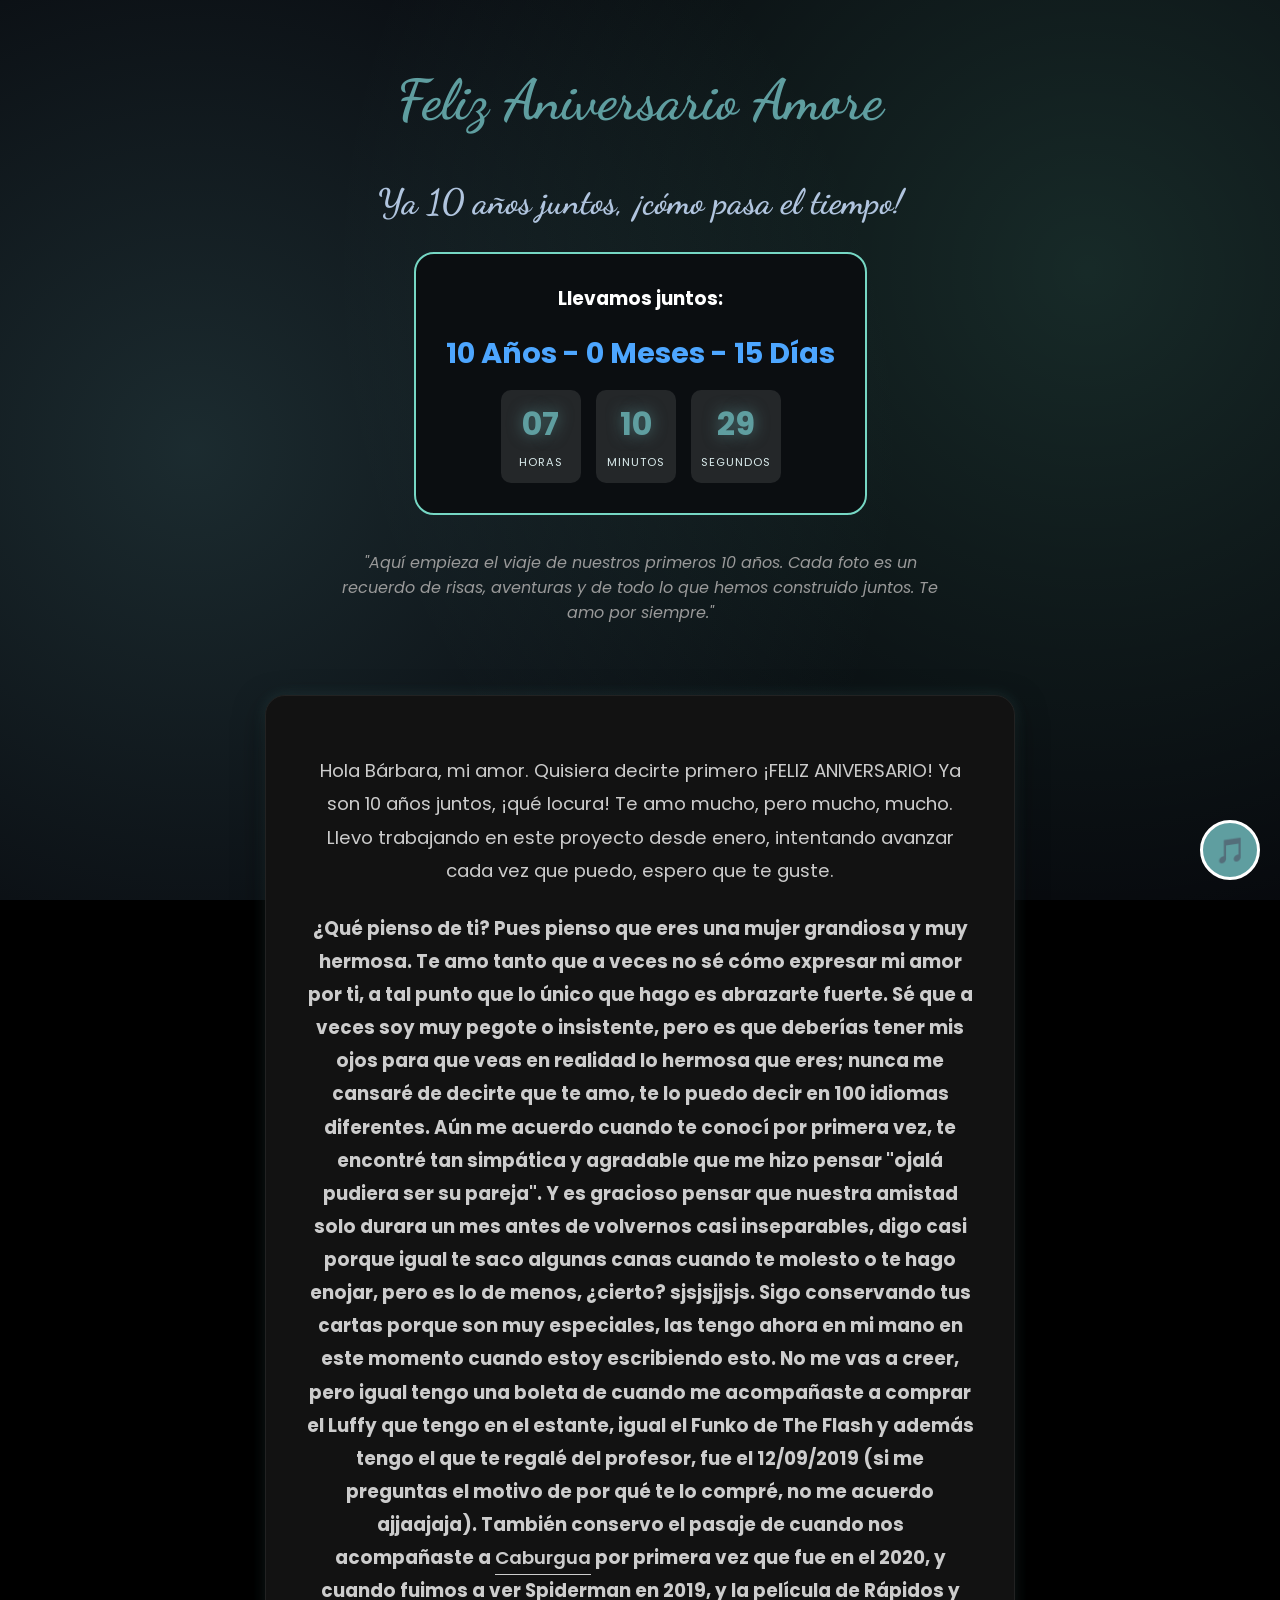
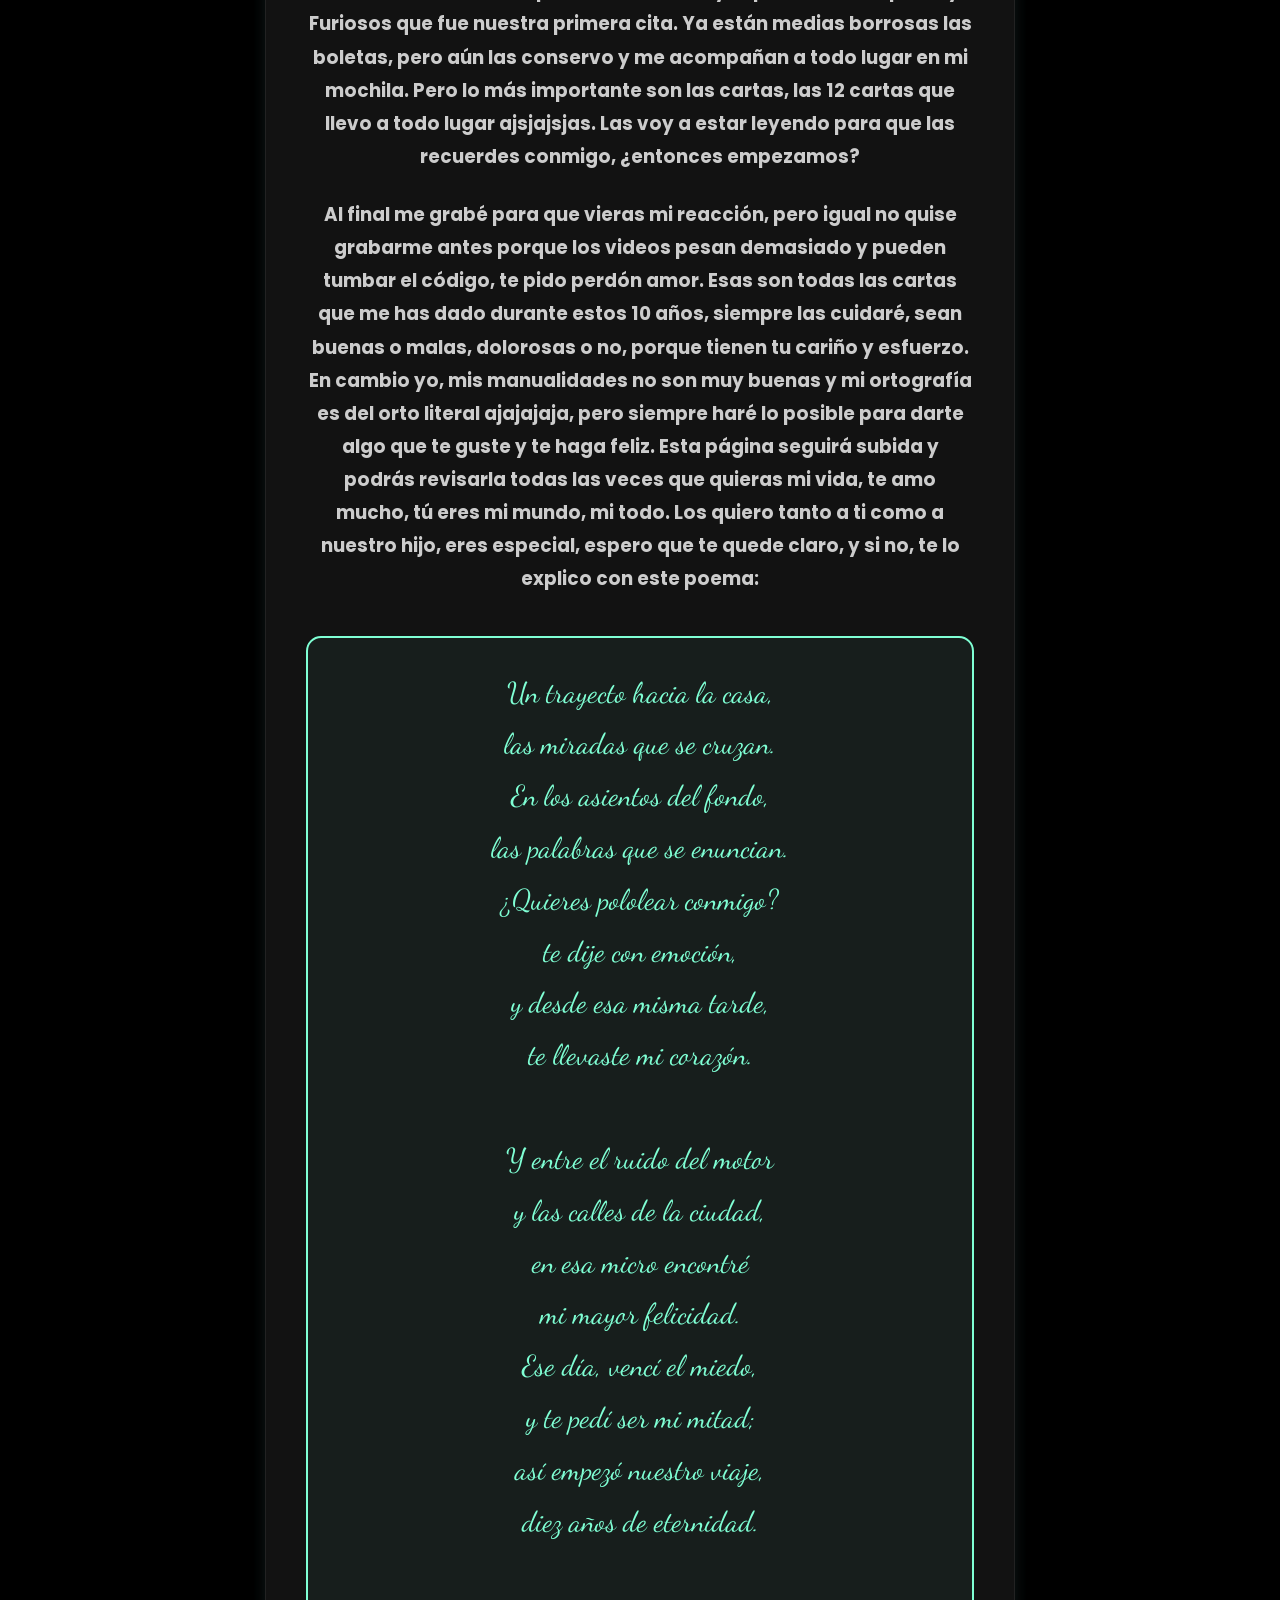
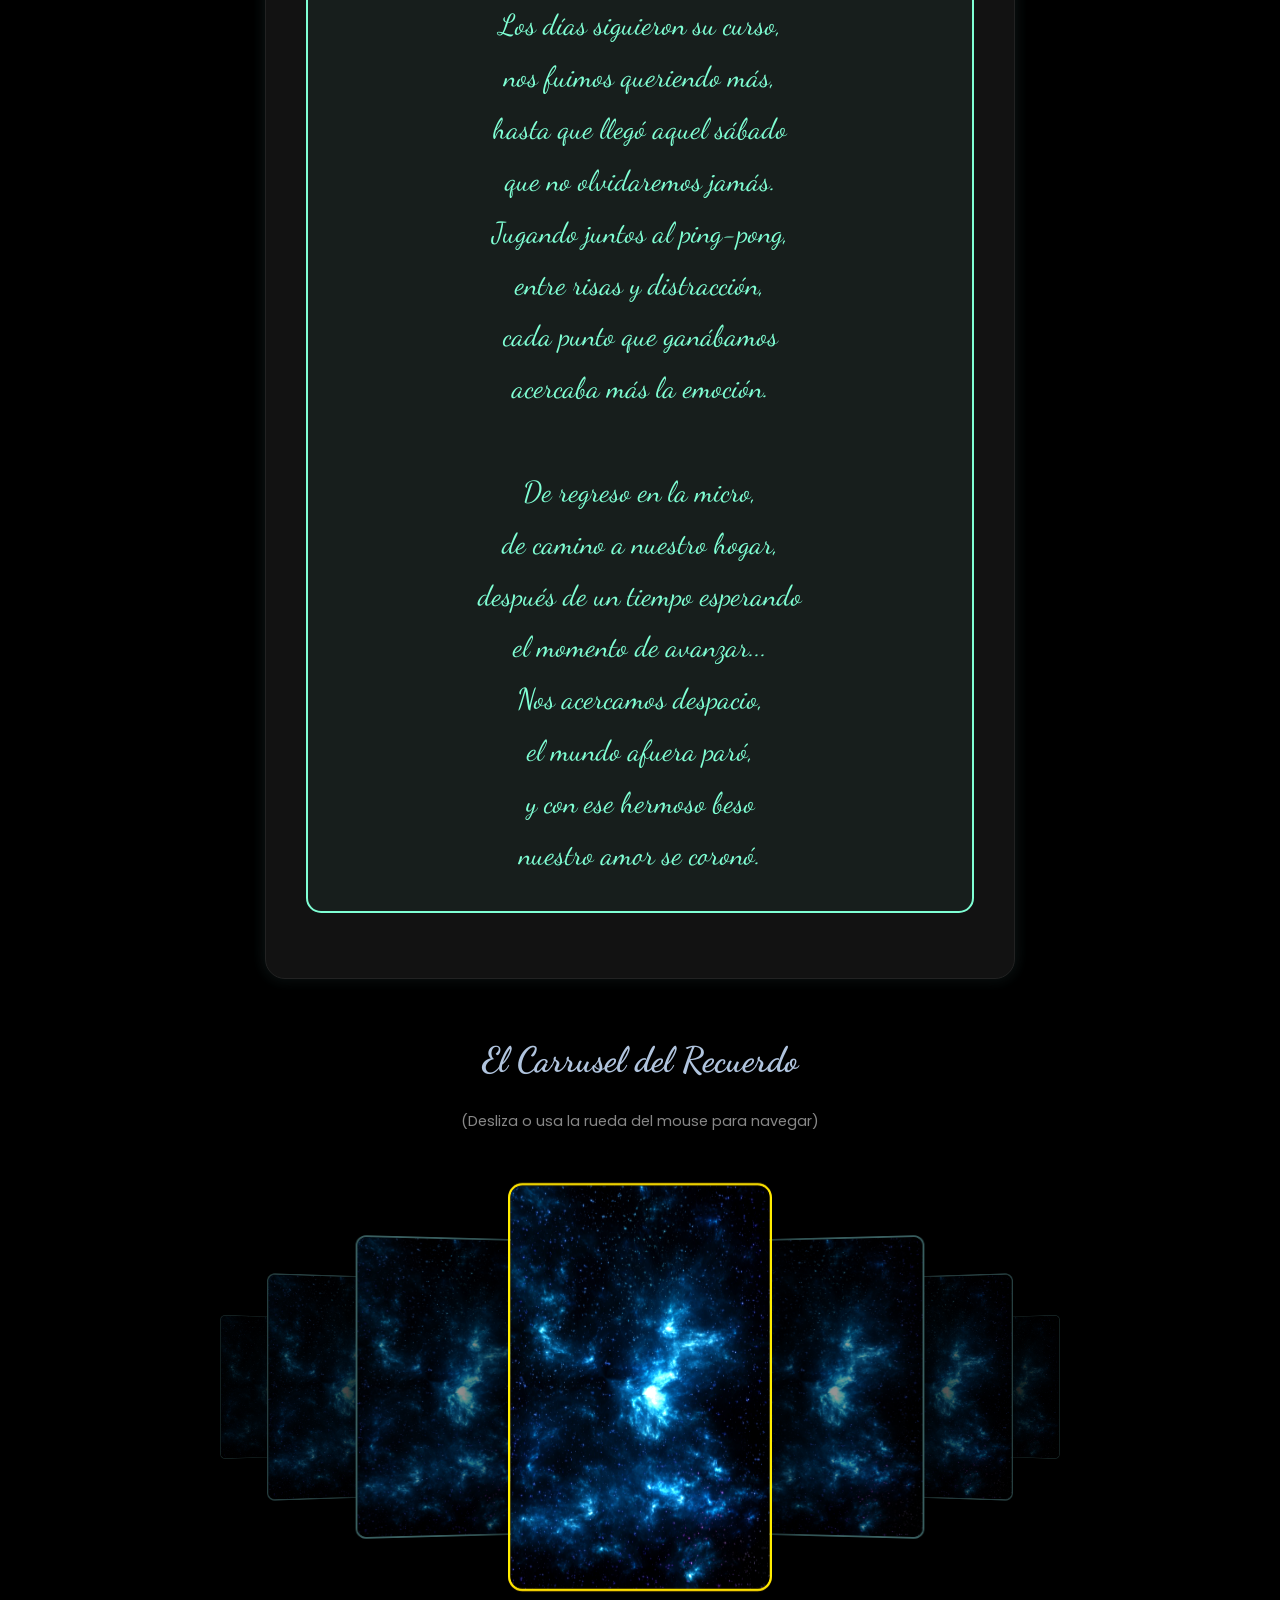
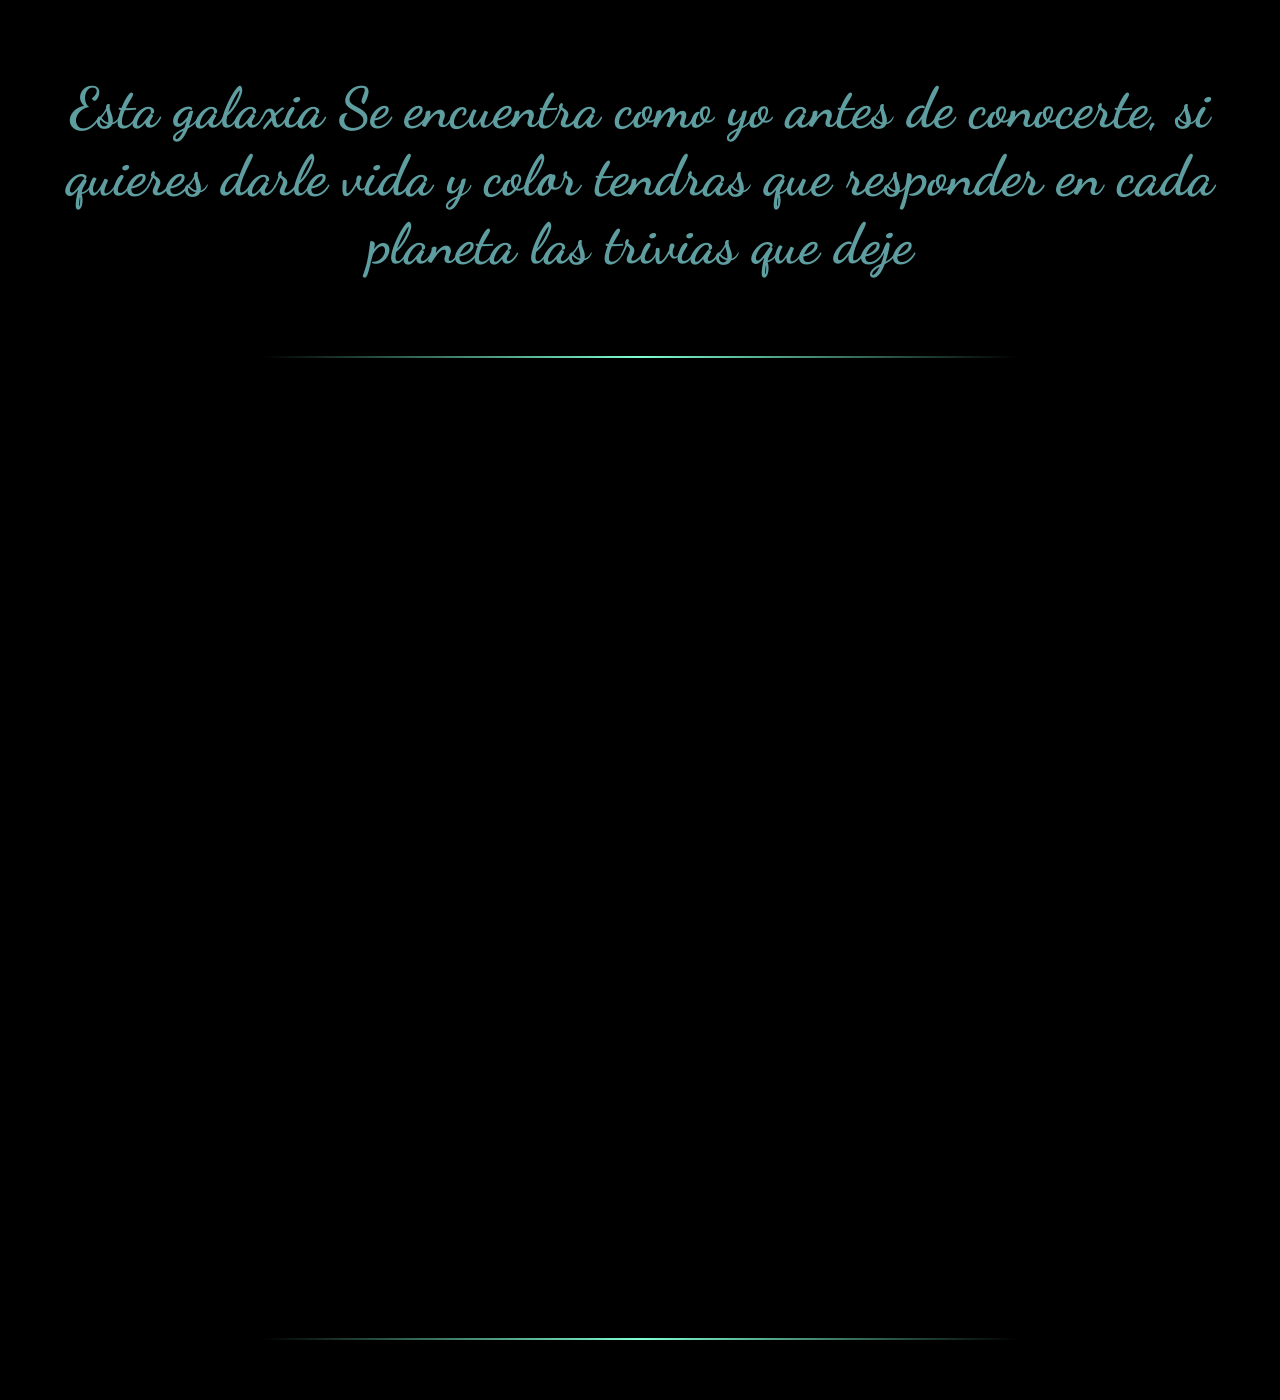
==== index.html @ 6f8c238d "PEQUEÑOS CAMBIOS" ====
<!DOCTYPE html> 
<html lang="es">

<head>
    <meta charset="UTF-8">
    <meta name="viewport" content="width=device-width, initial-scale=1.0, maximum-scale=1.0, user-scalable=no, viewport-fit=cover">
    <title>❤️ 21-11-2016</title>
    
    <link rel="preconnect" href="https://fonts.googleapis.com">
    <link rel="preconnect" href="https://fonts.gstatic.com" crossorigin>
    
    <link href="https://fonts.googleapis.com/css2?family=Dancing+Script:wght@400..700&family=Poppins:wght@300;400;600&display=swap" rel="stylesheet">
    
    <link rel="stylesheet" href="https://cdnjs.cloudflare.com/ajax/libs/font-awesome/6.4.0/css/all.min.css">
    
    <link rel="icon" href="https://i.pinimg.com/originals/38/e7/3a/38e73ab9ccd7da9649c2857f70e848b4.gif" type="image/gif">

    <link rel="stylesheet" href="css/style.css">
    <link rel="stylesheet" href="css/contador.css">
    <link rel="stylesheet" href="css/carrusel.css">
    <link rel="stylesheet" href="css/reproductor.css">
    <link rel="stylesheet" href="css/galaxia.css">

    <script src="https://cdn.jsdelivr.net/npm/sweetalert2@11"></script>
    <script src="https://cdnjs.cloudflare.com/ajax/libs/gsap/3.12.2/gsap.min.js"></script>
    <script src="https://cdn.jsdelivr.net/npm/canvas-confetti@1.6.0/dist/confetti.browser.min.js"></script>
    

    <style>
        body {
            -webkit-font-smoothing: antialiased;
            -moz-osx-font-smoothing: grayscale;
        }
    </style>
</head>

<body>

    <section id="REPRODUCTOR">
        <div id="contenedor-reproductor">
            <div id="reproductor-mini" class="oculto">
                <button id="btn-cerrar-repro" onclick="toggleReproductor()">❌</button>
                <iframe width="560" height="315" src="https://www.youtube.com/embed/videoseries?si=vbr3BCFrNBh3BlDp&amp;list=PLZq8GshHEJGQ" title="YouTube video player" frameborder="0" allow="accelerometer; autoplay; clipboard-write; encrypted-media; gyroscope; picture-in-picture; web-share" referrerpolicy="strict-origin-when-cross-origin" allowfullscreen></iframe>
            </div>
            <button id="boton-musica" onclick="toggleReproductor()">🎵</button>
        </div> 
        <script src="javascript/reproductor.js"></script>
    </section>

    <section id="TITULOS"> 
            <h1>Feliz Aniversario Amore</h1>
            <h2>Ya 10 años juntos, ¡cómo pasa el tiempo!</h2>
    </section>

    <section id="CONTADOR">
            <div class="contador-container" id="main-panel">
                <h3 style="margin-top:0">Llevamos juntos:</h3>
                <div id="reloj">Cargando nuestro tiempo...</div>
            </div> 
            <script src="javascript/contador.js"></script>
    </section>

   <section id="INTRODUCCION">
        <p class="introduccion-amor">
            "Aquí empieza el viaje de nuestros primeros 10 años. Cada foto es un recuerdo de risas, aventuras y de todo lo que hemos construido juntos. Te amo por siempre."
        </p>
    </section>

    <section id="CUERPO">
        <p>
            Hola Bárbara, mi amor. Quisiera decirte primero ¡FELIZ ANIVERSARIO! Ya son 10 años juntos, ¡qué locura! Te amo mucho, pero mucho, mucho. Llevo trabajando en este proyecto desde enero, intentando avanzar cada vez que puedo, espero que te guste.
        </p>
        <h3>
            ¿Qué pienso de ti? Pues pienso que eres una mujer grandiosa y muy hermosa. Te amo tanto que a veces no sé cómo expresar mi amor por ti, a tal punto que lo único que hago es abrazarte fuerte. 
            Sé que a veces soy muy pegote o insistente, pero es que deberías tener mis ojos para que veas en realidad lo hermosa que eres; nunca me cansaré de decirte que te amo, te lo puedo decir en 100 idiomas diferentes. 
            Aún me acuerdo cuando te conocí por primera vez, te encontré tan simpática y agradable que me hizo pensar "ojalá pudiera ser su pareja". Y es gracioso pensar que nuestra amistad solo 
            durara un mes antes de volvernos casi inseparables, digo casi porque igual te saco algunas canas cuando te molesto o te hago enojar, pero es lo de menos, ¿cierto? sjsjsjjsjs. 
            Sigo conservando tus cartas porque son muy especiales, las tengo ahora en mi mano en este momento cuando estoy escribiendo esto. No me vas a creer, pero igual tengo 
            una boleta de cuando me acompañaste a comprar el Luffy que tengo en el estante, igual el Funko de The Flash y además tengo el que te regalé del profesor, fue el 12/09/2019 (si me preguntas el motivo 
            de por qué te lo compré, no me acuerdo ajjaajaja). También conservo el pasaje de cuando nos acompañaste a <span class="palabra-magica" onclick="mostrarMensaje('Caburgua')">Caburgua</span> por primera vez que fue en el 2020, y cuando fuimos a ver Spiderman en 2019, y la película de Rápidos y Furiosos que fue nuestra primera cita. 
            Ya están medias borrosas las boletas, pero aún las conservo y me acompañan a todo lugar en mi mochila. Pero lo más importante son las cartas, las 12 cartas que llevo a todo lugar ajsjajsjas.
            Las voy a estar leyendo para que las recuerdes conmigo, ¿entonces empezamos?
        </h3>
        
        

        <h3>
            Al final me grabé para que vieras mi reacción, pero igual no quise grabarme antes porque los videos pesan demasiado y pueden tumbar el código, te pido perdón amor. Esas son todas las cartas 
            que me has dado durante estos 10 años, siempre las cuidaré, sean buenas o malas, dolorosas o no, porque tienen tu cariño y esfuerzo. En cambio yo, mis manualidades no son muy buenas y mi 
            ortografía es del orto literal ajajajaja, pero siempre haré lo posible para darte algo que te guste y te haga feliz. Esta página seguirá subida y podrás revisarla todas las veces que quieras 
            mi vida, te amo mucho, tú eres mi mundo, mi todo. Los quiero tanto a ti como a nuestro hijo, eres especial, espero que te quede claro, y si no, te lo explico con este poema:
        </h3>

        <p class="poema-aniversario">
            Un trayecto hacia la casa,<br>
            las miradas que se cruzan.<br>
            En los asientos del fondo,<br>
            las palabras que se enuncian.<br>
            ¿Quieres pololear conmigo?<br>
            te dije con emoción,<br>
            y desde esa misma tarde,<br>
            te llevaste mi corazón.<br>
            <br>
            Y entre el ruido del motor<br>
            y las calles de la ciudad,<br>
            en esa micro encontré<br>
            mi mayor felicidad.<br>
            Ese día, vencí el miedo,<br>
            y te pedí ser mi mitad;<br>
            así empezó nuestro viaje,<br>
            diez años de eternidad.<br>
            <br>
            Los días siguieron su curso,<br>
            nos fuimos queriendo más,<br>
            hasta que llegó aquel sábado<br>
            que no olvidaremos jamás.<br>
            Jugando juntos al ping-pong,<br>
            entre risas y distracción,<br>
            cada punto que ganábamos<br>
            acercaba más la emoción.<br>
            <br>
            De regreso en la micro,<br>
            de camino a nuestro hogar,<br>
            después de un tiempo esperando<br>
            el momento de avanzar...<br>
            Nos acercamos despacio,<br>
            el mundo afuera paró,<br>
            y con ese hermoso beso<br>
            nuestro amor se coronó.
        </p>

        <script src="javascript/mensajes.js"></script>

    </section>

    <section id="CARRUSEL">
        <h2 style="margin-top: 20px; text-align: center;">El Carrusel del Recuerdo</h2>
        <p style="font-size: 0.9rem; color: #888; text-align: center; margin: 5px auto;">(Desliza o usa la rueda del mouse para navegar)</p>
        
        <div class="escena-stack" id="contenedor"></div>

        <div id="modal-foto" class="modal-oculto" onclick="closePhotoModal()">
            <div class="modal-contenedor-arte">
                <div id="polvo-estelar"></div>
                <div class="marco-arte-gloria">
                    <img id="img-modal" src="" alt="Recuerdo">
                </div>
                <div id="marco-mensaje-flotante">
                    <p id="texto-mensaje"></p>
                </div>
            </div>
        </div>
        <script src="javascript/carrusel.js"></script>
    </section>


<h1> Esta galaxia Se encuentra como yo antes de conocerte, si quieres darle vida y color tendras que responder en cada planeta las trivias que deje</h1>
    
<div class="separador"></div>

    <section id="GALAXIA">

        <div class="galaxybody">
            <div id="cometa"></div>
            <div id="universo">
                <div id="corazon-central">❤️</div> 
            </div>

            <div id="contenedor-trivia" style="display:none;">

                <!-- ahora sí cierra -->
                <button
                id="btn-cerrar-trivia"
                onclick="cerrarTrivia()">
                ×
                </button>

                <h2 id="trivia-titulo">
                    Cargando...
                </h2>

                <div id="trivia-pregunta">
                    Preparando preguntas...
                </div>

                <div id="trivia-opciones"></div>

            </div>


            <div id="modal-cometa">

                <h3 style="color:var(--color-primario);">
                    ✨ Susurro del Espacio ✨
                </h3>

                <p id="texto-cometa"></p>

                <button
                class="boton-opcion"
                onclick="closeCometModal()">
                Cerrar
                </button>

            </div>

        </div>

        <!-- trivia primero -->
        <script src="javascript/trivias.js"></script>

        <!-- luego galaxia -->
        <script src="javascript/galaxia.js"></script>

    </section>

<div class="separador"></div>

</body>

</html>
<!-- 
PUNTOS A TOMAR
1.- TRANSICIONES CON MENSAJES OCULTOS AL HACER CLICKS
2.- En algunas imagenes que al hace click o pasar el mouse tenga mensajitos
3.- corregir los cometas - Precarga de imágenes - 
4.- cuestionario donde deba respondera 10 preguntas de cada año y que cada respuesta correcta rellene una barra y al final de esa barra de un premio o algo - la fallar sale un capoo triste en cada pregunta
5.- que cada año haga una funcion diferente no se que el 2016 tenga un custionario - 2017 un karaoke - 2018...... y asi sucesibamente
6.- Linea de tiempo con cada año


1. Palabras "Mágicas" en la Carta (Toque Revelador)
2. Fotos Interactivas en el Carrusel (La Cara B) que al abrir salte una animacion girandola y que alafrente se fea la foto y al voltear un mensaje
3. "Polvo de Estrellas" o Corazones Escondidos en la Galaxia con mensajito a parte del cometa




-->
---- css/style.css ----
/* Variables de Color */
:root {
    --color-fondo: #000000;
    --color-primario: cadetblue;
    --color-acento: #7FFFD4; /* Electric Mint */
    --color-tarjeta: #121212; /* Un gris muy oscuro para la tarjeta */
    --color-texto: #E0E0E0;
    --color-titulo: #B0C4DE;
}

*, *::before, *::after {
    box-sizing: border-box;
}

html, body {
    width: 100%;
    margin: 0;
    padding: 0;
    overflow-x: hidden;
    -webkit-overflow-scrolling: touch;
    touch-action: manipulation; 
    overscroll-behavior-y: none; 
    position: relative;
}

body {
    background-color: #000000; /* Color base negro */
    margin: 0;
    padding: 20px;
    font-family: 'Poppins', sans-serif;
    display: flex;
    flex-direction: column;
    align-items: center;
    min-height: 100vh;
    padding: 20px 10px;
    position: relative; /* Necesario para que el pseudo-elemento se posicione bien */
    overflow-x: hidden;
}

/* Esta capa es el fondo real que cubre todo */
body::before {
    content: "";
    position: fixed; 
    top: 0;
    left: 0;
    width: 100%;
    height: 100vh;
    height: 100svh;
    z-index: -1;
    background-color: #05050a;
    background-image: 
        radial-gradient(circle at 15% 50%, rgba(95, 158, 160, 0.25), transparent 60%),
        radial-gradient(circle at 85% 30%, rgba(127, 255, 212, 0.15), transparent 60%);
    background-size: cover;
    background-repeat: no-repeat;
}

#CUERPO {
    max-width: 750px;
    background-color: var(--color-tarjeta);
    padding: 40px;
    border-radius: 20px;
    box-shadow: 0 10px 30px rgba(0,0,0,0.5), 0 0 15px rgba(95, 158, 160, 0.2);
    margin: 40px auto;
    text-align: center;
    border: 1px solid #222;
}

#CUERPO p, #CUERPO h3 {
    font-size: 1.15rem;
    line-height: 1.8;
    margin-bottom: 25px;
    color: #cccccc;
}

/* Poema con estilo destacado */
.poema-aniversario {
    font-family: 'Dancing Script', cursive;
    font-size: 1.8rem !important;
    color: var(--color-acento) !important;
    margin-top: 40px !important;
    padding: 30px;
    border: 2px solid var(--color-acento);
    border-radius: 15px;
    background: rgba(127, 255, 212, 0.05);
}

h1 { color: var(--color-primario); font-family: "Dancing Script", cursive; font-size: 3.5rem; text-align: center; }
h2 { color: var(--color-titulo); font-family: 'Dancing Script', cursive; font-size: 2.2rem; text-align: center; }

.separador {
    width: 60%;
    height: 2px;
    background: linear-gradient(to right, transparent, var(--color-acento), transparent);
    margin: 40px auto;
}


.introduccion-amor { 
    max-width: 600px; 
    text-align: center; 
    font-style: italic; 
    color: #999999; 
    margin: 35px auto 30px auto; 
    font-family: 'Poppins', sans-serif;
}

.palabra-magica {
color: #cccccc;
    cursor: pointer;
    font-weight: 600;
    transition: 0.3s;
    position: relative;
    display: inline-block; 
    -webkit-tap-highlight-color: transparent; 
    animation: resaltar-texto 60s ease-in-out infinite;
}

.palabra-magica::after {
    content: "";
    position: absolute;
    left: 0;
    bottom: -1px;
    width: 100%;
    height: 1px;
    background-color: #cccccc;
    opacity: 0;
    transition: opacity 0.3s;
    /* La clave está aquí: 'forwards' hace que el subrayado se quede visible al terminar la primera vuelta */
    animation: mostrar-subrayado 60s ease-in-out forwards;
}

.palabra-magica:active {
    transform: scale(0.95); /* El texto se encoge un poquito al tocarlo */
}

/* Animación del texto: Parpadea cada minuto */
@keyframes resaltar-texto {
    0%, 95%, 100% { color: #cccccc; text-shadow: none; transform: scale(1); }
    96%, 99% { color: var(--color-acento); transform: scale(1.1); text-shadow: 0 0 10px var(--color-acento); }
}

/* Animación del subrayado: Aparece en el primer destello y se queda */
@keyframes mostrar-subrayado {
    0%, 95% { opacity: 0; }
    96%, 100% { opacity: 1; }
}
---- css/contador.css ----
/* Main Panel with Heartbeat Effect */
.contador-container {
    background-color: #0b0e11;
    border: 2px solid #76d7c4;
    border-radius: 20px;
    padding: 30px;
    text-align: center;
    color: white;
    
    /* Rhythm: 1.8s feels more like a real heartbeat than 2s or 2.5s */

    animation: edgeHeartbeat 3s ease-in-out infinite;
    will-change: box-shadow, transform;
}

/* Anniversary Date Block */
.bloque-fecha { 
    font-size: 1.8rem; 
    color: #4da6ff; 
    font-weight: bold; 
    margin-bottom: 15px;
}

/* Time Grid Layout */
.contador-grid {
    display: flex;
    justify-content: center;
    gap: 15px;
}

/* Individual Boxes */
.tiempo-box {
    background: rgba(255, 255, 255, 0.1);
    padding: 10px;
    border-radius: 10px;
    min-width: 80px;
}

.tiempo-box span {
    display: block;
    font-size: 2rem;
    font-weight: bold;
    color: #5F9EA0;
    text-shadow: 0 0 15px rgba(95, 158, 160, 0.6);
}

.tiempo-box label {
    font-size: 0.7rem;
    color: #d9eaeb; 
    text-transform: uppercase;
    letter-spacing: 1px;
}

/* Responsive Design */
@media (max-width: 768px) {
    .contador-container {
        width: 95% !important; /* A bit wider for mobile */
        padding: 20px 10px !important;
    }

    .bloque-fecha {
        font-size: 1.4rem !important;
    }

    .contador-grid {
        gap: 8px;
    }

    .tiempo-box {
        min-width: 65px;
        padding: 8px;
    }

    .tiempo-box span {
        font-size: 1.6rem !important;
    }
}

/* Double-Pulse Heartbeat Animation */
@keyframes edgeHeartbeat {
    0% {
        /* Brillo base elegante */
        box-shadow: 0 0 15px rgba(118, 215, 196, 0.5);
        transform: scale(1);
    }
    50% {
        /* Expansión suave y luminosa (el punto máximo del latido) */
        box-shadow: 0 0 40px rgba(118, 215, 196, 0.8), 
                    0 0 15px rgba(118, 215, 196, 0.6);
        transform: scale(1.015); /* Un crecimiento muy sutil */
    }
    100% {
        /* Retorno suave al inicio */
        box-shadow: 0 0 15px rgba(118, 215, 196, 0.5);
        transform: scale(1);
    }
}
---- css/carrusel.css ----
/* --- ESCENA PRINCIPAL --- */
.escena-stack {
    position: relative;
    width: 100%; 
    height: 500px;
    display: flex; 
    align-items: center; 
    justify-content: center;
    perspective: 1500px; 
    cursor: grab;
    touch-action: none; 
}

/* Cartas de las Fotos */
.foto-card {
    position: absolute; 
    width: 220px; 
    height: 340px;
    border-radius: 12px; 
    border: 2px solid cadetblue;
    background-color: #1a1a1a; 
    object-fit: cover;
    /* Cambio: Transición más rápida que el intervalo para evitar bugs */
    transition: all 0.8s cubic-bezier(0.25, 0.46, 0.45, 0.94);
    box-shadow: 0 20px 60px rgba(0,0,0,0.9); 
    cursor: pointer;
}

.oculta { 
    opacity: 0; 
    transform: scale(0) translateZ(-500px);
    pointer-events: none; 
}

.pos-centro { 
    transform: translateZ(250px) translateX(0) scale(1); 
    filter: brightness(1.1); 
    opacity: 1; 
    border-color: gold;
    z-index: 50;
}

/* Posiciones laterales */
.pos-d1 { transform: translateX(180px) translateZ(50px) rotateY(-15deg) scale(0.85); filter: brightness(0.6); z-index: 40; }
.pos-d2 { transform: translateX(320px) translateZ(-100px) rotateY(-25deg) scale(0.7); filter: brightness(0.4); z-index: 30; }
.pos-d3 { transform: translateX(450px) translateZ(-300px) rotateY(-35deg) scale(0.5); filter: brightness(0.2); z-index: 20; }
.pos-i1 { transform: translateX(-180px) translateZ(50px) rotateY(15deg) scale(0.85); filter: brightness(0.6); z-index: 40; }
.pos-i2 { transform: translateX(-320px) translateZ(-100px) rotateY(25deg) scale(0.7); filter: brightness(0.4); z-index: 30; }
.pos-i3 { transform: translateX(-450px) translateZ(-300px) rotateY(35deg) scale(0.5); filter: brightness(0.2); z-index: 20; }

/* --- RESPONSIVE (Móviles e iPad) --- */
@media (max-width: 768px) {
    .escena-stack { height: 400px; }
    .foto-card { width: 160px; height: 240px; }
    
    /* Ajuste de posiciones para pantallas pequeñas */
    .pos-d1 { transform: translateX(120px) translateZ(20px) rotateY(-10deg) scale(0.8); }
    .pos-d2 { transform: translateX(200px) translateZ(-50px) rotateY(-20deg) scale(0.6); }
    .pos-i1 { transform: translateX(-120px) translateZ(20px) rotateY(10deg) scale(0.8); }
    .pos-i2 { transform: translateX(-200px) translateZ(-50px) rotateY(20deg) scale(0.6); }
    .pos-d3, .pos-i3 { opacity: 0; } /* Ocultamos las lejanas en móvil */
}

#modal-foto { 
    position: fixed; 
    top: 0; 
    left: 0; 
    width: 100%;
    height: 100%;
    background: rgba(0,0,0,0.85); 
    display: flex; 
    justify-content: center; 
    align-items: center; 
    z-index: 9999; 
    transition: opacity 0.3s; 
}

.modal-oculto { 
    opacity: 0; 
    pointer-events: none; 
}

/* --- El "Cuadro" (Marco Dorado y Resplandor) --- */
.marco-arte-gloria {
    position: relative;
    padding: 12px; 
    border-radius: 15px;
    display: inline-block;
    overflow: hidden; /* Corta el brillo para que no salga del borde */
    background: #1a1a1a; /* Fondo de seguridad tras la foto */
    box-shadow: 0 0 40px rgba(184, 134, 11, 0.5);
}

.marco-arte-gloria::before {
    content: "";
    position: absolute;
    top: -50%; left: -50%;
    width: 200%; height: 200%;
    /* Creamos un "abanico" de colores dorados */
    background: conic-gradient(
        from 0deg,
        transparent 0deg,
        #b8860b 90deg, 
        #ffd700 180deg, 
        #e6c35c 270deg,
        transparent 360deg
    );
    animation: rotarOro 4s linear infinite; /* Animación de giro */
    z-index: 1;
}

/* La imagen dentro del cuadro */
.marco-arte-gloria img { 
    position: relative;
    display: block;
    max-width: 80vw;
    max-height: 65vh;
    border-radius: 8px;
    z-index: 2; /* Importante para estar sobre el brillo */
    border: 2px solid rgba(255, 215, 0, 0.3); /* Un fino borde interno */
}

@keyframes rotarOro {
    from { transform: rotate(0deg); }
    to { transform: rotate(360deg); }
}

/* --- El Mensaje Flotante --- */
#marco-mensaje-flotante { 
    margin-top: 30px; /* Separación del cuadro */
    padding: 10px 20px;
    background: transparent; /* Ya no es un bloque blanco */
    color: #f0e6d2; /* Blanco crema suave */
    font-family: 'Dancing Script', cursive; 
    font-size: 2.2rem; /* Más grande y legible */
    text-align: center;
    text-shadow: 0 0 15px rgba(240, 230, 210, 0.6); /* Resplandor en el texto */
    
    /* Efecto de entrada por letras (requiere JS) */
    opacity: 0;
    transform: translateY(20px);
    transition: opacity 1s ease 0.4s, transform 0.8s ease 0.4s;
}

/* Mostrar el texto cuando el modal esté activo */
#modal-foto:not(.modal-oculto) #marco-mensaje-flotante {
    opacity: 1;
    transform: translateY(0);
}

/* --- Partículas de Polvo Estelar --- */
#polvo-estelar {
    position: absolute;
    top: 0; left: 0;
    width: 100%; height: 100%;
    pointer-events: none; /* No interfiere con los clics */
    z-index: -1; /* Detrás del cuadro */
}

.modal-contenido img { 
    max-width: 90%; 
    max-height: 60vh; 
    border: 5px solid white; 
    border-radius: 10px; 
}

#marco-mensaje { 
    background: white; 
    color: black; 
    padding: 15px; 
    border-radius: 0 0 10px 10px; 
    font-family: 'Dancing Script', cursive; 
    font-size: 1.5rem; 
    margin-top: -5px; 
    text-align: center; 
}

#btn-cerrar-foto { 
    position: absolute; 
    top: -15px; 
    right: -15px; 
    background: cadetblue; 
    border: 3px solid white; 
    width: 35px; 
    height: 35px; 
    border-radius: 50%; 
    color: white; 
    cursor: pointer; 
}

/* --- ADAPTACIÓN PARA TELÉFONOS (CARRUSEL) --- */
@media (max-width: 768px) {
    .carrusel-container {
        width: 95% !important; 
        max-width: none !important;
        margin: 30px auto !important;
        border-radius: 15px !important;
    }
    .carrusel-item {
        height: 300px !important;
    }
    .carrusel-btn {
        padding: 15px 10px !important; 
        background: rgba(0, 0, 0, 0.3) !important; 
        font-size: 18px !important;
    }

    .carrusel-caption {
        font-size: 14px !important;
        padding: 10px !important;
    }

    .marco-arte-gloria {
        border-width: 6px;
        padding: 8px;
    }
    #marco-mensaje-flotante {
        font-size: 1.6rem;
        margin-top: 15px;
    }
}
---- css/reproductor.css ----
#contenedor-reproductor {
    position: fixed;
    bottom: max(20px, env(safe-area-inset-bottom)); 
    right: max(20px, env(safe-area-inset-right));
    z-index: 9999; 
    display: flex;
    flex-direction: column;
    align-items: flex-end;
}

#boton-musica { 
    width: 60px; 
    height: 60px; 
    border-radius: 50%; 
    background-color: cadetblue; 
    border: 3px solid white; 
    font-size: 25px; 
    cursor: pointer; 
    display: flex; 
    align-items: center; 
    justify-content: center;
    touch-action: manipulation; /* Elimina el retraso táctil de 300ms */
    -webkit-tap-highlight-color: transparent; /* Quita el destello azul en Android */
    transition: all 0.3s ease; 
}

#reproductor-mini {
    background: rgba(15, 15, 25, 0.9);
    backdrop-filter: blur(10px);
    border: 1px solid var(--color-primario);
    padding: 15px;
    border-radius: 15px;
    box-shadow: 0 0 20px rgba(0, 210, 255, 0.3);
    width: 350px;
    height: 200px;
    position: relative; 
    transition: all 0.4s cubic-bezier(0.175, 0.885, 0.32, 1.275); /* Efecto de rebote */
    transform-origin: bottom right; /* Hace que se anime saliendo desde el botón */
}

#reproductor-mini iframe { 
    width: 100%; 
    height: 100%; 
    border-radius: 15px; 
}

#btn-cerrar-repro { 
    position: absolute; 
    top: -15px; 
    right: -15px; 
    background: cadetblue; 
    border: 3px solid white; 
    width: 35px; 
    height: 35px; 
    border-radius: 50%; 
    color: white; 
    cursor: pointer; 
    touch-action: manipulation;
}

/* CLASES DE ESTADO (Reescritas para evitar lag) */
.oculto { 
    opacity: 0; 
    visibility: hidden; /* Reemplaza a height: 0 para no congelar el iframe */
    transform: scale(0.5) translateY(50px); 
    pointer-events: none; 
}

.boton-oculto { 
    opacity: 0; 
    visibility: hidden;
    transform: scale(0.5);
    pointer-events: none; 
}

.boton-opcion {
    display: block;
    width: 100%;
    padding: 10px;
    margin: 5px 0;
    background: #1a1a1a;
    border: 1px solid cadetblue;
    color: white;
    border-radius: 8px;
    cursor: pointer;
    transition: 0.3s;
}

.boton-opcion:hover {
    background: cadetblue;
}

/* Responsividad para móviles */
@media (max-width: 600px) {
    h1 { font-size: 2.2rem; } 
    h2 { font-size: 1.6rem; }
    .foto-card { width: 180px; height: 280px; }
    .escena-stack { height: 400px; }
    #reproductor-mini { width: 250px; height: 150px; }
}
---- css/galaxia.css ----
/* --- CONTENEDOR ESPECÍFICO --- */
.galaxybody {
    position: relative;
    width: 100%;
    min-height: 100vh;
    min-height: 100svh;
    background: transparent; /* 👈 Cambio clave: ahora es transparente */
    overflow: hidden;
    display: flex;
    justify-content: center;
    align-items: center;
    /* 👈 Eliminamos el box-shadow para quitar el efecto de "caja" */
    touch-action: pan-x pan-y;
}

@keyframes parpadeo-estelar {
    0% { 
        opacity: 0.1; 
        transform: scale(0.5); 
    }
    50% {
        opacity: 0.8; 
    }
    100% { 
        opacity: 1; 
        transform: scale(1.3); 
        /* Agregamos una sola sombrita ligera solo en el punto máximo de brillo para que destelle */
        box-shadow: 0 0 4px rgba(255, 255, 255, 0.8);
    }
}

#universo {
    position: relative;
    width: 100%;
    height: 100vh;
    display: flex;
    justify-content: center;
    align-items: center;
    transition: transform 1.2s cubic-bezier(0.45, 0.05, 0.55, 0.95), opacity 0.8s;
    z-index: 1;
}

/* Cambiamos el punto por el # */
#corazon-central {
    position: absolute;
    top: 50%;
    left: 50%;
    transform: translate(-50%, -50%);
    font-size: 70px;
    z-index: 100;
    transition: transform 0.3s;
    animation: latido 1.5s infinite ease-in-out;
    user-select: none;
    -webkit-user-select: none;
    -moz-user-select: none;
    -webkit-touch-callout: none;
}

#corazon-central:hover {
    transform: translate(-50%, -50%) scale(1.2);
    cursor: pointer;
}

@keyframes latido {
    0%, 100% { transform: translate(-50%, -50%) scale(1); }
    50% { transform: translate(-50%, -50%) scale(1.18); }
}

.orbita-elipse {
    position: absolute;
    border: 1px solid rgba(255, 255, 255, 0.05);
    border-radius: 50%;
    pointer-events: none;
}

/* --- OBJETOS ORBITANTES --- */
.planeta {
    position: absolute;
    width: 22px;
    height: 22px;
    border-radius: 50%;
    cursor: pointer;
    z-index: 20;
    background: radial-gradient(circle at 30% 30%, #fff, var(--p-color) 60%, #000);
    box-shadow: 0 0 15px var(--p-color);
    display: flex;
    justify-content: center;
    align-items: center;
}

/* Clase para cuando el año está completado */
.planeta.completado {
    background: none !important;
    box-shadow: none !important;
    cursor: default;
}

.planeta.completado::before {
    content: '❤️';
    font-size: 18px;
    filter: drop-shadow(0 0 5px var(--p-color));
}

.planeta span {
    position: absolute;
    top: -24px;
    font-size: 11px;
    font-weight: bold;
    color: white;
    text-shadow: 0 0 5px #000;
    pointer-events: none;
}

/* --- EL COMETA --- */
#cometa {
    position: absolute; 
    width: 40px;  /* Mantenemos el área grande para facilitar el click */
    height: 40px;
    z-index: 50; 
    cursor: pointer;
    display: none;
    pointer-events: auto; 
}

#cometa::before {
    content: "";
    position: absolute;
    top: 50%;
    left: 50%;
    transform: translate(-50%, -50%);
    width: 8px;
    height: 8px;
    background: #ffffff;
    border-radius: 50%;
    box-shadow: 0 0 15px #e0f7fa;
}

#cometa::after {
    content: "";
    position: absolute;
    top: 50%; 
    transform: translateY(-50%);
    right: 50%; /* Nace desde el centro de la cabeza */
    width: 120px; /* Largo de la estela */
    height: 3px; /* Grosor de la estela */
    background: linear-gradient(to left, rgba(255,255,255,0.9), transparent);
}

/* --- TRIVIA Y MODALES --- */
#contenedor-trivia {
    position: fixed !important;
    top: 50% !important;
    left: 50% !important;
    transform: translate(-50%, -50%) !important;
    z-index: 99999 !important; /* Capa máxima */
    background: rgba(10, 10, 20, 0.9) !important;
    backdrop-filter: blur(15px) !important;
    padding: 30px;
    border-radius: 20px;
    border: 2px solid cadetblue;
    color: white;
    width: 85%;
    max-width: 400px;
    text-align: center;
    max-height: 85vh; 
    overflow-y: auto;
}



#modal-cometa {
    display: none;
    position: fixed;
    top: 50%; left: 50%;
    transform: translate(-50%, -50%);
    width: 90%; max-width: 400px;
    background: rgba(8, 8, 20, 0.98);
    border: 2px solid var(--color-primario);
    padding: 30px;
    border-radius: 20px;
    text-align: center;
    z-index: 1000;
    backdrop-filter: blur(15px);
}

.boton-opcion {
    background: rgba(95, 158, 160, 0.15);
    border: 1px solid rgba(95, 158, 160, 0.5);
    color: white;
    margin: 10px 0;
    padding: 15px;
    width: 100%;
    border-radius: 12px;
    cursor: pointer;
    transition: all 0.3s ease;
    font-size: 1rem;
    -webkit-tap-highlight-color: transparent;
    outline: none;
}

@media (hover: hover) {
    .boton-opcion:hover {
        background: cadetblue;
        transform: translateY(-2px);
    }
}
.pixel {
    position: absolute;
    width: 6px; height: 6px;
    background: var(--p-color);
    border-radius: 1px;
    z-index: 2000;
    box-shadow: 0 0 8px var(--p-color);
}

body.modal-abierto {
    overflow: hidden;
    position: fixed; /* Esto asegura el bloqueo total en iOS */
    width: 100%;
}

#btn-cerrar-trivia {
    position: absolute;
    top: 10px;
    right: 15px;
    background: transparent;
    border: none;
    color: cadetblue;
    font-size: 30px;
    font-weight: bold;
    cursor: pointer;
    line-height: 1;
    transition: 0.3s;
    z-index: 10001; /* Por encima del contenido interno */
}

#btn-cerrar-trivia:hover {
    color: white;
    transform: scale(1.2);
}

/* Ajuste para que el título no choque con la X */
#trivia-titulo {
    padding-top: 10px;
    margin-right: 20px;
}

/* --- ADAPTACIÓN PARA TELÉFONOS Y TABLETS --- */

/* Para iPads y Tablets (Regla Nueva) */
@media (max-width: 1024px) {
    #universo {
        transform: scale(0.85); 
    }
}

/* Para Teléfonos (Modificación de tu regla existente) */
@media (max-width: 768px) {
    .galaxybody {
        min-height: 100vh !important; 
        min-height: 100svh !important;
    }

    .corazon-central {
        font-size: 40px !important; 
    }

    .planeta {
        width: 18px !important;  
        height: 18px !important;
    }

    .planeta span {
        font-size: 10px !important; 
        top: -20px !important;
    }

    #universo {
       transform: scale(0.6); 
    }

    #contenedor-trivia, #modal-cometa {
        width: 95% !important;
        padding: 20px !important;
    }

    .boton-opcion {
        padding: 15px !important; 
        font-size: 16px !important;
    }
}


/* Borde personalizado para los mensajes de SweetAlert */
.modal-espacial-borde {
    border: 2px solid cadetblue !important;
    border-radius: 20px !important;
    backdrop-filter: blur(10px);
}
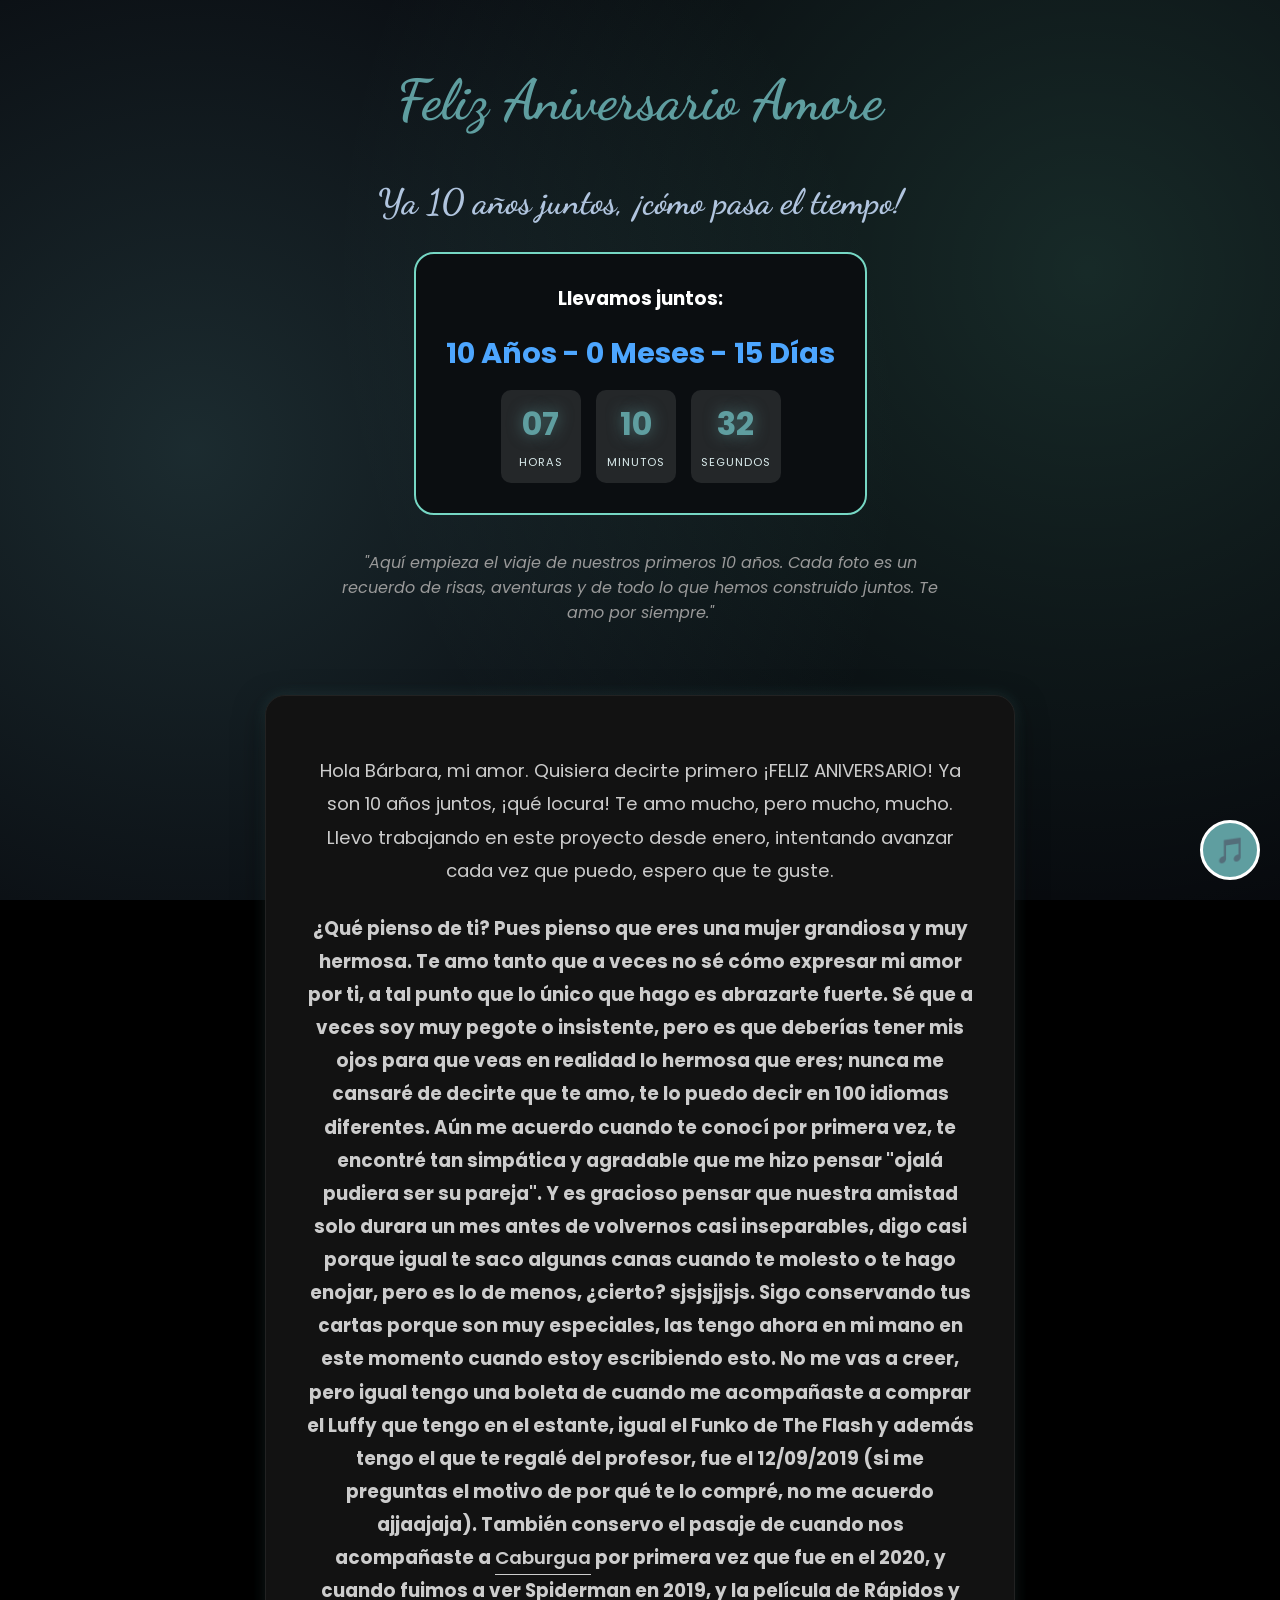
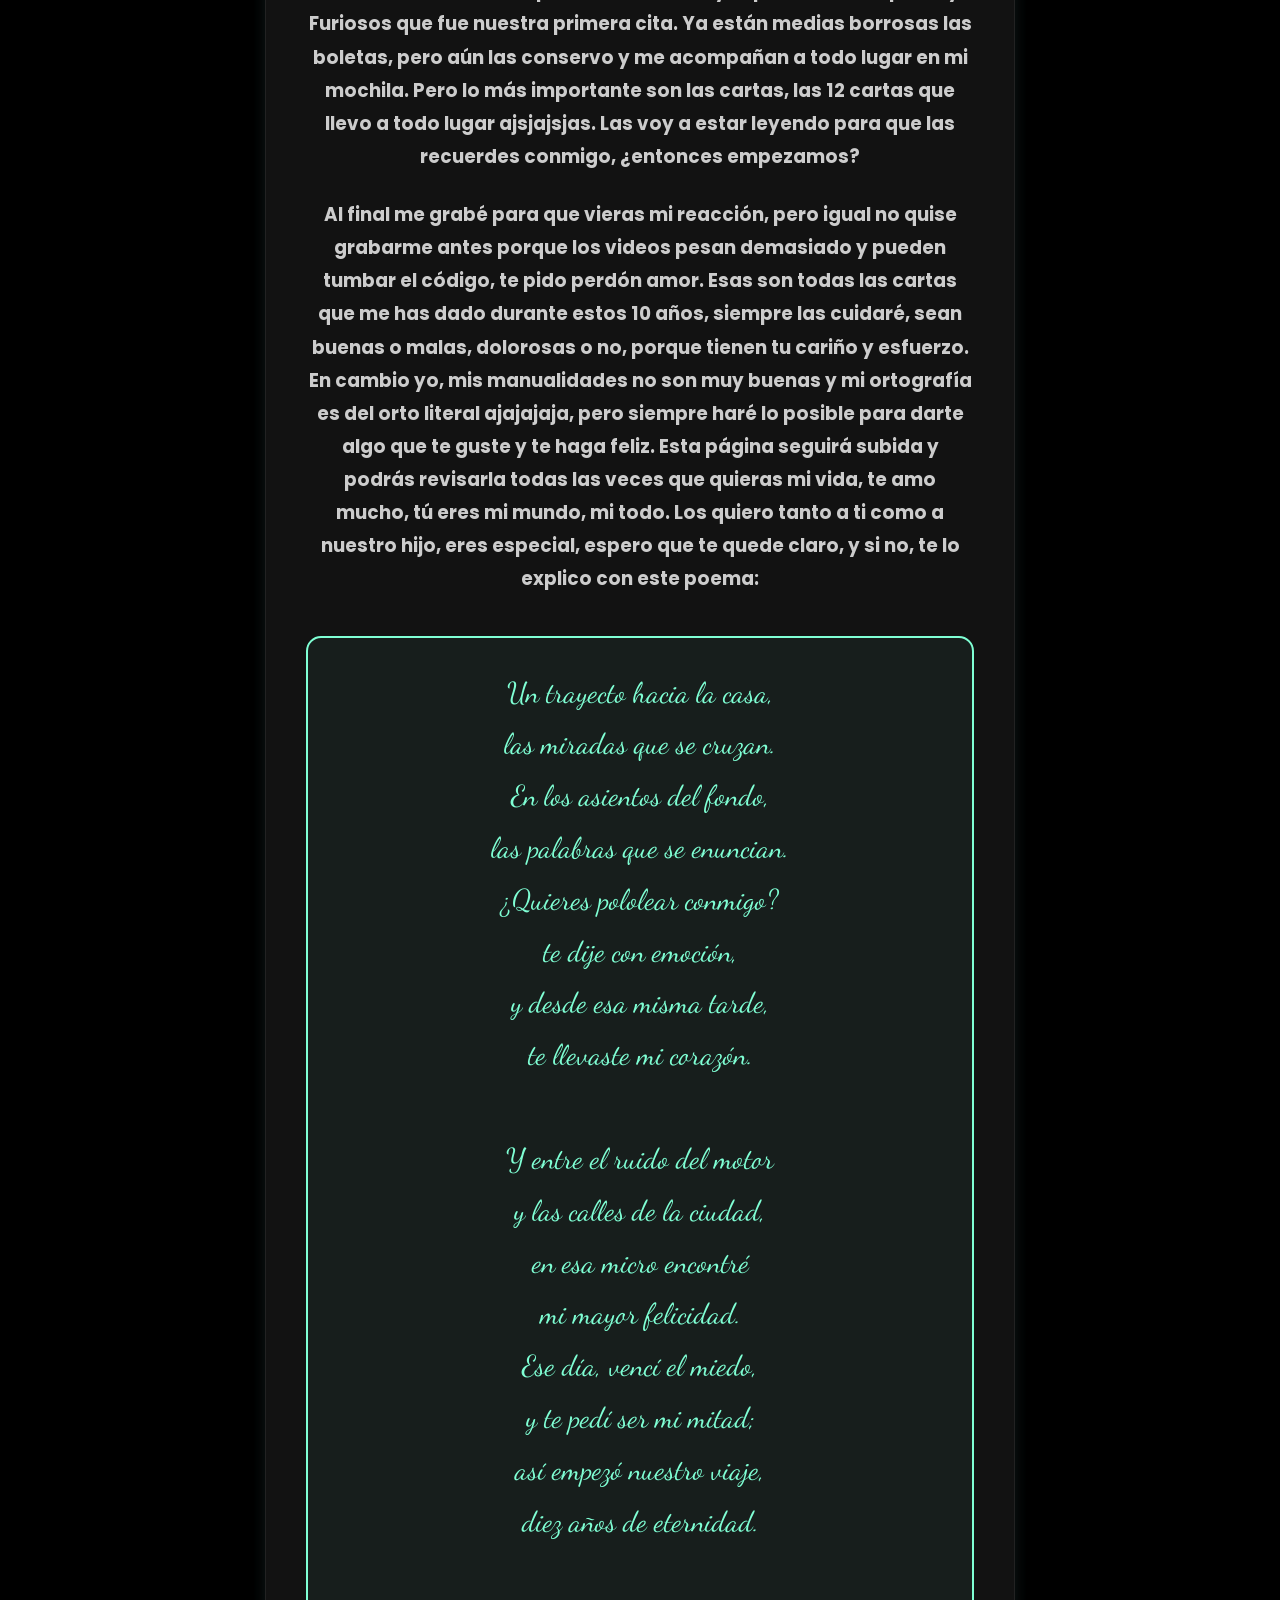
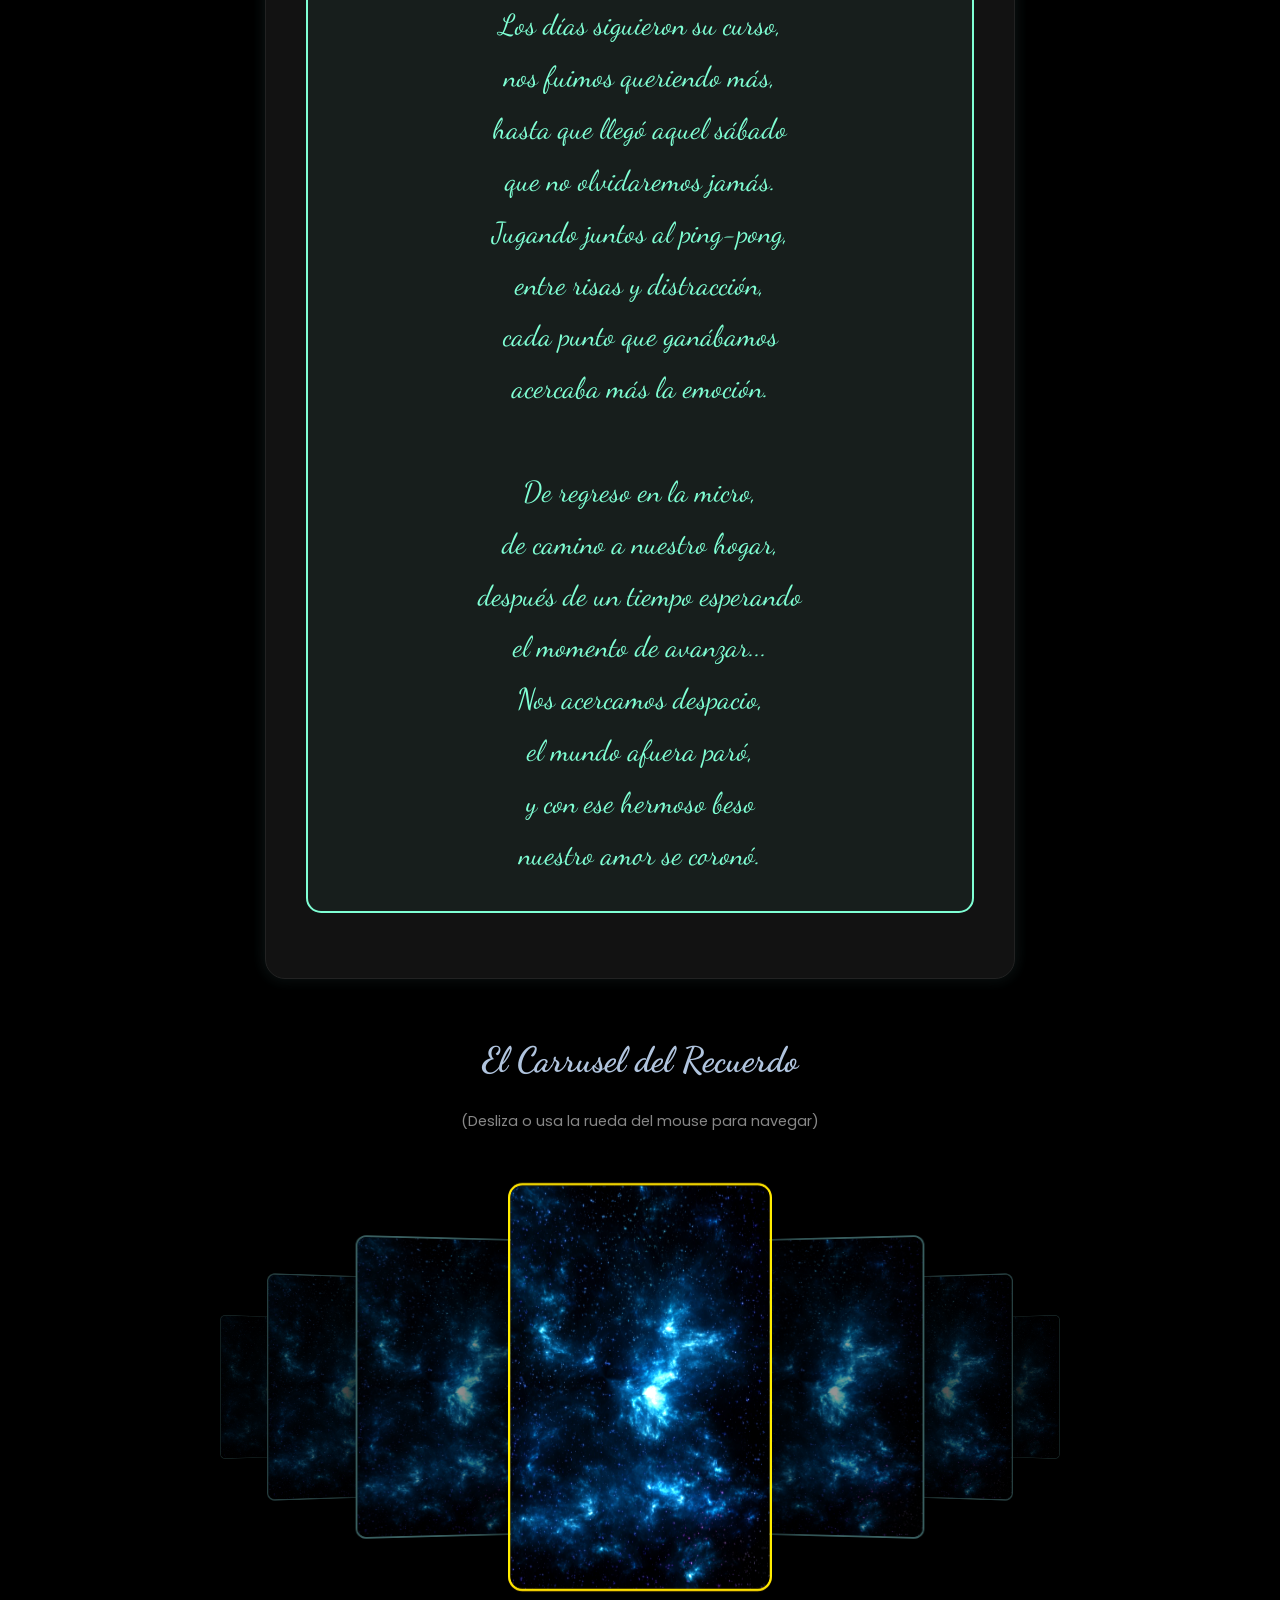
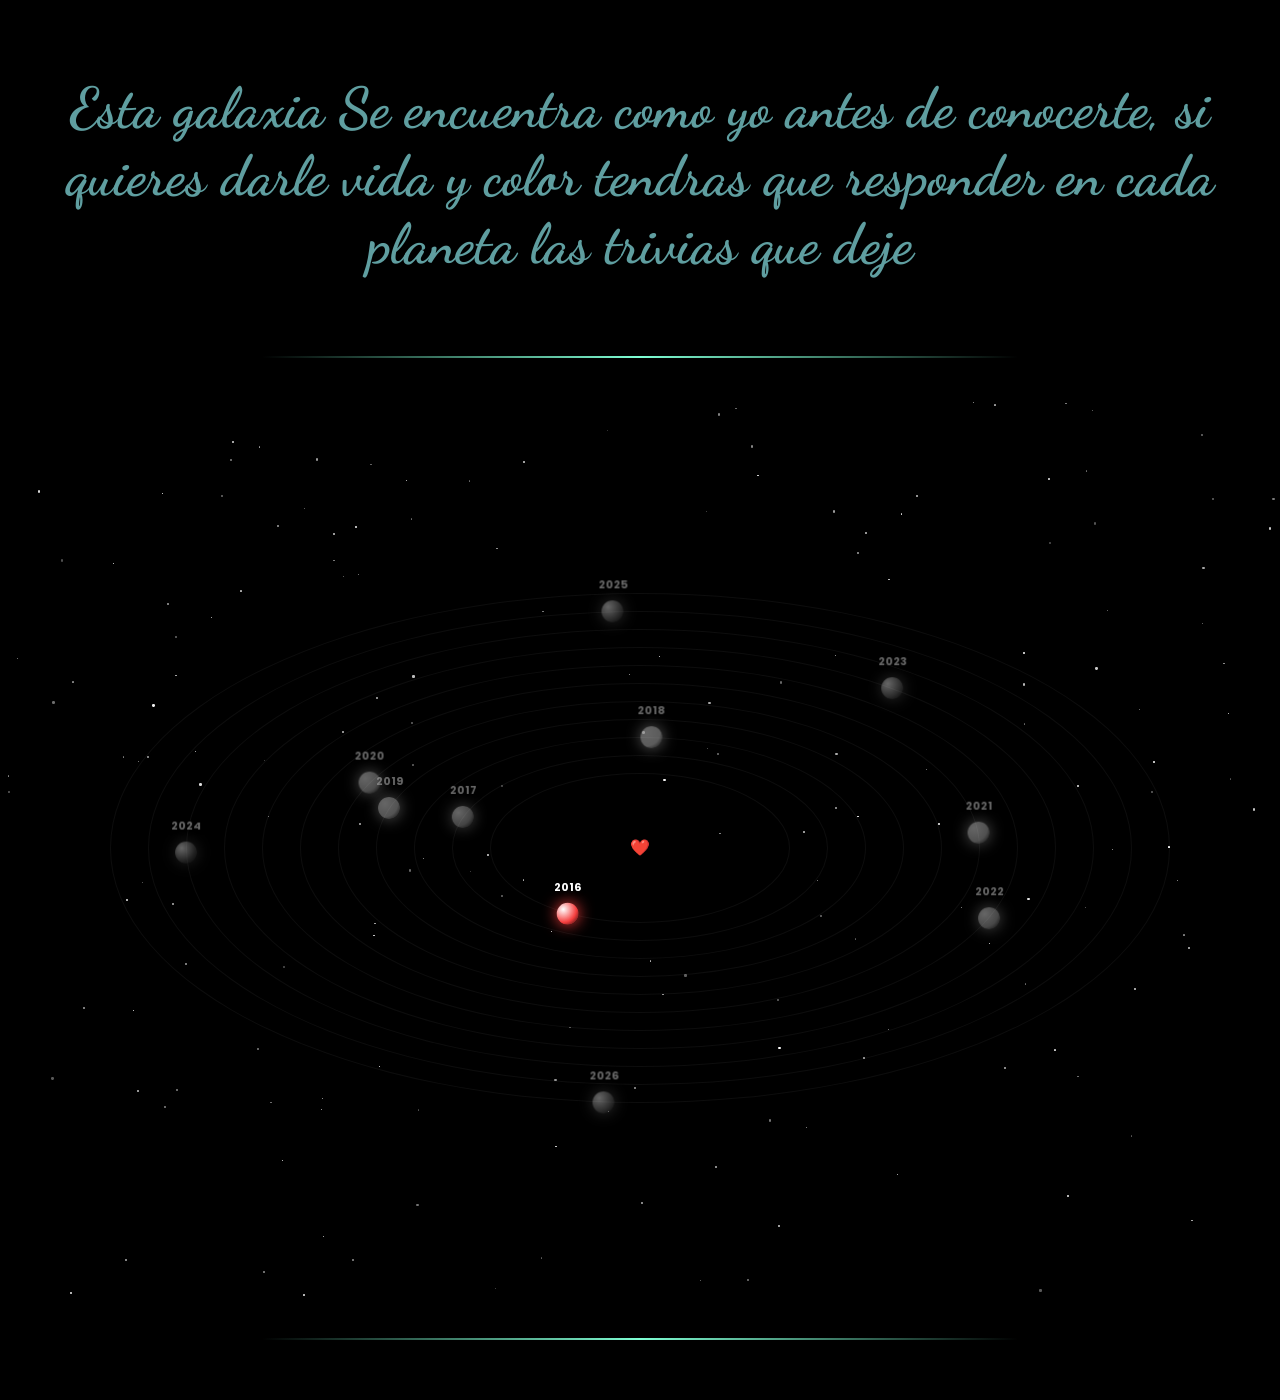
==== commit 866bdf75: "ordenanza" ====
--- a/index.html
+++ b/index.html
@@ -17,9 +17,11 @@
 
     <link rel="stylesheet" href="css/style.css">
     <link rel="stylesheet" href="css/contador.css">
-    <link rel="stylesheet" href="css/carrusel.css">
     <link rel="stylesheet" href="css/reproductor.css">
-    <link rel="stylesheet" href="css/galaxia.css">
+    <link rel="stylesheet" href="css/CARD SLIDER/carrusel.css">
+    <link rel="stylesheet" href="css//GALAXY/galaxia.css">
+    <link rel="stylesheet" href="css//GALAXY/trivia.css">
+    <link rel="stylesheet" href="css//GALAXY/cometa.css">
 
     <script src="https://cdn.jsdelivr.net/npm/sweetalert2@11"></script>
     <script src="https://cdnjs.cloudflare.com/ajax/libs/gsap/3.12.2/gsap.min.js"></script>
@@ -150,7 +152,7 @@
                 </div>
             </div>
         </div>
-        <script src="javascript/carrusel.js"></script>
+        <script src="javascript/CARD SLIDER/carrusel.js"></script>
     </section>
 
 
@@ -206,11 +208,9 @@
 
         </div>
 
-        <!-- trivia primero -->
-        <script src="javascript/trivias.js"></script>
-
-        <!-- luego galaxia -->
-        <script src="javascript/galaxia.js"></script>
+        <script src="javascript/GALAXY/trivias.js"></script>
+        <script src="javascript/GALAXY/galaxia.js"></script>
+        <script src="javascript/GALAXY/cometa.js"></script>
 
     </section>
 
--- a/css/style.css
+++ b/css/style.css
@@ -18,8 +18,8 @@
     padding: 0;
     overflow-x: hidden;
     -webkit-overflow-scrolling: touch;
-    touch-action: manipulation; 
-    overscroll-behavior-y: none; 
+    touch-action: auto; /* Cambiado de manipulation a auto */
+    overscroll-behavior-y: auto; /* Cambiado de none a auto */
     position: relative;
 }
 
--- a/css/CARD SLIDER/carrusel.css
+++ b/css/CARD SLIDER/carrusel.css
@@ -0,0 +1,114 @@
+/* --- ESCENA PRINCIPAL --- */
+.escena-stack {
+    position: relative;
+    width: 100%; 
+    height: 500px;
+    display: flex; 
+    align-items: center; 
+    justify-content: center;
+    perspective: 1500px; 
+    cursor: grab;
+    touch-action: none; 
+}
+
+/* Cartas de las Fotos */
+.foto-card {
+    position: absolute; 
+    width: 220px; 
+    height: 340px;
+    border-radius: 12px; 
+    border: 2px solid cadetblue;
+    background-color: #1a1a1a; 
+    object-fit: cover;
+    /* Cambio: Transición más rápida que el intervalo para evitar bugs */
+    transition: all 0.8s cubic-bezier(0.25, 0.46, 0.45, 0.94);
+    box-shadow: 0 20px 60px rgba(0,0,0,0.9); 
+    cursor: pointer;
+}
+
+.oculta { 
+    opacity: 0; 
+    transform: scale(0) translateZ(-500px);
+    pointer-events: none; 
+}
+
+.pos-centro { 
+    transform: translateZ(250px) translateX(0) scale(1); 
+    filter: brightness(1.1); 
+    opacity: 1; 
+    border-color: gold;
+    z-index: 50;
+}
+
+/* Posiciones laterales */
+.pos-d1 { transform: translateX(180px) translateZ(50px) rotateY(-15deg) scale(0.85); filter: brightness(0.6); z-index: 40; }
+.pos-d2 { transform: translateX(320px) translateZ(-100px) rotateY(-25deg) scale(0.7); filter: brightness(0.4); z-index: 30; }
+.pos-d3 { transform: translateX(450px) translateZ(-300px) rotateY(-35deg) scale(0.5); filter: brightness(0.2); z-index: 20; }
+.pos-i1 { transform: translateX(-180px) translateZ(50px) rotateY(15deg) scale(0.85); filter: brightness(0.6); z-index: 40; }
+.pos-i2 { transform: translateX(-320px) translateZ(-100px) rotateY(25deg) scale(0.7); filter: brightness(0.4); z-index: 30; }
+.pos-i3 { transform: translateX(-450px) translateZ(-300px) rotateY(35deg) scale(0.5); filter: brightness(0.2); z-index: 20; }
+
+/* --- RESPONSIVE (Móviles e iPad) --- */
+@media (max-width: 768px) {
+    .escena-stack { height: 400px; }
+    .foto-card { width: 160px; height: 240px; }
+    
+    /* Ajuste de posiciones para pantallas pequeñas */
+    .pos-d1 { transform: translateX(120px) translateZ(20px) rotateY(-10deg) scale(0.8); }
+    .pos-d2 { transform: translateX(200px) translateZ(-50px) rotateY(-20deg) scale(0.6); }
+    .pos-i1 { transform: translateX(-120px) translateZ(20px) rotateY(10deg) scale(0.8); }
+    .pos-i2 { transform: translateX(-200px) translateZ(-50px) rotateY(20deg) scale(0.6); }
+    .pos-d3, .pos-i3 { opacity: 0; } /* Ocultamos las lejanas en móvil */
+}
+
+#modal-foto { 
+    position: fixed; 
+    top: 0; 
+    left: 0; 
+    width: 100%;
+    height: 100%;
+    background: rgba(0,0,0,0.85); 
+    display: flex; 
+    justify-content: center; 
+    align-items: center; 
+    z-index: 9999; 
+    transition: opacity 0.3s; 
+}
+
+.modal-oculto { 
+    opacity: 0; 
+    pointer-events: none; 
+}
+
+
+/* --- ADAPTACIÓN PARA TELÉFONOS (CARRUSEL) --- */
+@media (max-width: 768px) {
+    .carrusel-container {
+        width: 95% !important; 
+        max-width: none !important;
+        margin: 30px auto !important;
+        border-radius: 15px !important;
+    }
+    .carrusel-item {
+        height: 300px !important;
+    }
+    .carrusel-btn {
+        padding: 15px 10px !important; 
+        background: rgba(0, 0, 0, 0.3) !important; 
+        font-size: 18px !important;
+    }
+
+    .carrusel-caption {
+        font-size: 14px !important;
+        padding: 10px !important;
+    }
+
+    .marco-arte-gloria {
+        border-width: 6px;
+        padding: 8px;
+    }
+    #marco-mensaje-flotante {
+        font-size: 1.6rem;
+        margin-top: 15px;
+    }
+}
--- a/css/GALAXY/galaxia.css
+++ b/css/GALAXY/galaxia.css
@@ -0,0 +1,124 @@
+.galaxybody {
+    position: relative;
+    width: 100%;
+    min-height: 100vh;
+    min-height: 100svh;
+    background: transparent; /* 👈 Cambio clave: ahora es transparente */
+    overflow: hidden;
+    display: flex;
+    justify-content: center;
+    align-items: center;
+    /* 👈 Eliminamos el box-shadow para quitar el efecto de "caja" */
+    touch-action: pan-x pan-y;
+}
+
+@keyframes parpadeo-estelar {
+    0% { 
+        opacity: 0.1; 
+        transform: scale(0.5); 
+    }
+    50% {
+        opacity: 0.8; 
+    }
+    100% { 
+        opacity: 1; 
+        transform: scale(1.3); 
+        /* Agregamos una sola sombrita ligera solo en el punto máximo de brillo para que destelle */
+        box-shadow: 0 0 4px rgba(255, 255, 255, 0.8);
+    }
+}
+
+#universo {
+    position: relative;
+    width: 100vw;
+    height: 100vh;
+    display: flex;
+    justify-content: center;
+    align-items: center;
+    transition: transform 1.2s cubic-bezier(0.45, 0.05, 0.55, 0.95), opacity 0.8s;
+    z-index: 1;
+}
+
+.corazon-central {
+    position: absolute;
+    font-size: 50px;
+    filter: drop-shadow(0 0 20px var(--color-amor));
+    animation: latido 2.2s infinite ease-in-out;
+    z-index: 10;
+}
+
+@keyframes latido {
+    0%, 100% { transform: scale(1); }
+    50% { transform: scale(1.18); }
+}
+
+.orbita-elipse {
+    position: absolute;
+    border: 1px solid rgba(255, 255, 255, 0.05);
+    border-radius: 50%;
+    pointer-events: none;
+}
+
+/* --- OBJETOS ORBITANTES --- */
+.planeta {
+    position: absolute;
+    width: 22px;
+    height: 22px;
+    border-radius: 50%;
+    cursor: pointer;
+    z-index: 20;
+    background: radial-gradient(circle at 30% 30%, #fff, var(--p-color) 60%, #000);
+    box-shadow: 0 0 15px var(--p-color);
+    display: flex;
+    justify-content: center;
+    align-items: center;
+}
+
+/* Clase para cuando el año está completado */
+.planeta.completado {
+    background: none !important;
+    box-shadow: none !important;
+    cursor: default;
+}
+
+.planeta.completado::before {
+    content: '❤️';
+    font-size: 18px;
+    filter: drop-shadow(0 0 5px var(--p-color));
+}
+
+.planeta span {
+    position: absolute;
+    top: -24px;
+    font-size: 11px;
+    font-weight: bold;
+    color: white;
+    text-shadow: 0 0 5px #000;
+    pointer-events: none;
+}
+
+/* --- ADAPTACIÓN PARA TELÉFONOS --- */
+@media (max-width: 768px) {
+    .galaxybody {
+        height: 500px !important; 
+    }
+
+    .corazon-central {
+        font-size: 40px !important; 
+    }
+
+    .planeta {
+        width: 18px !important;  
+        height: 18px !important;
+    }
+
+    .planeta span {
+        font-size: 10px !important; 
+        top: -20px !important;
+    }
+
+    #universo {
+        transform: scale(0.7); 
+    }
+}
+
--- a/css/GALAXY/trivia.css
+++ b/css/GALAXY/trivia.css
@@ -0,0 +1,82 @@
+#contenedor-trivia {
+    position: fixed !important;
+    top: 50% !important;
+    left: 50% !important;
+    transform: translate(-50%, -50%) !important;
+    z-index: 99999 !important; /* Capa máxima */
+    background: rgba(10, 10, 20, 0.9) !important;
+    backdrop-filter: blur(15px) !important;
+    padding: 30px;
+    border-radius: 20px;
+    border: 2px solid cadetblue;
+    color: white;
+    width: 85%;
+    max-width: 400px;
+    text-align: center;
+}
+
+.boton-opcion {
+    background: rgba(95, 158, 160, 0.15);
+    border: 1px solid rgba(95, 158, 160, 0.5);
+    color: white;
+    margin: 10px 0;
+    padding: 15px;
+    width: 100%;
+    border-radius: 12px;
+    cursor: pointer;
+    transition: all 0.3s ease;
+    font-size: 1rem;
+}
+
+.boton-opcion:hover {
+    background: cadetblue;
+    transform: translateY(-2px);
+}
+
+.pixel {
+    position: absolute;
+    width: 6px; height: 6px;
+    background: var(--p-color);
+    border-radius: 1px;
+    z-index: 2000;
+    box-shadow: 0 0 8px var(--p-color);
+}
+
+body.modal-abierto {
+    overflow: hidden;
+    position: fixed; /* Esto asegura el bloqueo total en iOS */
+    width: 100%;
+}
+
+#btn-cerrar-trivia {
+    position: absolute;
+    top: 10px;
+    right: 15px;
+    background: transparent;
+    border: none;
+    color: cadetblue;
+    font-size: 30px;
+    font-weight: bold;
+    cursor: pointer;
+    line-height: 1;
+    transition: 0.3s;
+    z-index: 10001; /* Por encima del contenido interno */
+}
+
+#btn-cerrar-trivia:hover {
+    color: white;
+    transform: scale(1.2);
+}
+
+/* Ajuste para que el título no choque con la X */
+#trivia-titulo {
+    padding-top: 10px;
+    margin-right: 20px;
+}
+
+@media (max-width: 768px) {
+    .boton-opcion {
+        padding: 15px !important; 
+        font-size: 16px !important;
+    }
+}  
--- a/css/GALAXY/cometa.css
+++ b/css/GALAXY/cometa.css
@@ -0,0 +1,42 @@
+#cometa {
+    position: absolute; /* Ahora relativo a #universo */
+    width: 40px;  /* Área grande para facilitar el click */
+    height: 40px;
+    z-index: 50; /* Siempre por encima de todo */
+    cursor: pointer;
+    display: none;
+    pointer-events: auto; /* Asegura que capture el click */
+    transition: none;
+}
+
+#cometa::after {
+    content: '';
+    position: absolute;
+    width: 80px;
+    height: 2px;
+    background: linear-gradient(to left, white, transparent);
+    right: 2px;
+    top: 1px;
+    transform-origin: right;
+}
+
+#modal-cometa {
+    display: none;
+    position: fixed;
+    top: 50%; left: 50%;
+    transform: translate(-50%, -50%);
+    width: 90%; max-width: 400px;
+    background: rgba(8, 8, 20, 0.98);
+    border: 2px solid var(--color-primario);
+    padding: 30px;
+    border-radius: 20px;
+    text-align: center;
+    z-index: 1000;
+    backdrop-filter: blur(15px);
+}
+
+.modal-espacial-borde {
+    border: 2px solid cadetblue !important;
+    border-radius: 20px !important;
+    backdrop-filter: blur(10px);
+}
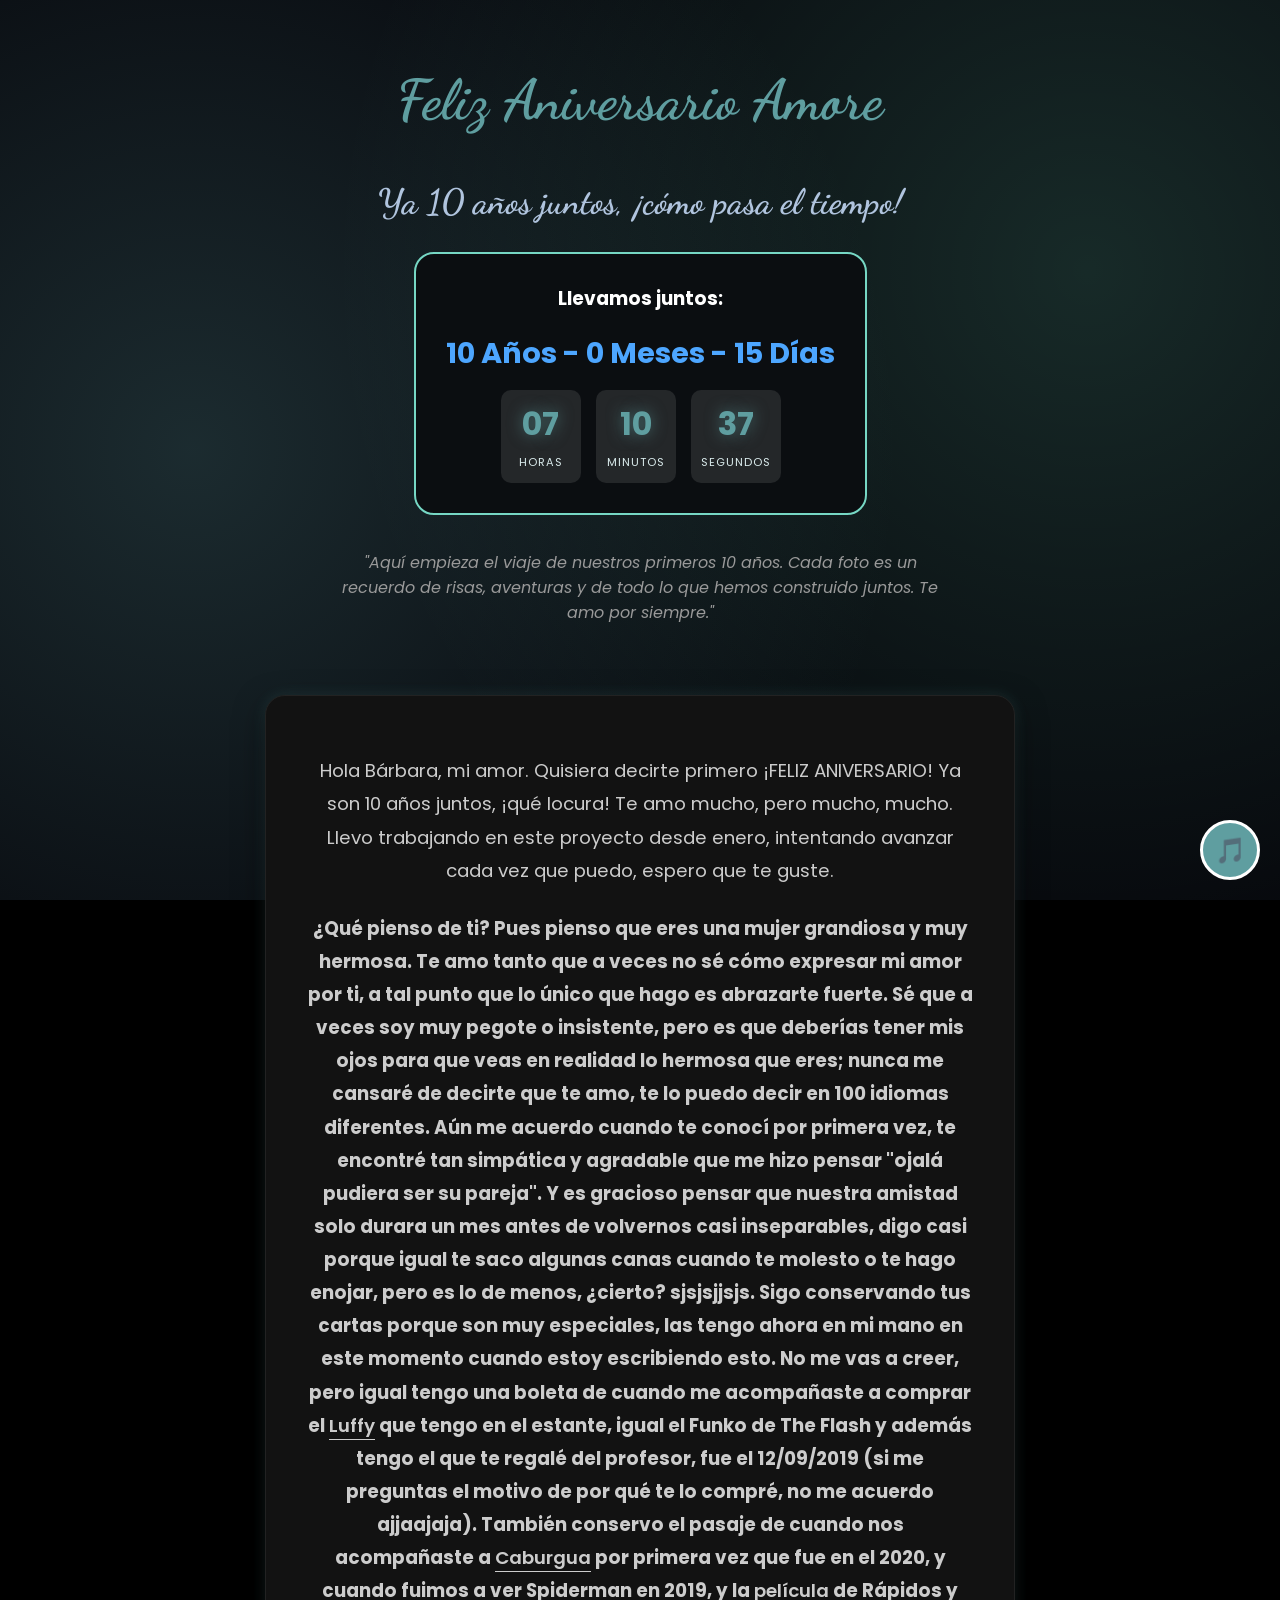
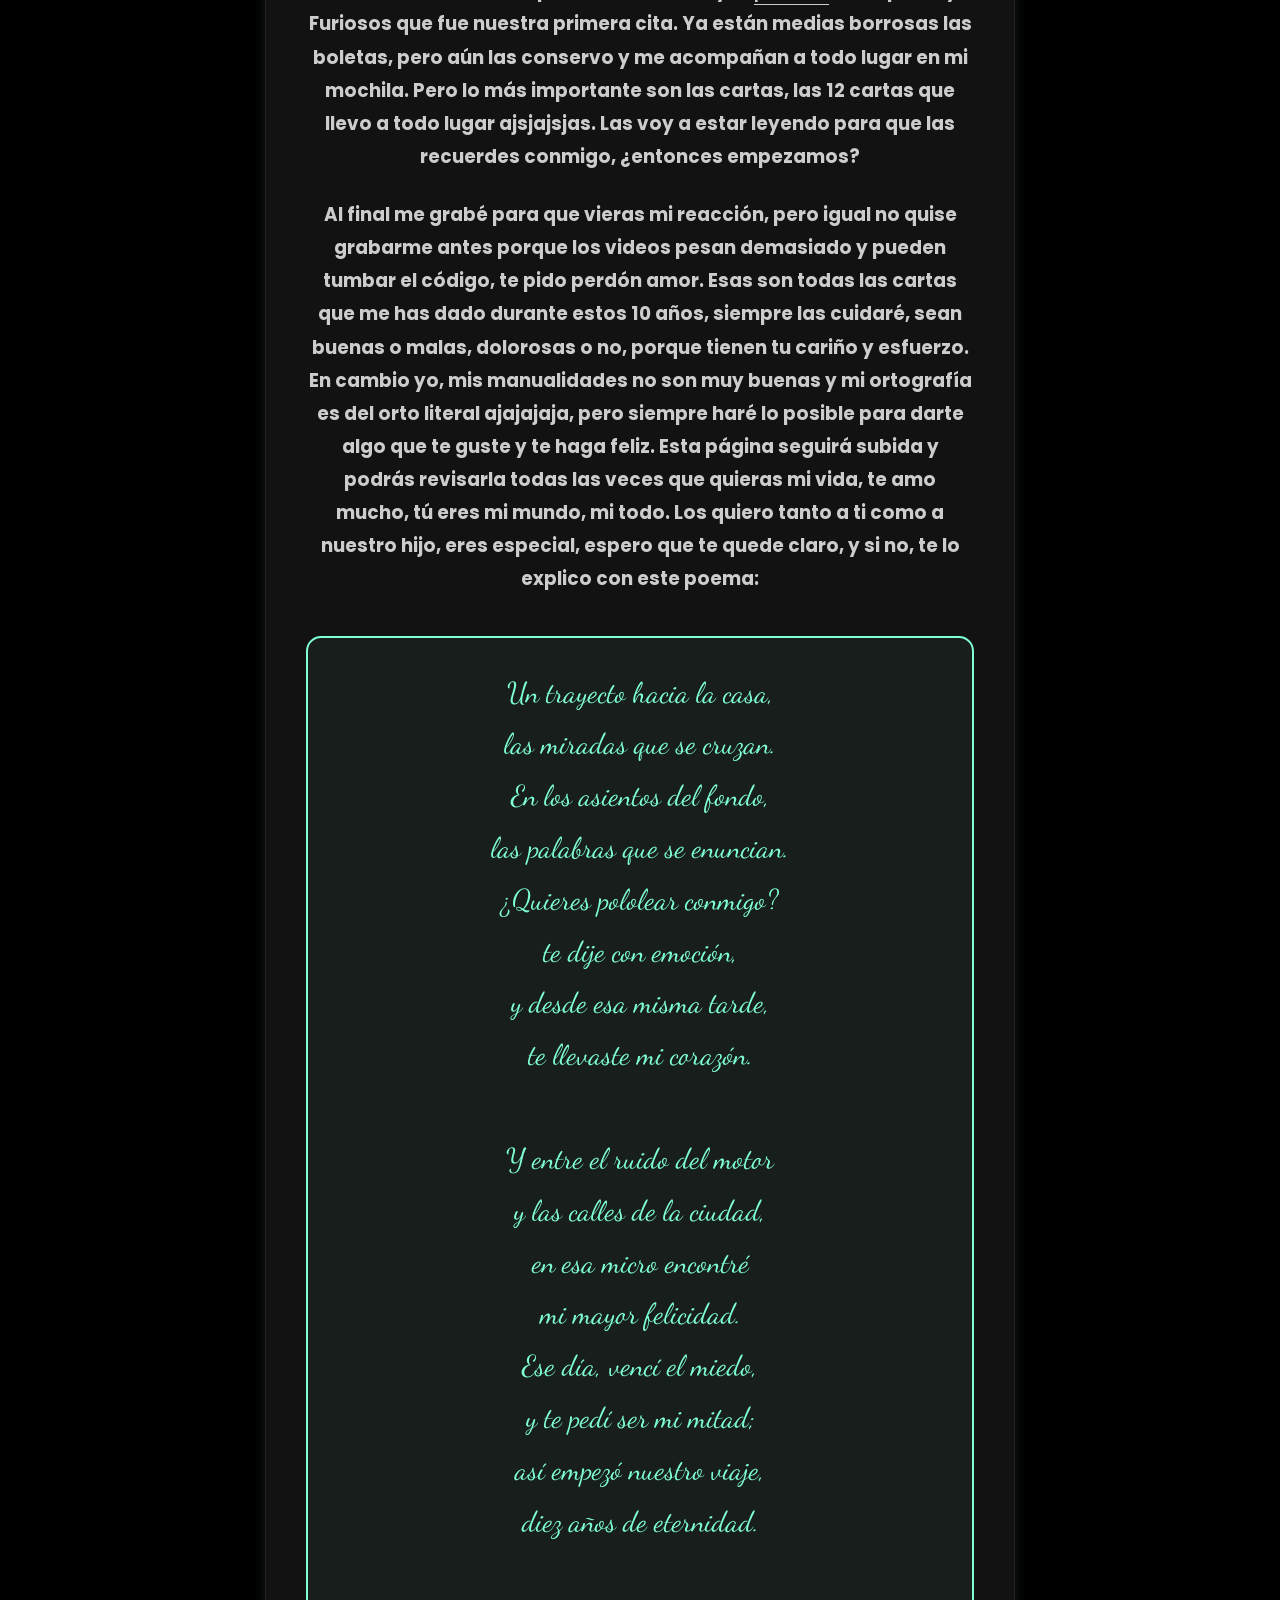
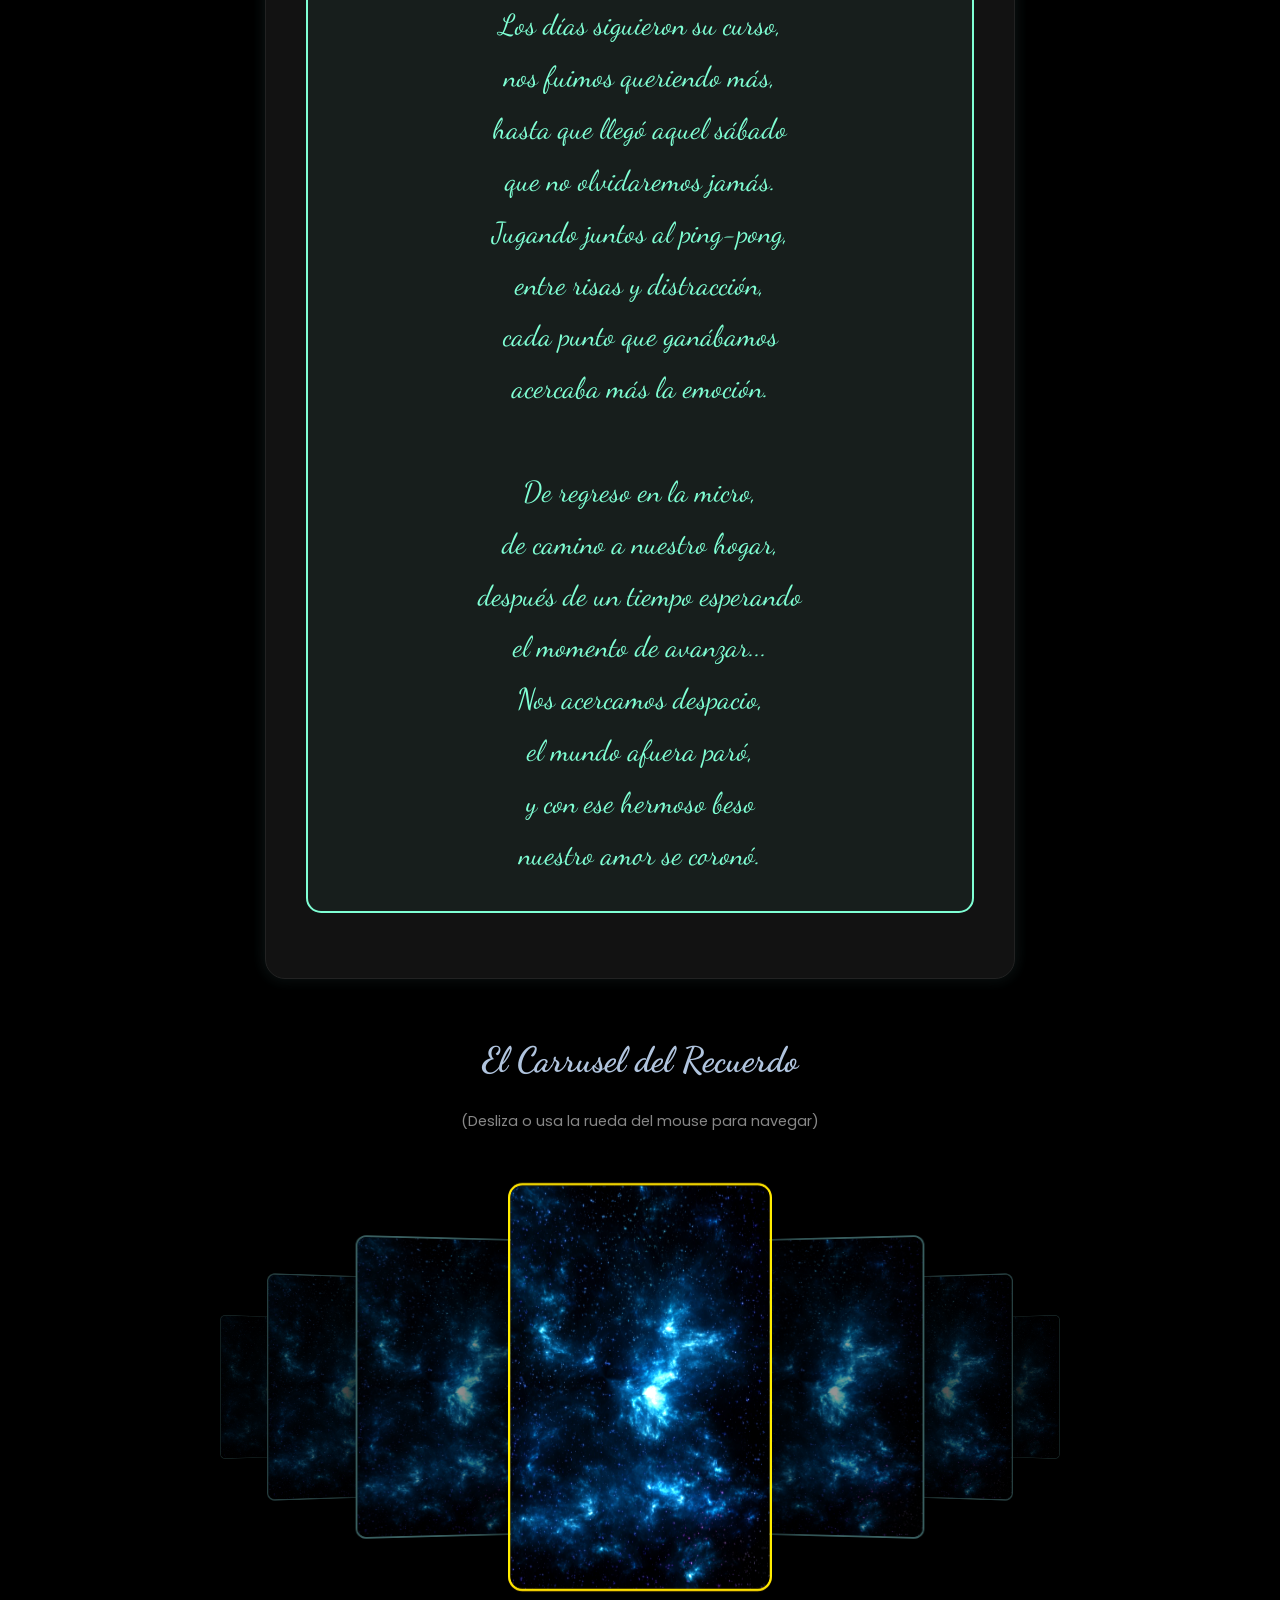
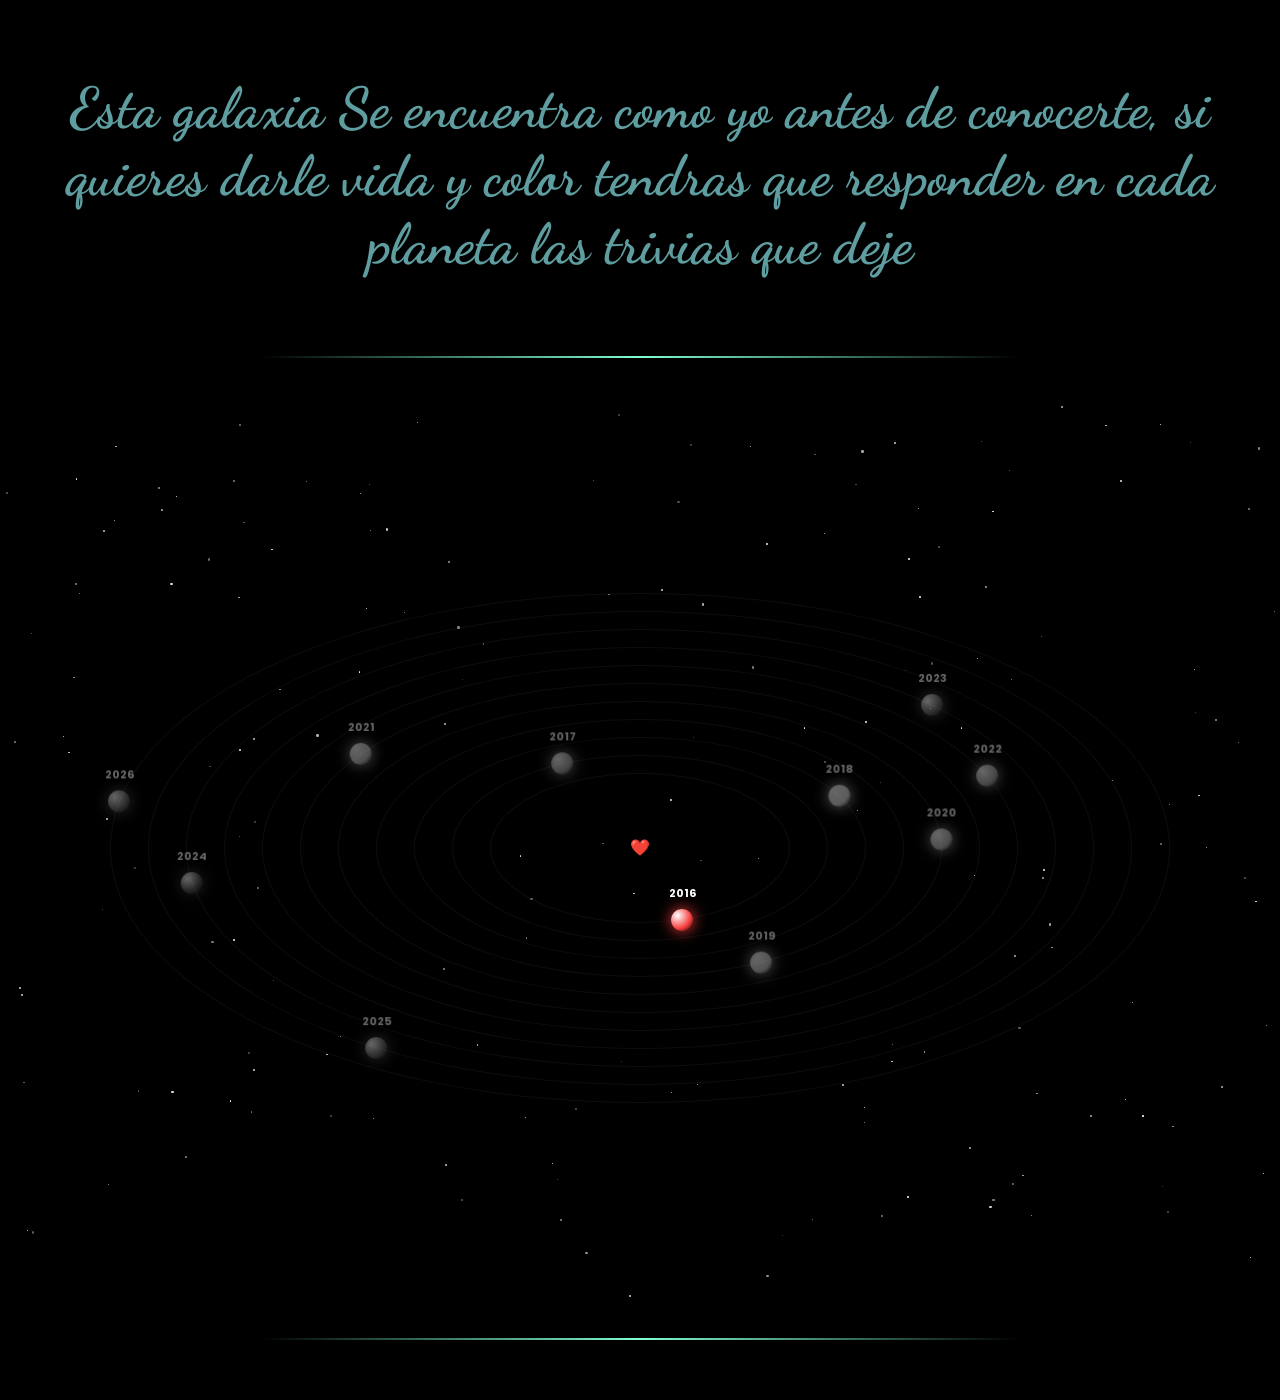
==== commit ba5b1f1c: "avance" ====
--- a/index.html
+++ b/index.html
@@ -10,12 +10,13 @@
     <link rel="preconnect" href="https://fonts.gstatic.com" crossorigin>
     
     <link href="https://fonts.googleapis.com/css2?family=Dancing+Script:wght@400..700&family=Poppins:wght@300;400;600&display=swap" rel="stylesheet">
-    
+
     <link rel="stylesheet" href="https://cdnjs.cloudflare.com/ajax/libs/font-awesome/6.4.0/css/all.min.css">
-    
+
     <link rel="icon" href="https://i.pinimg.com/originals/38/e7/3a/38e73ab9ccd7da9649c2857f70e848b4.gif" type="image/gif">
 
     <link rel="stylesheet" href="css/style.css">
+    <link rel="stylesheet" href="css/palabras-magicas.css">
     <link rel="stylesheet" href="css/contador.css">
     <link rel="stylesheet" href="css/reproductor.css">
     <link rel="stylesheet" href="css/CARD SLIDER/carrusel.css">
@@ -78,8 +79,8 @@
             Aún me acuerdo cuando te conocí por primera vez, te encontré tan simpática y agradable que me hizo pensar "ojalá pudiera ser su pareja". Y es gracioso pensar que nuestra amistad solo 
             durara un mes antes de volvernos casi inseparables, digo casi porque igual te saco algunas canas cuando te molesto o te hago enojar, pero es lo de menos, ¿cierto? sjsjsjjsjs. 
             Sigo conservando tus cartas porque son muy especiales, las tengo ahora en mi mano en este momento cuando estoy escribiendo esto. No me vas a creer, pero igual tengo 
-            una boleta de cuando me acompañaste a comprar el Luffy que tengo en el estante, igual el Funko de The Flash y además tengo el que te regalé del profesor, fue el 12/09/2019 (si me preguntas el motivo 
-            de por qué te lo compré, no me acuerdo ajjaajaja). También conservo el pasaje de cuando nos acompañaste a <span class="palabra-magica" onclick="mostrarMensaje('Caburgua')">Caburgua</span> por primera vez que fue en el 2020, y cuando fuimos a ver Spiderman en 2019, y la película de Rápidos y Furiosos que fue nuestra primera cita. 
+            una boleta de cuando me acompañaste a comprar el <span class="palabra-magica" onclick="mostrarMensaje('Luffy')">Luffy</span> que tengo en el estante, igual el Funko de The Flash y además tengo el que te regalé del profesor, fue el 12/09/2019 (si me preguntas el motivo 
+            de por qué te lo compré, no me acuerdo ajjaajaja). También conservo el pasaje de cuando nos acompañaste a <span class="palabra-magica" onclick="mostrarMensaje('Caburgua')">Caburgua</span> por primera vez que fue en el 2020, y cuando fuimos a ver Spiderman en 2019, y la <span class="palabra-magica" onclick="mostrarMensaje('película')">película</span> de Rápidos y Furiosos que fue nuestra primera cita. 
             Ya están medias borrosas las boletas, pero aún las conservo y me acompañan a todo lugar en mi mochila. Pero lo más importante son las cartas, las 12 cartas que llevo a todo lugar ajsjajsjas.
             Las voy a estar leyendo para que las recuerdes conmigo, ¿entonces empezamos?
         </h3>
@@ -221,8 +222,6 @@
 </html>
 <!-- 
 PUNTOS A TOMAR
-1.- TRANSICIONES CON MENSAJES OCULTOS AL HACER CLICKS
-2.- En algunas imagenes que al hace click o pasar el mouse tenga mensajitos
 3.- corregir los cometas - Precarga de imágenes - 
 4.- cuestionario donde deba respondera 10 preguntas de cada año y que cada respuesta correcta rellene una barra y al final de esa barra de un premio o algo - la fallar sale un capoo triste en cada pregunta
 5.- que cada año haga una funcion diferente no se que el 2016 tenga un custionario - 2017 un karaoke - 2018...... y asi sucesibamente
--- a/css/style.css
+++ b/css/style.css
@@ -18,13 +18,13 @@
     padding: 0;
     overflow-x: hidden;
     -webkit-overflow-scrolling: touch;
-    touch-action: auto; /* Cambiado de manipulation a auto */
-    overscroll-behavior-y: auto; /* Cambiado de none a auto */
+    touch-action: auto; 
+    overscroll-behavior-y: auto;
     position: relative;
 }
 
 body {
-    background-color: #000000; /* Color base negro */
+    background-color: #000000;
     margin: 0;
     padding: 20px;
     font-family: 'Poppins', sans-serif;
@@ -33,11 +33,10 @@
     align-items: center;
     min-height: 100vh;
     padding: 20px 10px;
-    position: relative; /* Necesario para que el pseudo-elemento se posicione bien */
+    position: relative;
     overflow-x: hidden;
 }
 
-/* Esta capa es el fondo real que cubre todo */
 body::before {
     content: "";
     position: fixed; 
@@ -105,43 +104,3 @@
     font-family: 'Poppins', sans-serif;
 }
 
-.palabra-magica {
-color: #cccccc;
-    cursor: pointer;
-    font-weight: 600;
-    transition: 0.3s;
-    position: relative;
-    display: inline-block; 
-    -webkit-tap-highlight-color: transparent; 
-    animation: resaltar-texto 60s ease-in-out infinite;
-}
-
-.palabra-magica::after {
-    content: "";
-    position: absolute;
-    left: 0;
-    bottom: -1px;
-    width: 100%;
-    height: 1px;
-    background-color: #cccccc;
-    opacity: 0;
-    transition: opacity 0.3s;
-    /* La clave está aquí: 'forwards' hace que el subrayado se quede visible al terminar la primera vuelta */
-    animation: mostrar-subrayado 60s ease-in-out forwards;
-}
-
-.palabra-magica:active {
-    transform: scale(0.95); /* El texto se encoge un poquito al tocarlo */
-}
-
-/* Animación del texto: Parpadea cada minuto */
-@keyframes resaltar-texto {
-    0%, 95%, 100% { color: #cccccc; text-shadow: none; transform: scale(1); }
-    96%, 99% { color: var(--color-acento); transform: scale(1.1); text-shadow: 0 0 10px var(--color-acento); }
-}
-
-/* Animación del subrayado: Aparece en el primer destello y se queda */
-@keyframes mostrar-subrayado {
-    0%, 95% { opacity: 0; }
-    96%, 100% { opacity: 1; }
-}
--- a/css/palabras-magicas.css
+++ b/css/palabras-magicas.css
@@ -0,0 +1,40 @@
+.palabra-magica {
+color: #cccccc;
+    cursor: pointer;
+    font-weight: 600;
+    transition: 0.3s;
+    position: relative;
+    display: inline-block; 
+    -webkit-tap-highlight-color: transparent; 
+    animation: resaltar-texto 60s ease-in-out infinite;
+}
+
+.palabra-magica::after {
+    content: "";
+    position: absolute;
+    left: 0;
+    bottom: 2px; /*separacion del subrayado*/
+    width: 100%;
+    height: 1px;
+    background-color: #cccccc;
+    opacity: 0;
+    transition: opacity 0.3s;
+    animation: mostrar-subrayado 60s ease-in-out forwards;   /* La clave está aquí: 'forwards' hace que el subrayado se quede visible al terminar la primera vuelta */
+
+}
+
+.palabra-magica:active {
+    transform: scale(0.95); /* El texto se encoge un poquito al tocarlo */
+}
+
+/* Animación del texto: Parpadea cada minuto */
+@keyframes resaltar-texto {
+    0%, 95%, 100% { color: #cccccc; text-shadow: none; transform: scale(1); }
+    96%, 99% { color: var(--color-acento); transform: scale(1.1); text-shadow: 0 0 10px var(--color-acento); }
+}
+
+/* Animación del subrayado: Aparece en el primer destello y se queda */
+@keyframes mostrar-subrayado {
+    0%, 95% { opacity: 0; }
+    96%, 100% { opacity: 1; }
+}
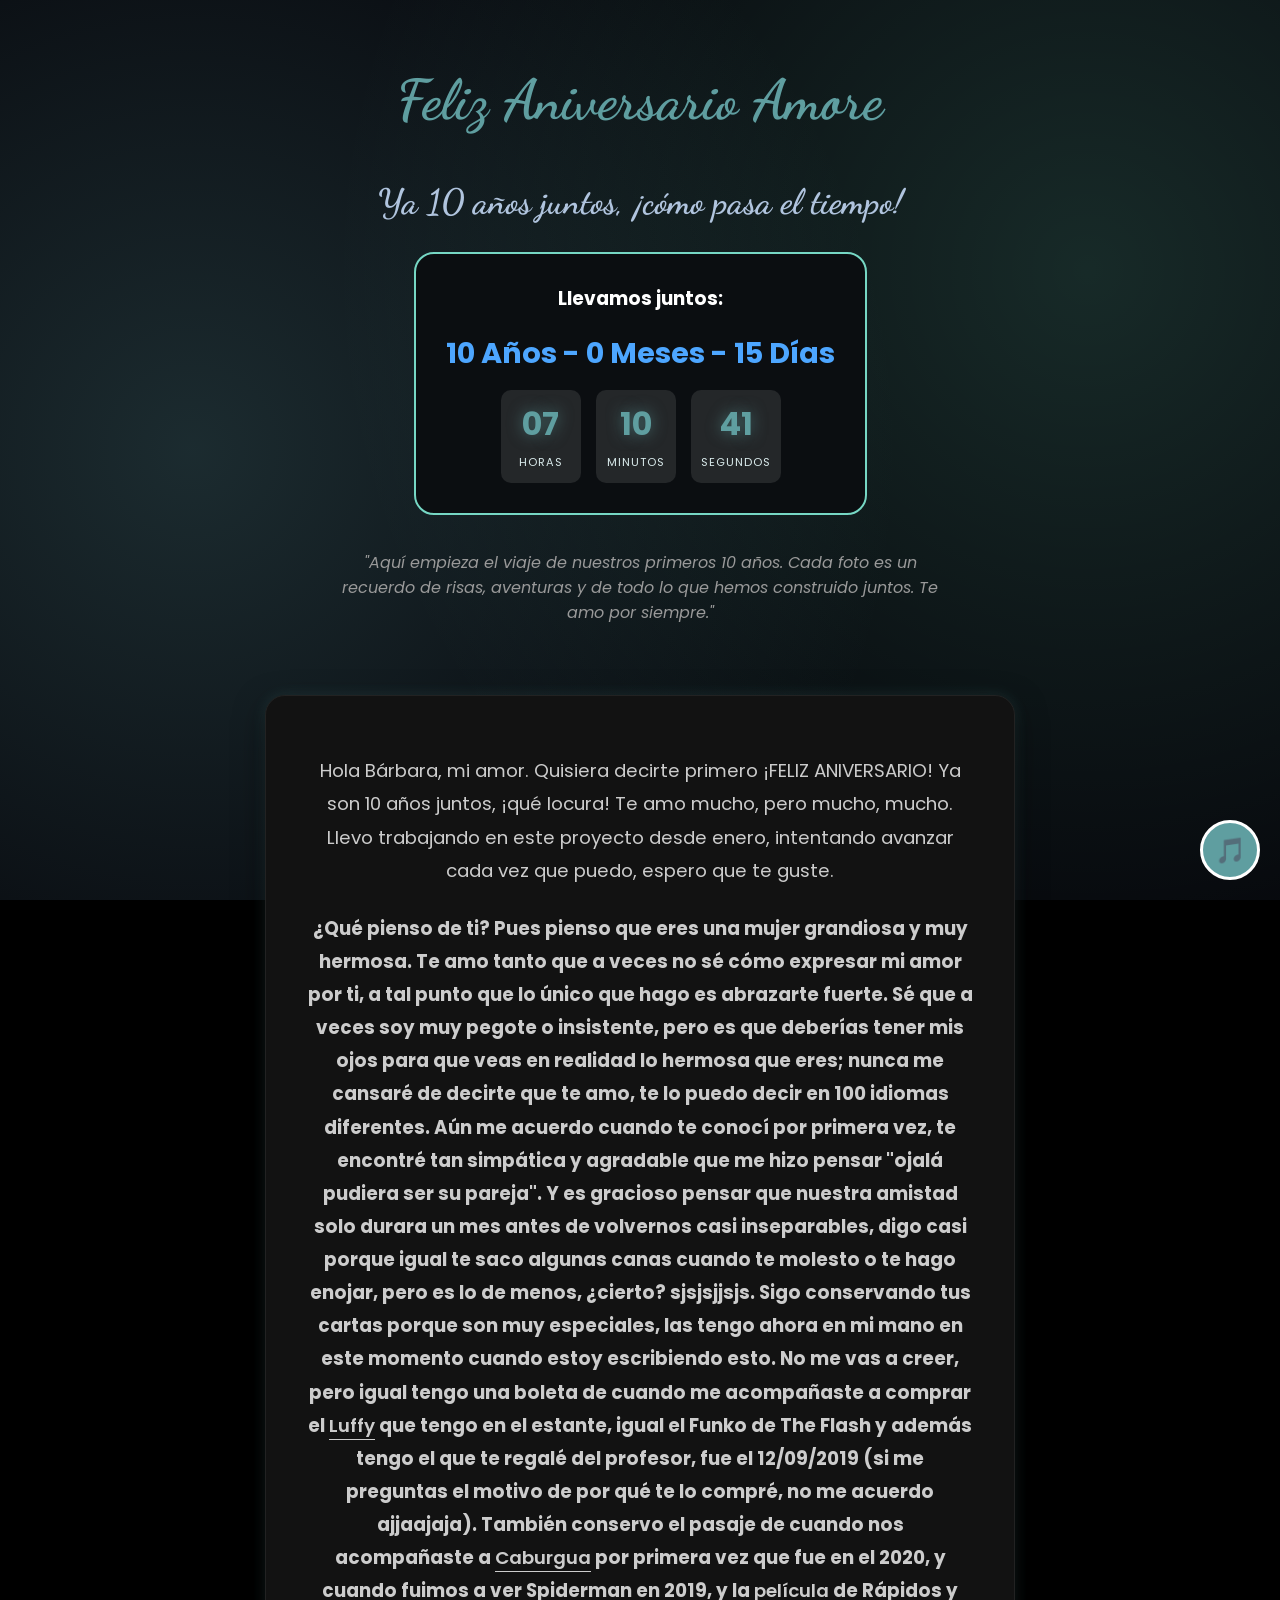
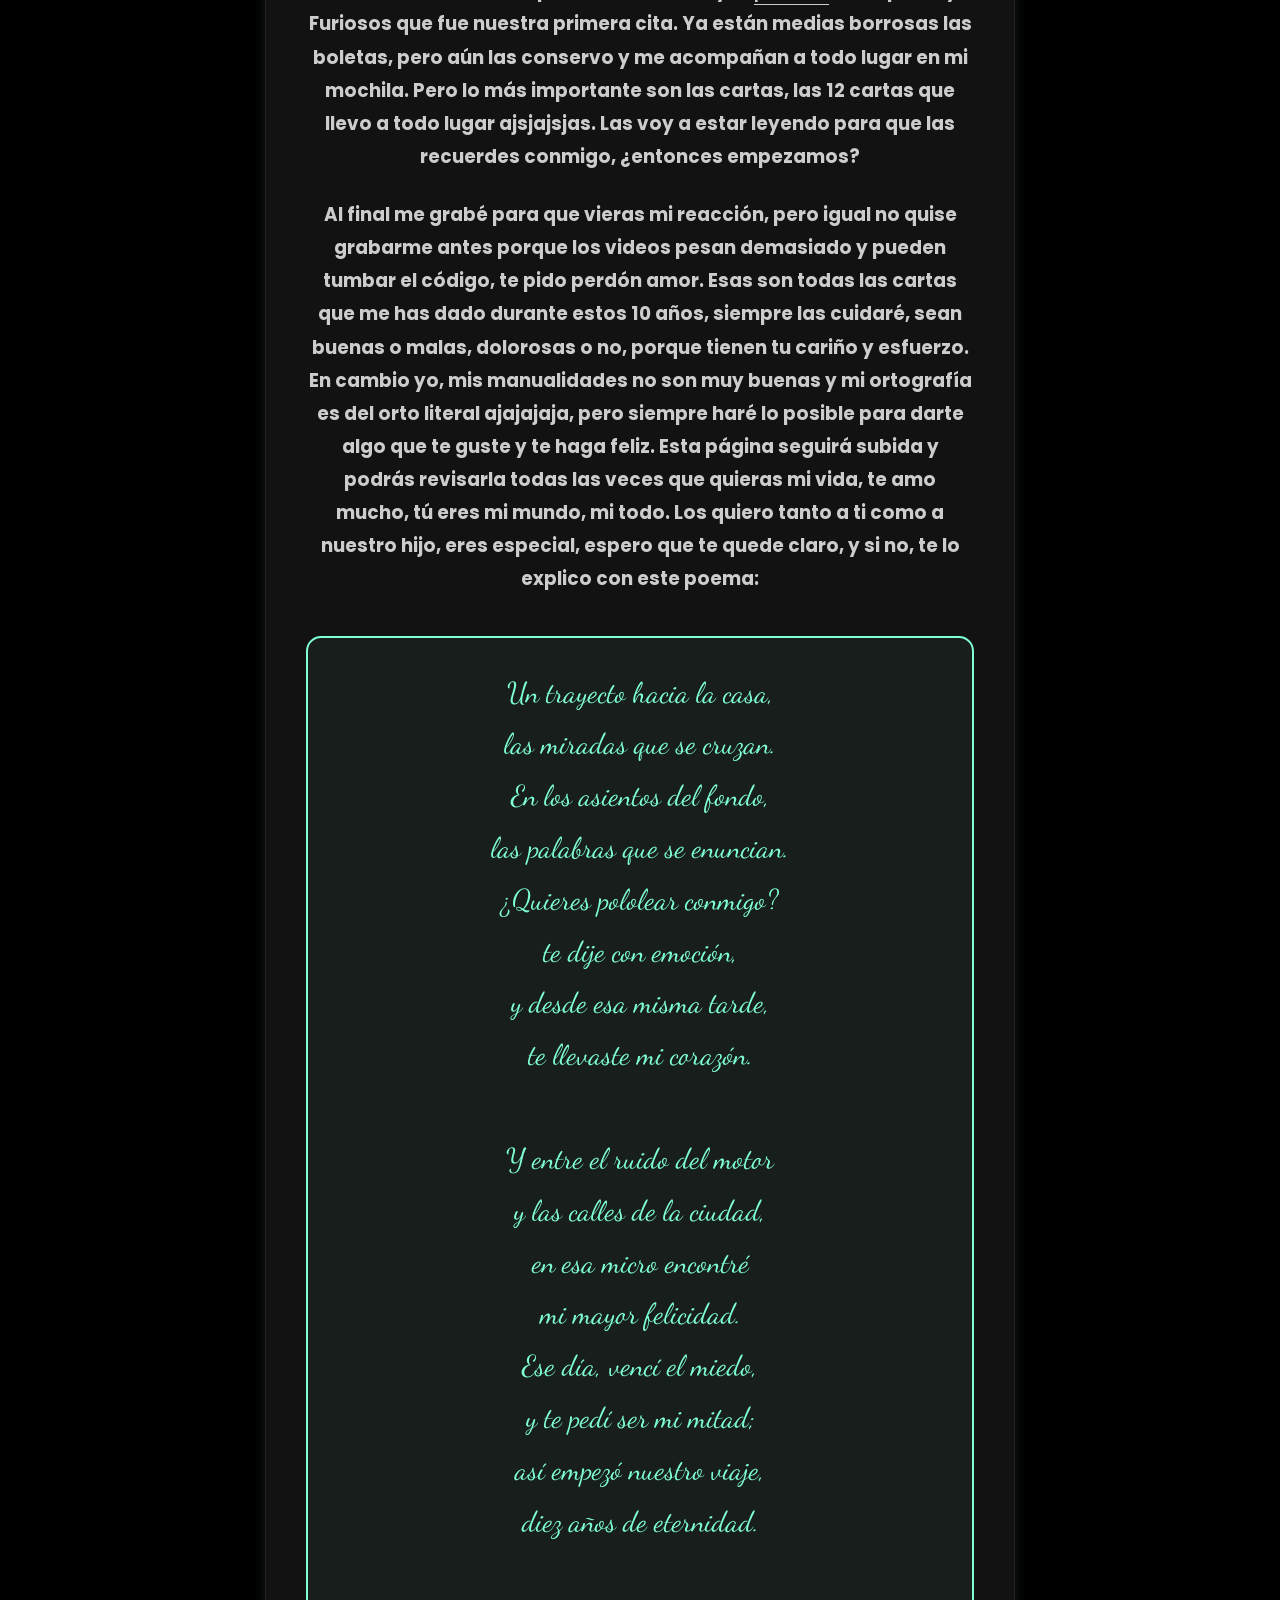
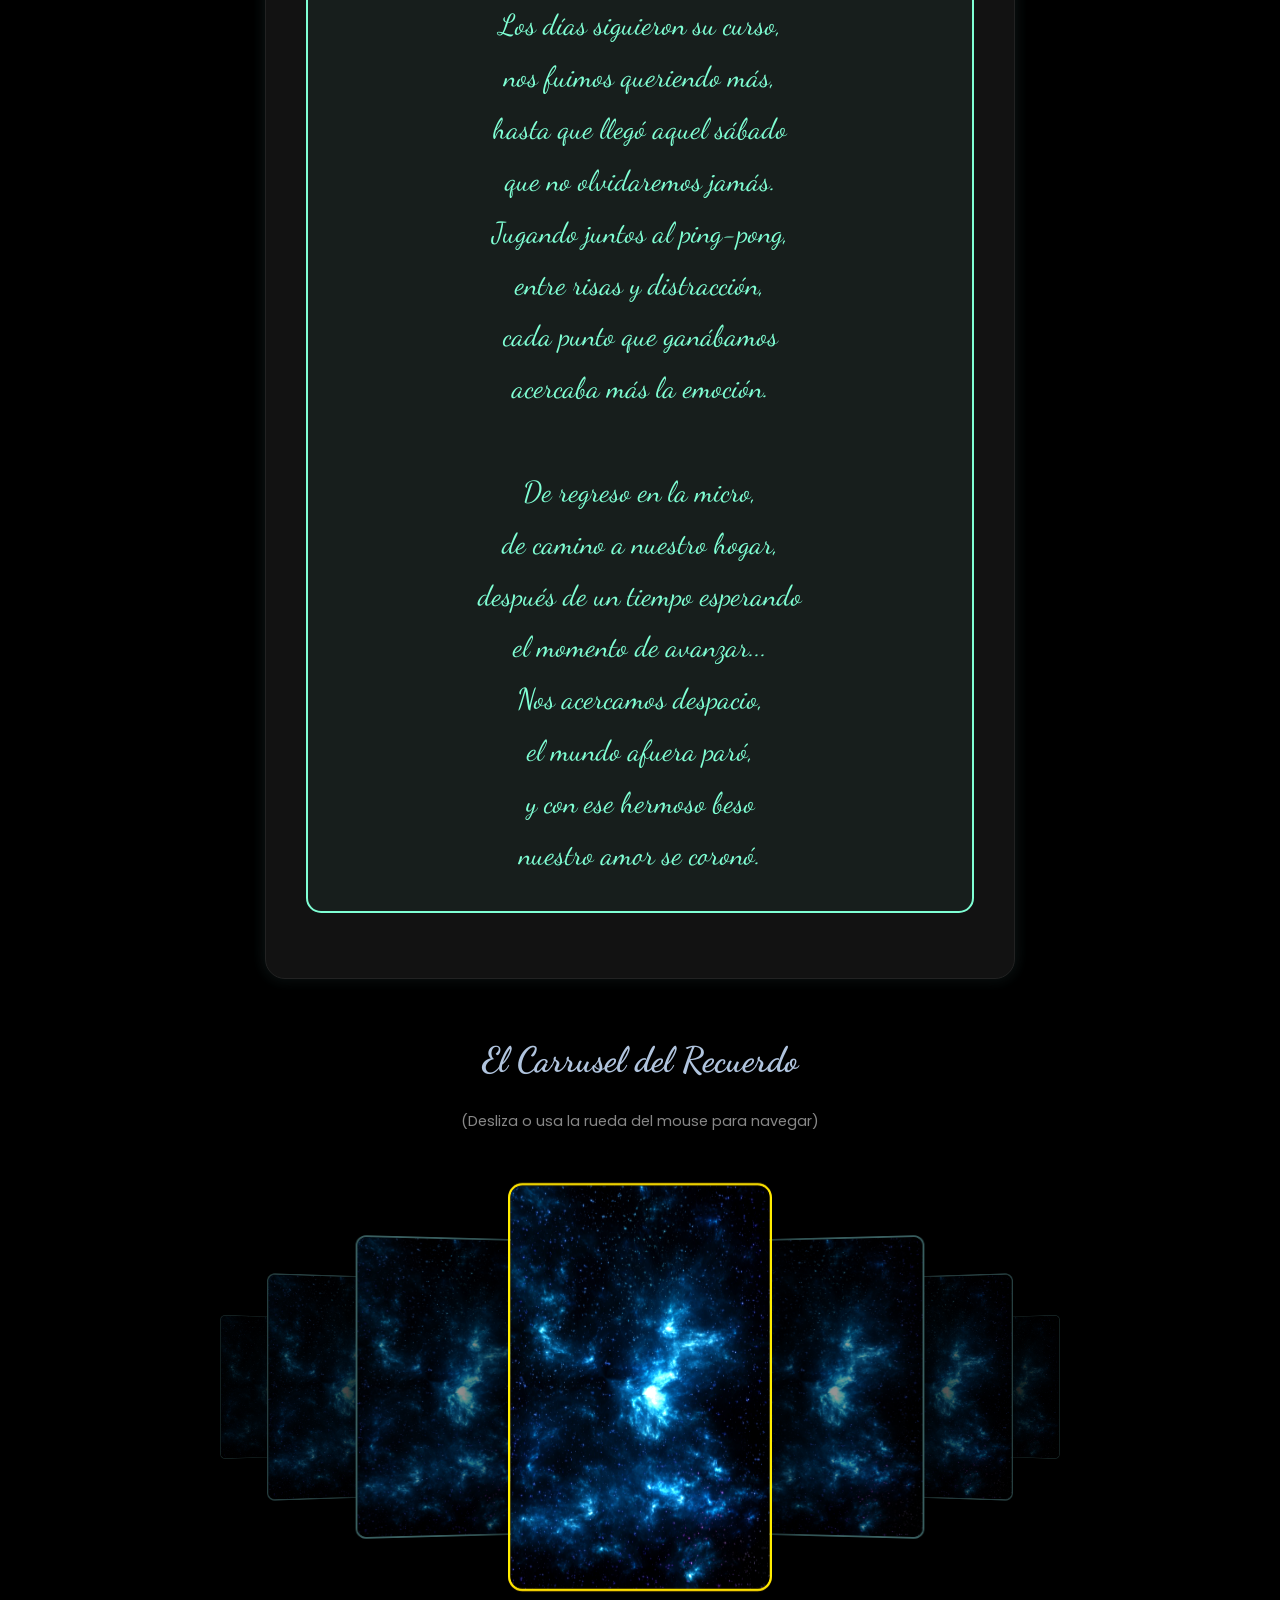
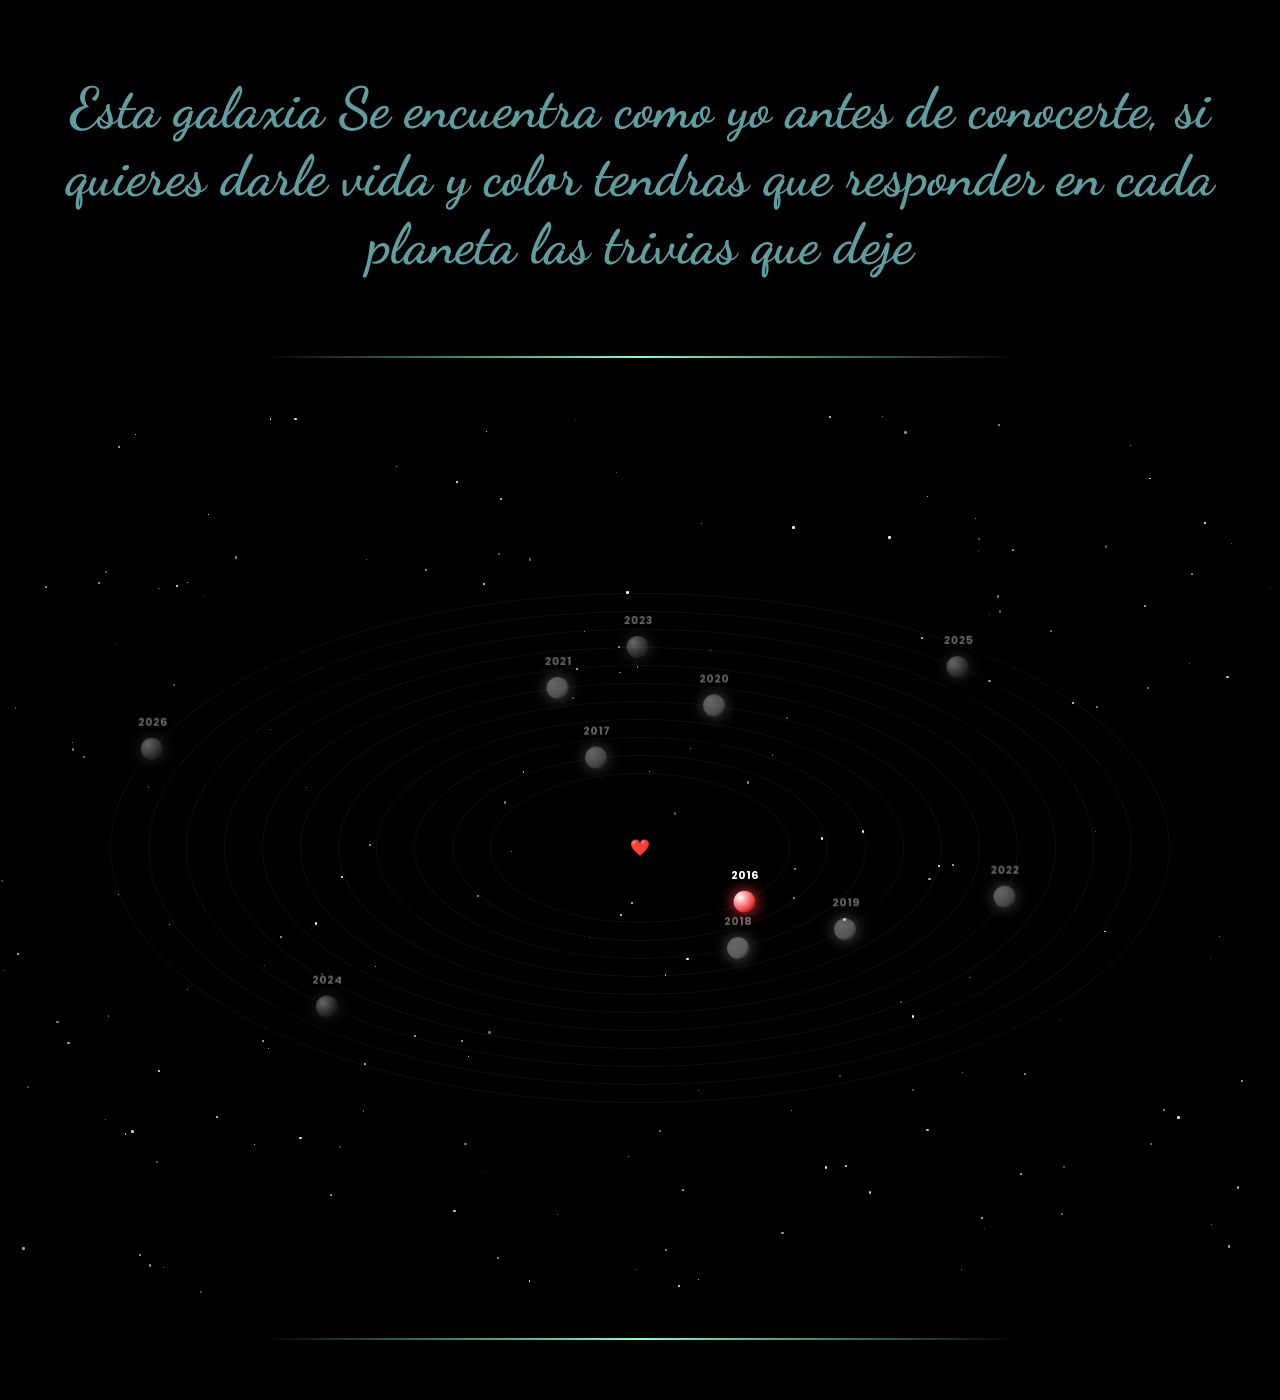
==== commit 9a5bd0b7: "?" ====
--- a/index.html
+++ b/index.html
@@ -166,7 +166,7 @@
         <div class="galaxybody">
             <div id="cometa"></div>
             <div id="universo">
-                <div id="corazon-central">❤️</div> 
+                <div id="corazon-central">❤️</div>
             </div>
 
             <div id="contenedor-trivia" style="display:none;">
--- a/css/GALAXY/galaxia.css
+++ b/css/GALAXY/galaxia.css
@@ -40,16 +40,22 @@
 }
 
 .corazon-central {
-    position: absolute;
-    font-size: 50px;
-    filter: drop-shadow(0 0 20px var(--color-amor));
-    animation: latido 2.2s infinite ease-in-out;
-    z-index: 10;
+    font-size: 80px !important; 
+    animation: latido-parpadeo 2s infinite ease-in-out !important;
+    opacity: 1 !important;
+    display: block !important;
+    z-index: 9999 !important;
 }
 
-@keyframes latido {
-    0%, 100% { transform: scale(1); }
-    50% { transform: scale(1.18); }
+@keyframes latido-parpadeo {
+    0%, 100% { 
+        transform: scale(1);
+        opacity: 1;
+    }
+    50% { 
+        transform: scale(1.4); /* Latido más evidente */
+        opacity: 0.3;          /* Parpadeo más marcado */
+    }
 }
 
 .orbita-elipse {
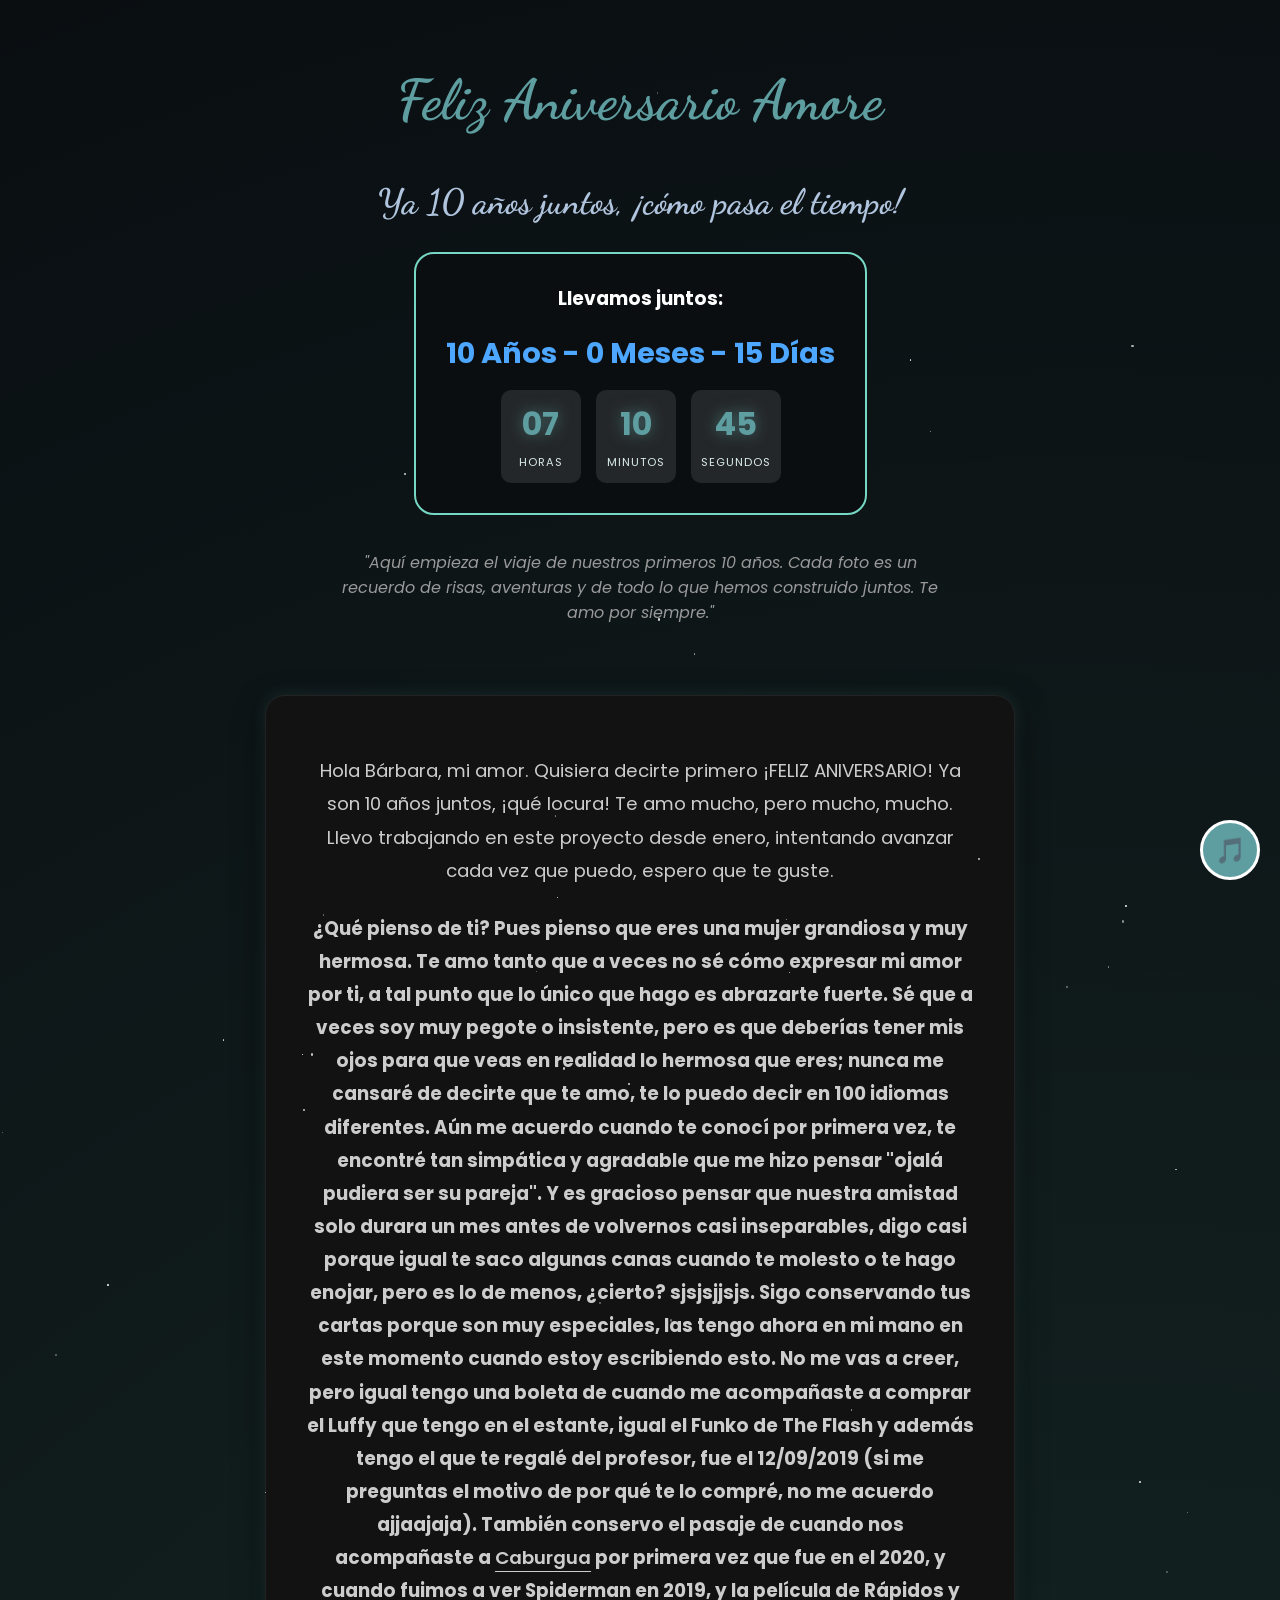
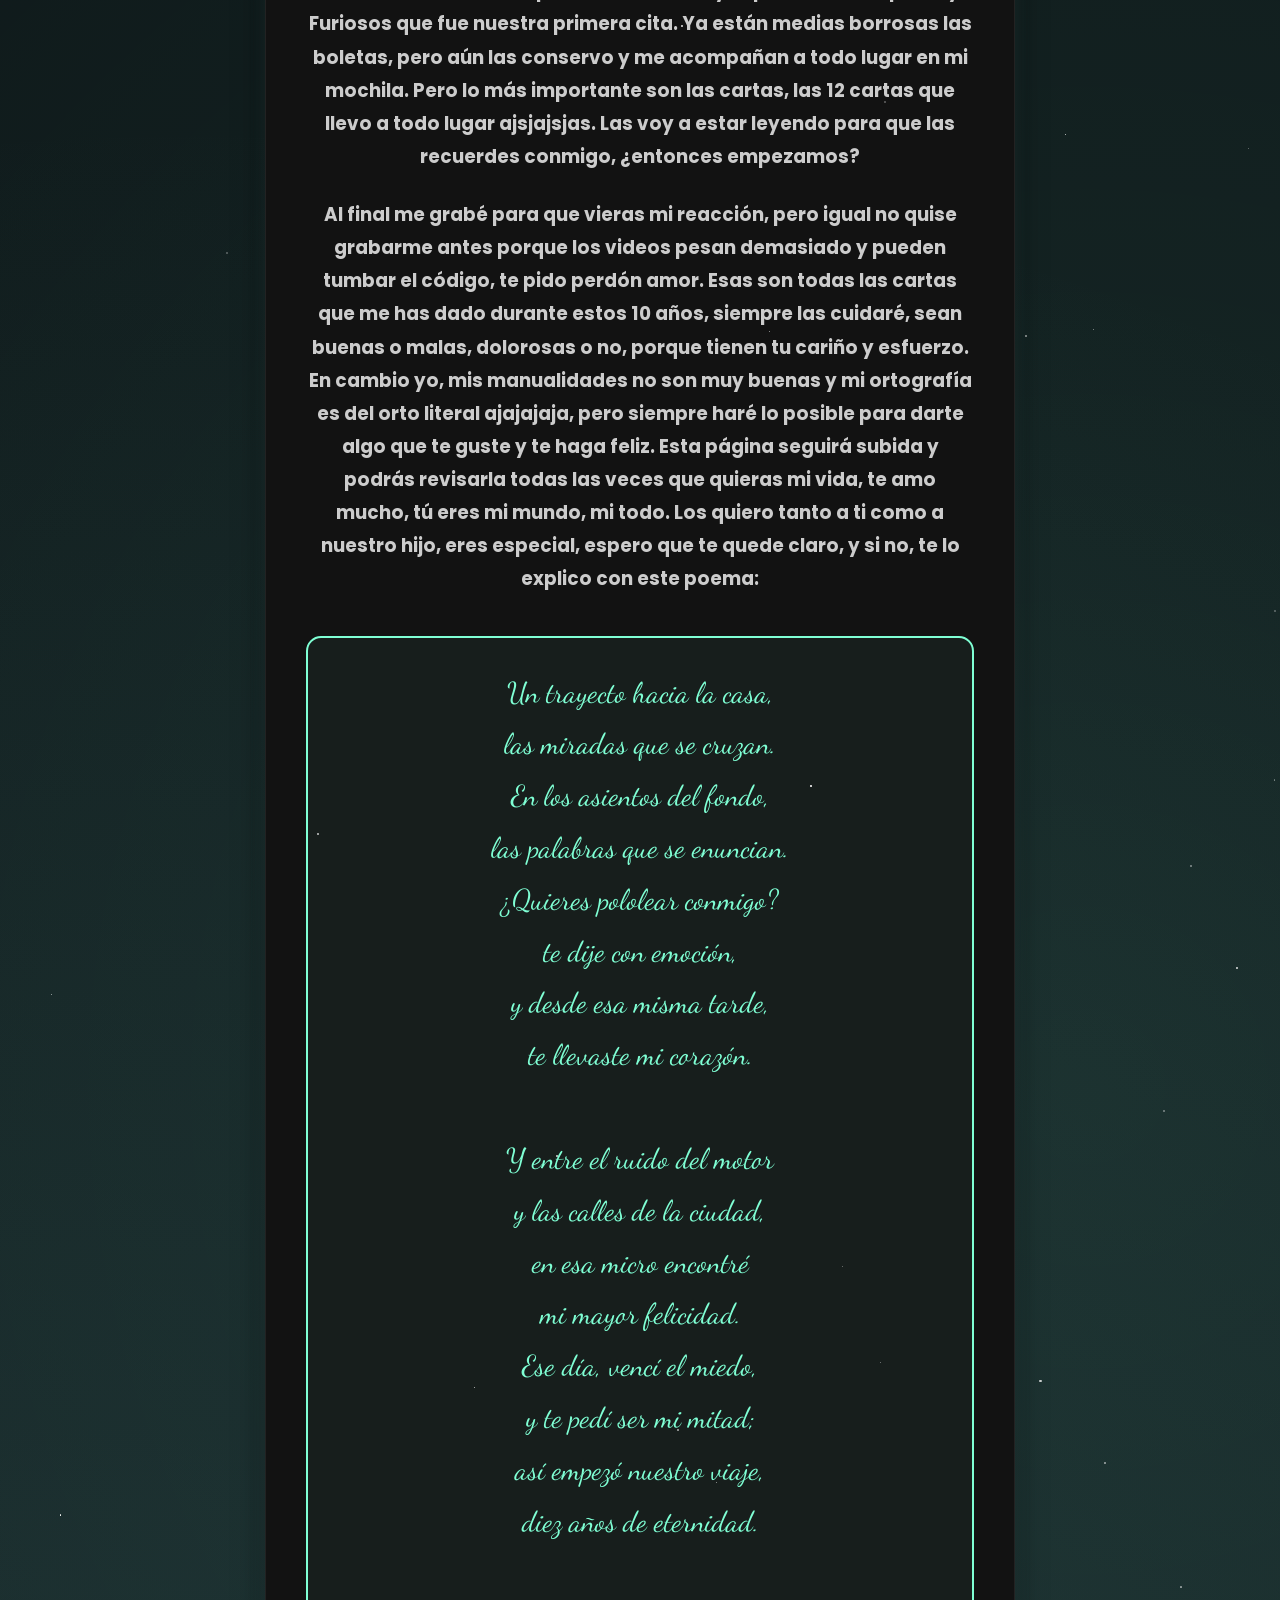
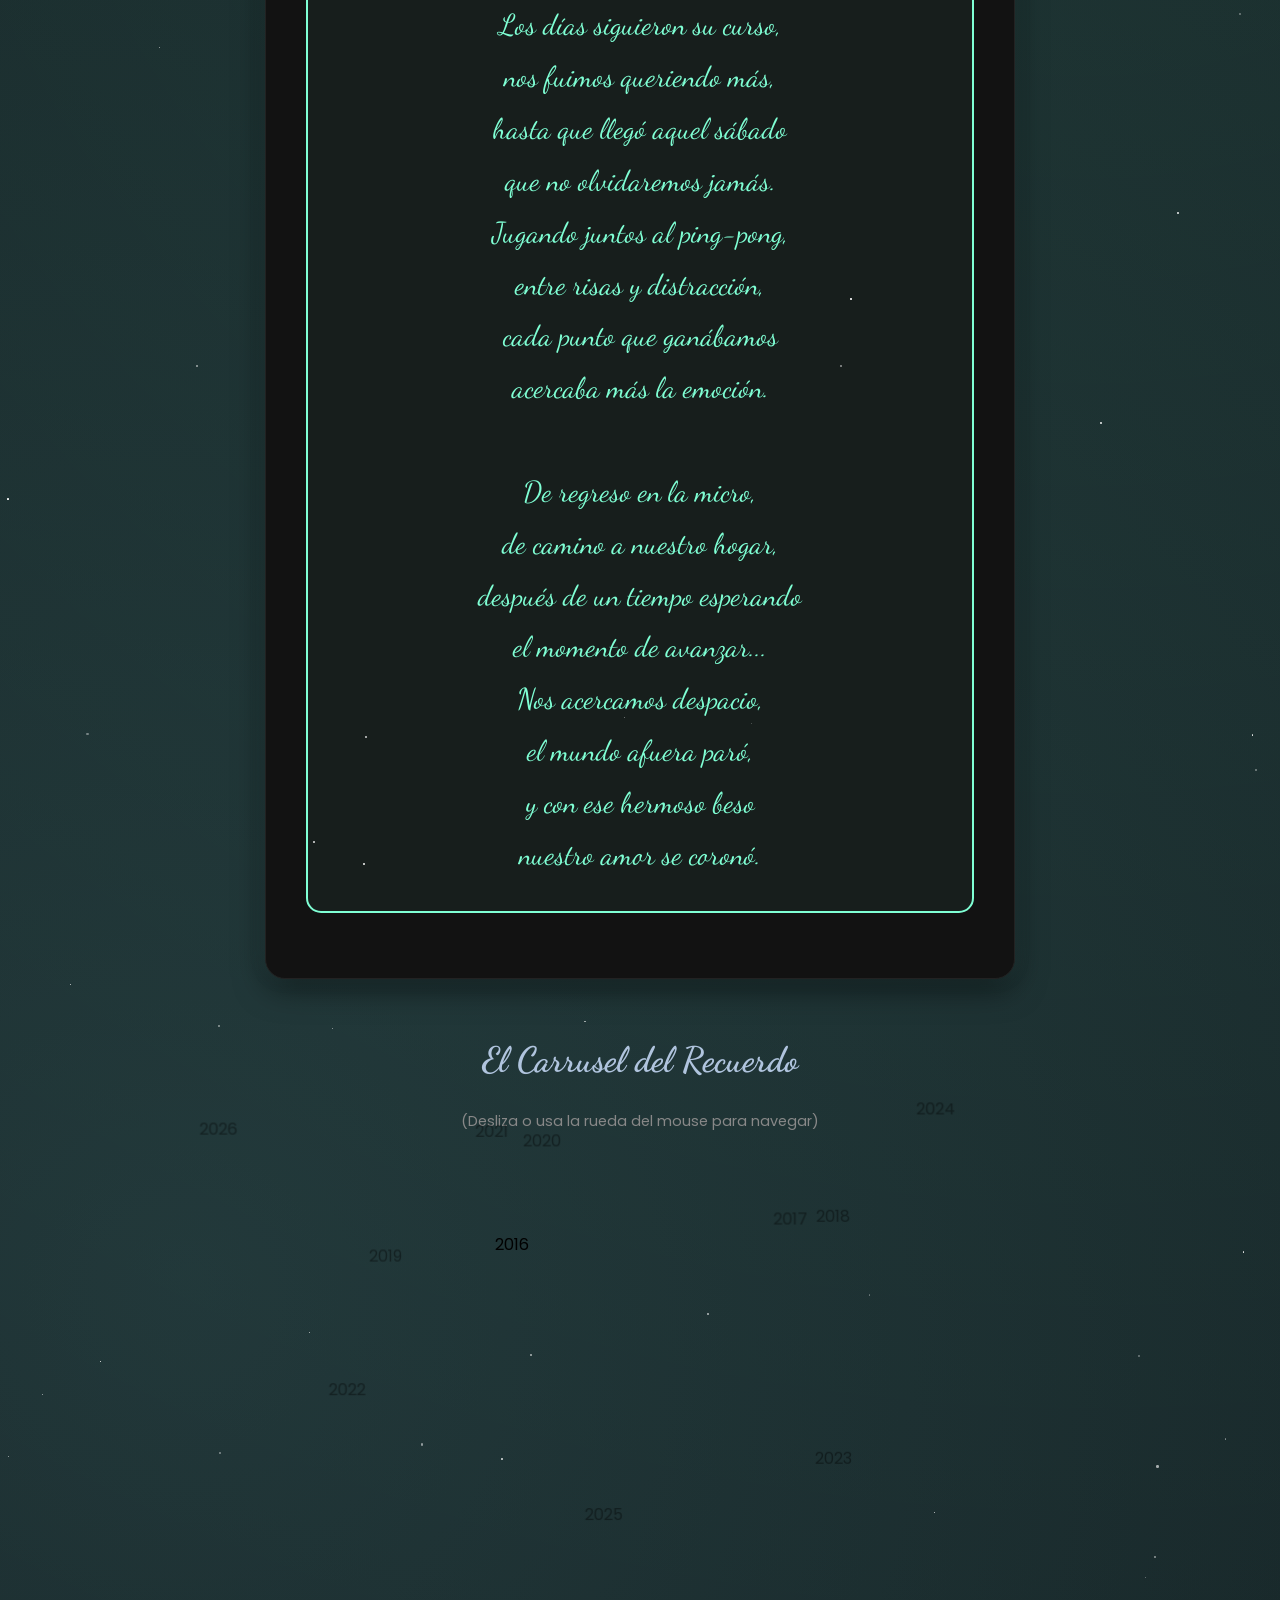
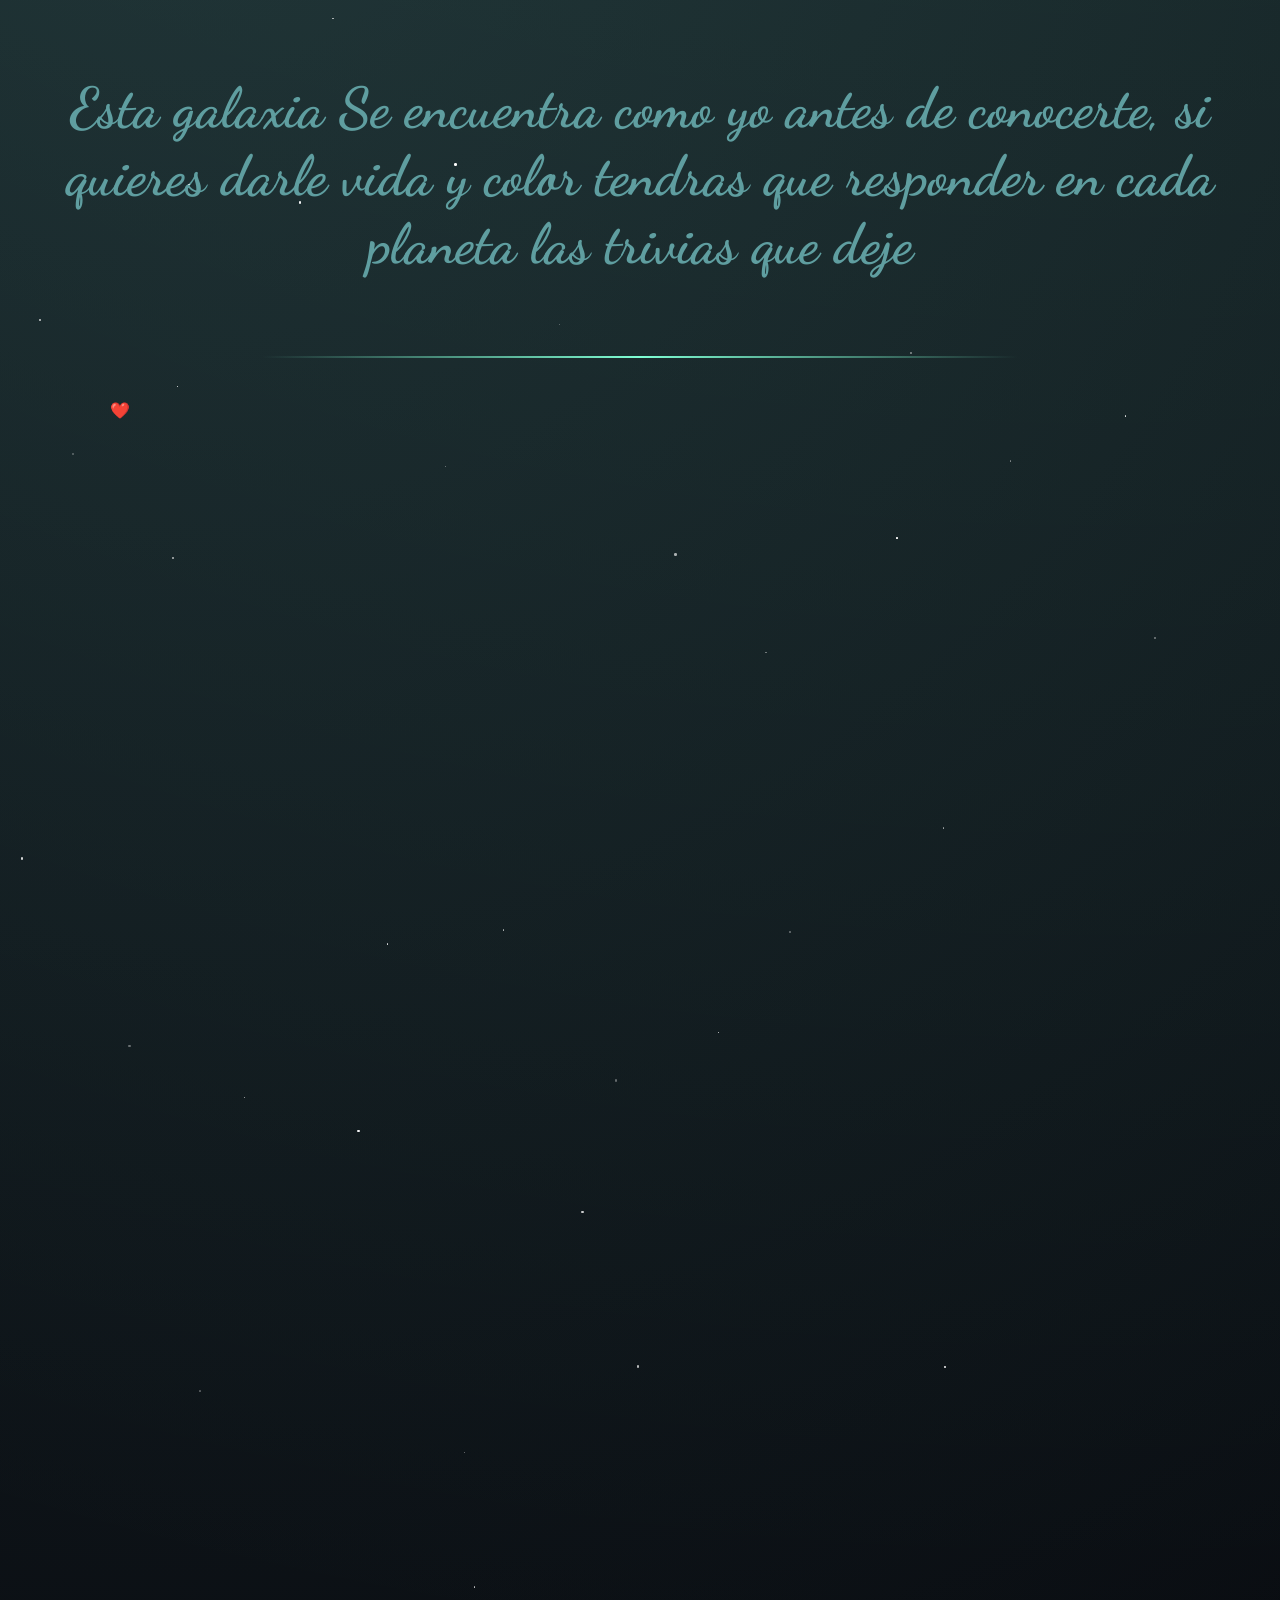
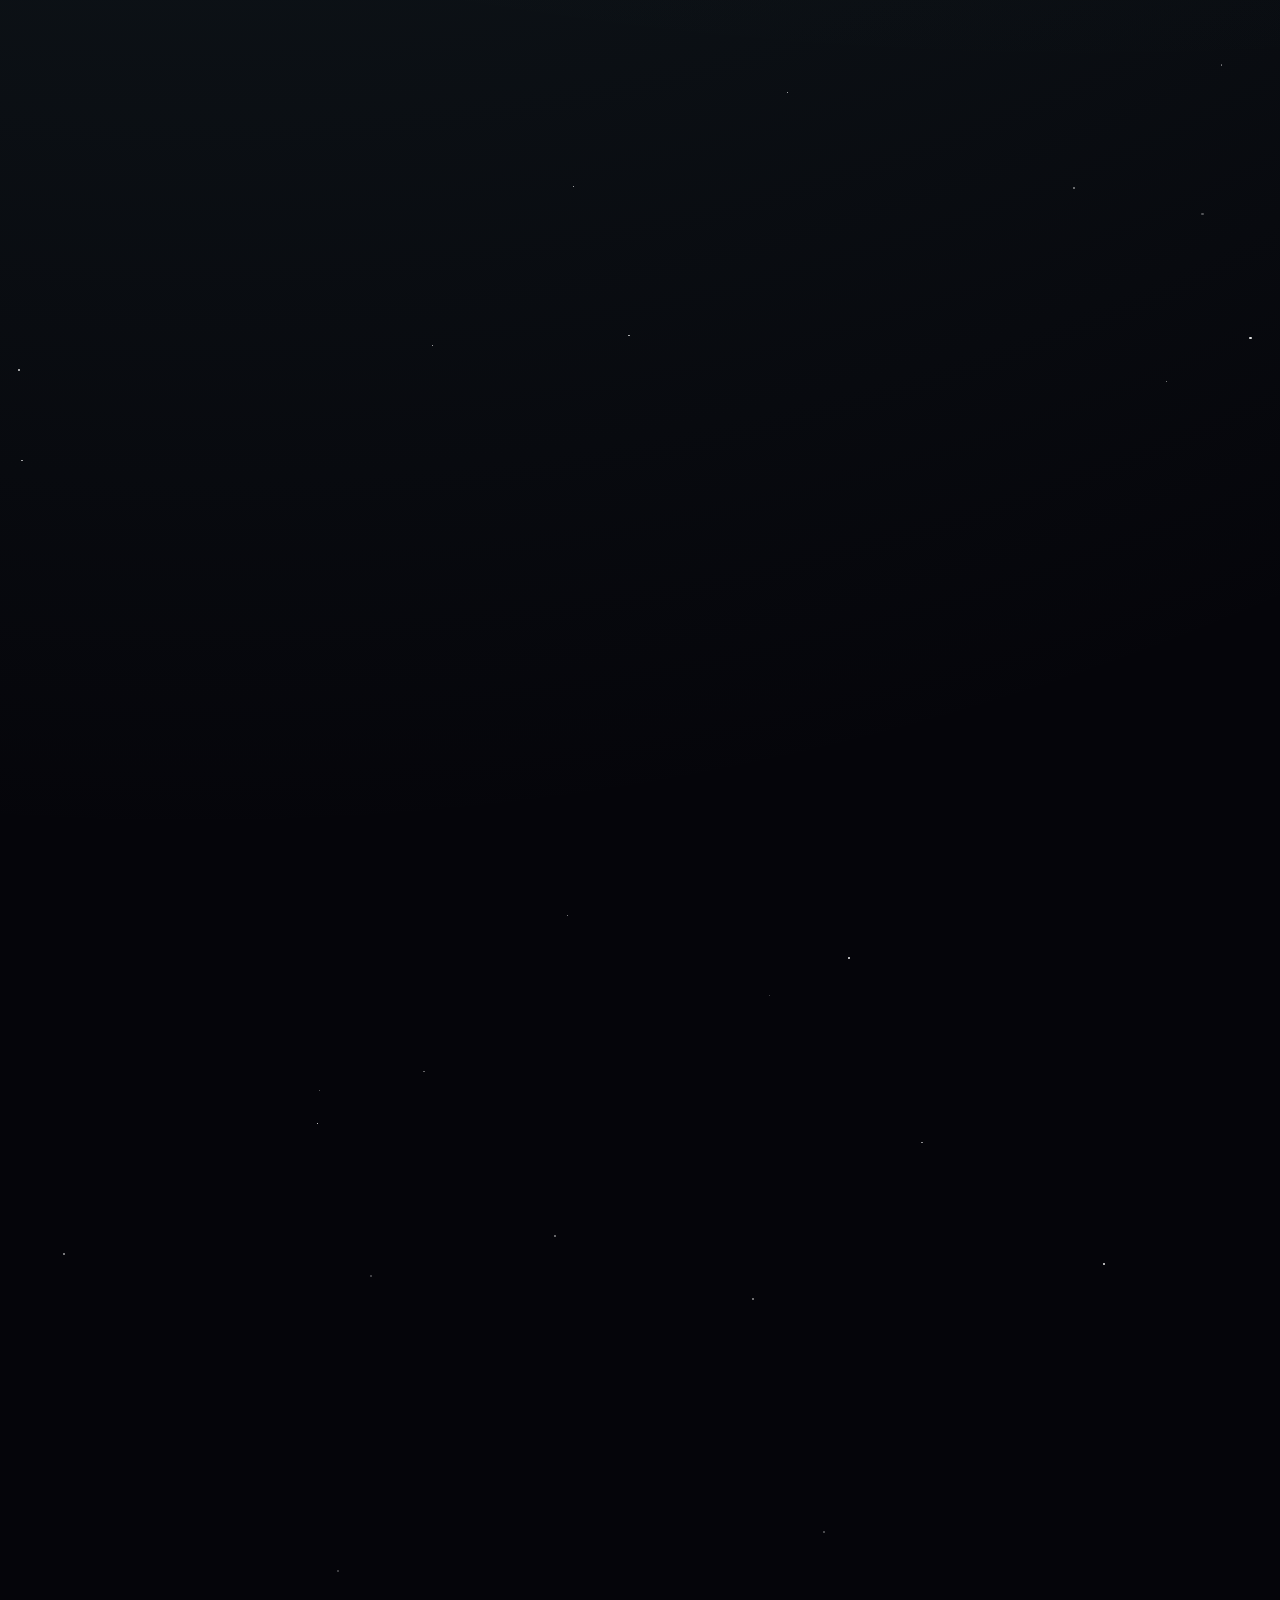
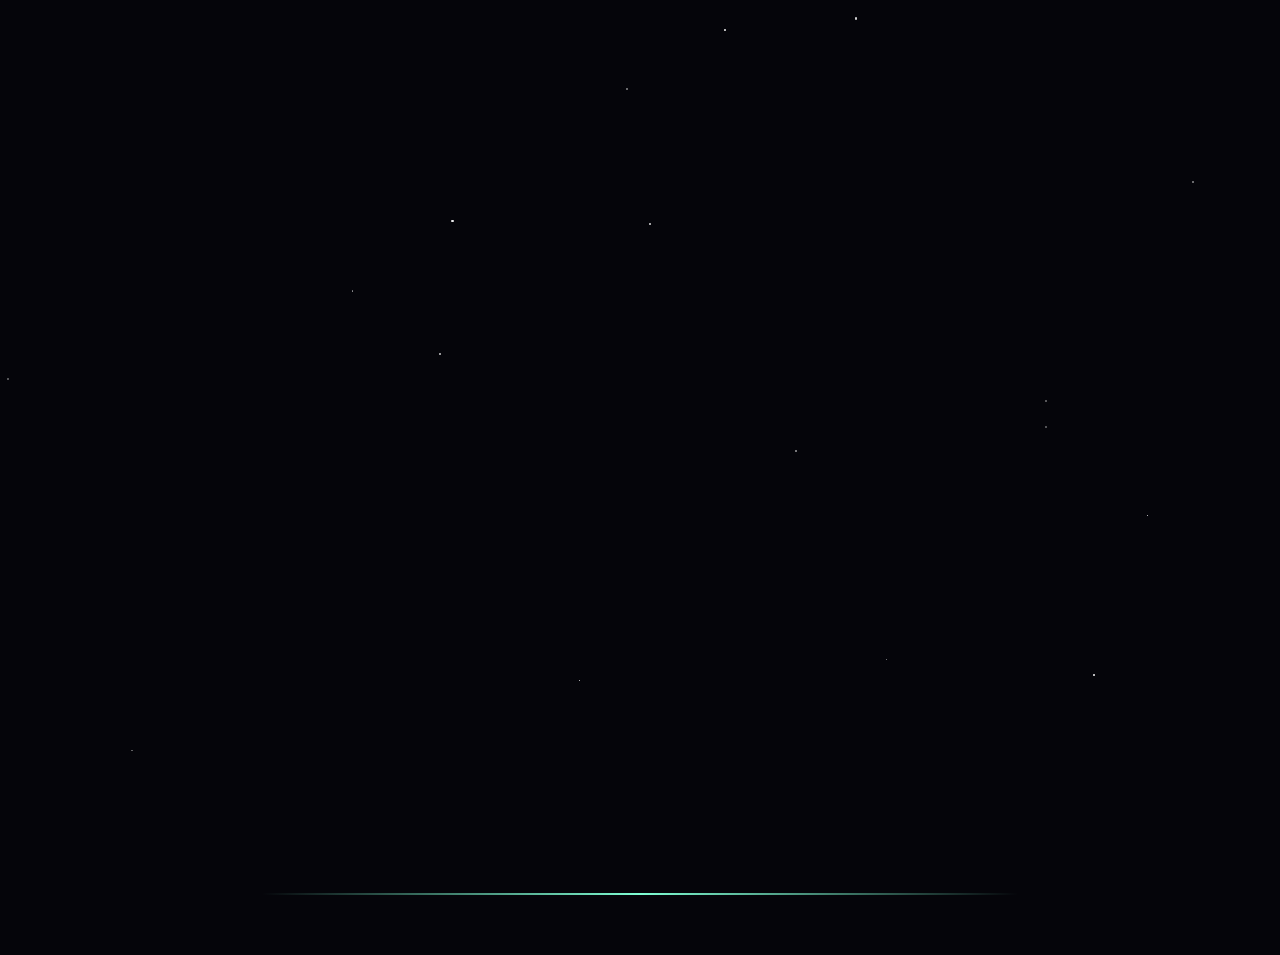
==== commit f12bb9f9: "copia realizada" ====
--- a/index.html
+++ b/index.html
@@ -10,19 +10,20 @@
     <link rel="preconnect" href="https://fonts.gstatic.com" crossorigin>
     
     <link href="https://fonts.googleapis.com/css2?family=Dancing+Script:wght@400..700&family=Poppins:wght@300;400;600&display=swap" rel="stylesheet">
-
+    
     <link rel="stylesheet" href="https://cdnjs.cloudflare.com/ajax/libs/font-awesome/6.4.0/css/all.min.css">
-
+    
     <link rel="icon" href="https://i.pinimg.com/originals/38/e7/3a/38e73ab9ccd7da9649c2857f70e848b4.gif" type="image/gif">
 
     <link rel="stylesheet" href="css/style.css">
     <link rel="stylesheet" href="css/palabras-magicas.css">
     <link rel="stylesheet" href="css/contador.css">
     <link rel="stylesheet" href="css/reproductor.css">
-    <link rel="stylesheet" href="css/CARD SLIDER/carrusel.css">
-    <link rel="stylesheet" href="css//GALAXY/galaxia.css">
-    <link rel="stylesheet" href="css//GALAXY/trivia.css">
-    <link rel="stylesheet" href="css//GALAXY/cometa.css">
+    <link rel="stylesheet" href="css/carrusel/carrusel.css">
+    <link rel="stylesheet" href="css/carrusel/card.css">
+    <link rel="stylesheet" href="css/galaxia/trivia.css">
+    <link rel="stylesheet" href="css/galaxia/trivia.css">
+    <link rel="stylesheet" href="css/galaxia/cometa.css">
 
     <script src="https://cdn.jsdelivr.net/npm/sweetalert2@11"></script>
     <script src="https://cdnjs.cloudflare.com/ajax/libs/gsap/3.12.2/gsap.min.js"></script>
@@ -79,8 +80,8 @@
             Aún me acuerdo cuando te conocí por primera vez, te encontré tan simpática y agradable que me hizo pensar "ojalá pudiera ser su pareja". Y es gracioso pensar que nuestra amistad solo 
             durara un mes antes de volvernos casi inseparables, digo casi porque igual te saco algunas canas cuando te molesto o te hago enojar, pero es lo de menos, ¿cierto? sjsjsjjsjs. 
             Sigo conservando tus cartas porque son muy especiales, las tengo ahora en mi mano en este momento cuando estoy escribiendo esto. No me vas a creer, pero igual tengo 
-            una boleta de cuando me acompañaste a comprar el <span class="palabra-magica" onclick="mostrarMensaje('Luffy')">Luffy</span> que tengo en el estante, igual el Funko de The Flash y además tengo el que te regalé del profesor, fue el 12/09/2019 (si me preguntas el motivo 
-            de por qué te lo compré, no me acuerdo ajjaajaja). También conservo el pasaje de cuando nos acompañaste a <span class="palabra-magica" onclick="mostrarMensaje('Caburgua')">Caburgua</span> por primera vez que fue en el 2020, y cuando fuimos a ver Spiderman en 2019, y la <span class="palabra-magica" onclick="mostrarMensaje('película')">película</span> de Rápidos y Furiosos que fue nuestra primera cita. 
+            una boleta de cuando me acompañaste a comprar el Luffy que tengo en el estante, igual el Funko de The Flash y además tengo el que te regalé del profesor, fue el 12/09/2019 (si me preguntas el motivo 
+            de por qué te lo compré, no me acuerdo ajjaajaja). También conservo el pasaje de cuando nos acompañaste a <span class="palabra-magica" onclick="mostrarMensaje('Caburgua')">Caburgua</span> por primera vez que fue en el 2020, y cuando fuimos a ver Spiderman en 2019, y la película de Rápidos y Furiosos que fue nuestra primera cita. 
             Ya están medias borrosas las boletas, pero aún las conservo y me acompañan a todo lugar en mi mochila. Pero lo más importante son las cartas, las 12 cartas que llevo a todo lugar ajsjajsjas.
             Las voy a estar leyendo para que las recuerdes conmigo, ¿entonces empezamos?
         </h3>
@@ -153,7 +154,8 @@
                 </div>
             </div>
         </div>
-        <script src="javascript/CARD SLIDER/carrusel.js"></script>
+        <script src="javascript/carrusel/carrusel.js"></script>
+        <script src="javascript/carrusel/cards.js"></script>
     </section>
 
 
@@ -166,7 +168,7 @@
         <div class="galaxybody">
             <div id="cometa"></div>
             <div id="universo">
-                <div id="corazon-central">❤️</div>
+                <div id="corazon-central">❤️</div> 
             </div>
 
             <div id="contenedor-trivia" style="display:none;">
@@ -182,9 +184,9 @@
                     Cargando...
                 </h2>
 
-                <div id="trivia-pregunta">
+                <p id="trivia-pregunta">
                     Preparando preguntas...
-                </div>
+                </p>
 
                 <div id="trivia-opciones"></div>
 
@@ -209,10 +211,10 @@
 
         </div>
 
-        <script src="javascript/GALAXY/trivias.js"></script>
-        <script src="javascript/GALAXY/galaxia.js"></script>
-        <script src="javascript/GALAXY/cometa.js"></script>
-
+
+        <script src="javascript//galaxia/trivias.js"></script>
+        <script src="javascript/galaxia/galaxia.js"></script>
+        <script src="javascript/galaxia/cometa.js"></script>
     </section>
 
 <div class="separador"></div>
@@ -222,6 +224,8 @@
 </html>
 <!-- 
 PUNTOS A TOMAR
+1.- TRANSICIONES CON MENSAJES OCULTOS AL HACER CLICKS
+2.- En algunas imagenes que al hace click o pasar el mouse tenga mensajitos
 3.- corregir los cometas - Precarga de imágenes - 
 4.- cuestionario donde deba respondera 10 preguntas de cada año y que cada respuesta correcta rellene una barra y al final de esa barra de un premio o algo - la fallar sale un capoo triste en cada pregunta
 5.- que cada año haga una funcion diferente no se que el 2016 tenga un custionario - 2017 un karaoke - 2018...... y asi sucesibamente
--- a/css/style.css
+++ b/css/style.css
@@ -16,15 +16,13 @@
     width: 100%;
     margin: 0;
     padding: 0;
-    overflow-x: hidden;
-    -webkit-overflow-scrolling: touch;
-    touch-action: auto; 
-    overscroll-behavior-y: auto;
+    overflow-x: hidden; /* Esto es vital para evitar el scroll horizontal */
+    -webkit-overflow-scrolling: touch; /* Mejora la fluidez en dispositivos Apple */
     position: relative;
 }
 
 body {
-    background-color: #000000;
+    background-color: #000000; /* Color base negro */
     margin: 0;
     padding: 20px;
     font-family: 'Poppins', sans-serif;
@@ -33,27 +31,27 @@
     align-items: center;
     min-height: 100vh;
     padding: 20px 10px;
-    position: relative;
+    position: relative; /* Necesario para que el pseudo-elemento se posicione bien */
     overflow-x: hidden;
 }
 
+/* Esta capa es el fondo real que cubre todo */
 body::before {
     content: "";
-    position: fixed; 
+    position: absolute; /* Cambiamos a absolute para que se desplace con el scroll */
     top: 0;
     left: 0;
     width: 100%;
-    height: 100vh;
-    height: 100svh;
+    height: 100%; /* Cubre todo el alto de la página */
     z-index: -1;
     background-color: #05050a;
     background-image: 
         radial-gradient(circle at 15% 50%, rgba(95, 158, 160, 0.25), transparent 60%),
         radial-gradient(circle at 85% 30%, rgba(127, 255, 212, 0.15), transparent 60%);
+    background-attachment: scroll; /* Ahora sí se moverá con el contenido */
     background-size: cover;
     background-repeat: no-repeat;
 }
-
 #CUERPO {
     max-width: 750px;
     background-color: var(--color-tarjeta);
--- a/css/reproductor.css
+++ b/css/reproductor.css
@@ -1,7 +1,7 @@
 #contenedor-reproductor {
     position: fixed;
-    bottom: max(20px, env(safe-area-inset-bottom)); 
-    right: max(20px, env(safe-area-inset-right));
+    bottom: 20px;
+    right: 20px;
     z-index: 9999; 
     display: flex;
     flex-direction: column;
--- a/css/carrusel/carrusel.css
+++ b/css/carrusel/carrusel.css
@@ -0,0 +1,98 @@
+/* --- ESCENA PRINCIPAL --- */
+.escena-stack {
+    position: relative;
+    width: 100%; 
+    height: 500px;
+    display: flex; 
+    align-items: center; 
+    justify-content: center;
+    perspective: 1500px; 
+    cursor: grab;
+    touch-action: none; 
+}
+
+/* Cartas de las Fotos */
+.foto-card {
+    position: absolute; 
+    width: 220px; 
+    height: 340px;
+    border-radius: 12px; 
+    border: 2px solid cadetblue;
+    background-color: #1a1a1a; 
+    object-fit: cover;
+    /* Cambio: Transición más rápida que el intervalo para evitar bugs */
+    transition: all 0.8s cubic-bezier(0.25, 0.46, 0.45, 0.94);
+    box-shadow: 0 20px 60px rgba(0,0,0,0.9); 
+    cursor: pointer;
+}
+
+.oculta { 
+    opacity: 0; 
+    transform: scale(0) translateZ(-500px);
+    pointer-events: none; 
+}
+
+.pos-centro { 
+    transform: translateZ(250px) translateX(0) scale(1); 
+    filter: brightness(1.1); 
+    opacity: 1; 
+    border-color: gold;
+    z-index: 50;
+}
+
+/* Posiciones laterales */
+.pos-d1 { transform: translateX(180px) translateZ(50px) rotateY(-15deg) scale(0.85); filter: brightness(0.6); z-index: 40; }
+.pos-d2 { transform: translateX(320px) translateZ(-100px) rotateY(-25deg) scale(0.7); filter: brightness(0.4); z-index: 30; }
+.pos-d3 { transform: translateX(450px) translateZ(-300px) rotateY(-35deg) scale(0.5); filter: brightness(0.2); z-index: 20; }
+.pos-i1 { transform: translateX(-180px) translateZ(50px) rotateY(15deg) scale(0.85); filter: brightness(0.6); z-index: 40; }
+.pos-i2 { transform: translateX(-320px) translateZ(-100px) rotateY(25deg) scale(0.7); filter: brightness(0.4); z-index: 30; }
+.pos-i3 { transform: translateX(-450px) translateZ(-300px) rotateY(35deg) scale(0.5); filter: brightness(0.2); z-index: 20; }
+
+/* --- RESPONSIVE (Móviles e iPad) --- */
+@media (max-width: 768px) {
+    .escena-stack { height: 400px; }
+    .foto-card { width: 160px; height: 240px; }
+    
+    /* Ajuste de posiciones para pantallas pequeñas */
+    .pos-d1 { transform: translateX(120px) translateZ(20px) rotateY(-10deg) scale(0.8); }
+    .pos-d2 { transform: translateX(200px) translateZ(-50px) rotateY(-20deg) scale(0.6); }
+    .pos-i1 { transform: translateX(-120px) translateZ(20px) rotateY(10deg) scale(0.8); }
+    .pos-i2 { transform: translateX(-200px) translateZ(-50px) rotateY(20deg) scale(0.6); }
+    .pos-d3, .pos-i3 { opacity: 0; } /* Ocultamos las lejanas en móvil */
+}
+
+/* Modal y resto de estilos se mantienen igual que tenías */
+#modal-foto { position: fixed; top: 0; left: 0; width: 100vw; height: 100vh; background: rgba(0,0,0,0.85); display: flex; justify-content: center; align-items: center; z-index: 9999; transition: opacity 0.3s; }
+.modal-oculto { opacity: 0; pointer-events: none; }
+
+/* --- ADAPTACIÓN PARA TELÉFONOS (CARRUSEL) --- */
+@media (max-width: 768px) {
+    .carrusel-container {
+        width: 95% !important; 
+        max-width: none !important;
+        margin: 30px auto !important;
+        border-radius: 15px !important;
+    }
+    .carrusel-item {
+        height: 300px !important;
+    }
+    .carrusel-btn {
+        padding: 15px 10px !important; 
+        background: rgba(0, 0, 0, 0.3) !important; 
+        font-size: 18px !important;
+    }
+
+    .carrusel-caption {
+        font-size: 14px !important;
+        padding: 10px !important;
+    }
+
+    .marco-arte-gloria {
+        border-width: 6px;
+        padding: 8px;
+    }
+    #marco-mensaje-flotante {
+        font-size: 1.6rem;
+        margin-top: 15px;
+    }
+}
--- a/css/carrusel/card.css
+++ b/css/carrusel/card.css
@@ -0,0 +1,106 @@
+.marco-arte-gloria {
+    position: relative;
+    padding: 12px; 
+    border-radius: 15px;
+    display: inline-block;
+    overflow: hidden; /* Corta el brillo para que no salga del borde */
+    background: #1a1a1a; /* Fondo de seguridad tras la foto */
+    box-shadow: 0 0 40px rgba(184, 134, 11, 0.5);
+}
+
+.marco-arte-gloria::before {
+    content: "";
+    position: absolute;
+    top: -50%; left: -50%;
+    width: 200%; height: 200%;
+    /* Creamos un "abanico" de colores dorados */
+    background: conic-gradient(
+        from 0deg,
+        transparent 0deg,
+        #b8860b 90deg, 
+        #ffd700 180deg, 
+        #e6c35c 270deg,
+        transparent 360deg
+    );
+    animation: rotarOro 4s linear infinite; /* Animación de giro */
+    z-index: 1;
+}
+
+/* La imagen dentro del cuadro */
+.marco-arte-gloria img { 
+    position: relative;
+    display: block;
+    max-width: 80vw;
+    max-height: 65vh;
+    border-radius: 8px;
+    z-index: 2; /* Importante para estar sobre el brillo */
+    border: 2px solid rgba(255, 215, 0, 0.3); /* Un fino borde interno */
+}
+
+@keyframes rotarOro {
+    from { transform: rotate(0deg); }
+    to { transform: rotate(360deg); }
+}
+
+/* --- El Mensaje Flotante --- */
+#marco-mensaje-flotante { 
+    margin-top: 30px; /* Separación del cuadro */
+    padding: 10px 20px;
+    background: transparent; /* Ya no es un bloque blanco */
+    color: #f0e6d2; /* Blanco crema suave */
+    font-family: 'Dancing Script', cursive; 
+    font-size: 2.2rem; /* Más grande y legible */
+    text-align: center;
+    text-shadow: 0 0 15px rgba(240, 230, 210, 0.6); /* Resplandor en el texto */
+    
+    /* Efecto de entrada por letras (requiere JS) */
+    opacity: 0;
+    transform: translateY(20px);
+    transition: opacity 1s ease 0.4s, transform 0.8s ease 0.4s;
+}
+
+/* Mostrar el texto cuando el modal esté activo */
+#modal-foto:not(.modal-oculto) #marco-mensaje-flotante {
+    opacity: 1;
+    transform: translateY(0);
+}
+
+/* --- Partículas de Polvo Estelar --- */
+#polvo-estelar {
+    position: absolute;
+    top: 0; left: 0;
+    width: 100%; height: 100%;
+    pointer-events: none; /* No interfiere con los clics */
+    z-index: -1; /* Detrás del cuadro */
+}
+
+.modal-contenido img { 
+    max-width: 90%; 
+    max-height: 60vh; 
+    border: 5px solid white; 
+    border-radius: 10px; 
+}
+
+#marco-mensaje { 
+    background: white; 
+    color: black; 
+    padding: 15px; 
+    border-radius: 0 0 10px 10px; 
+    font-family: 'Dancing Script', cursive; 
+    font-size: 1.5rem; 
+    margin-top: -5px; 
+    text-align: center; 
+}
+
+#btn-cerrar-foto { 
+    position: absolute; 
+    top: -15px; 
+    right: -15px; 
+    background: cadetblue; 
+    border: 3px solid white; 
+    width: 35px; 
+    height: 35px; 
+    border-radius: 50%; 
+    color: white; 
+    cursor: pointer; 
+}
--- a/css/galaxia/trivia.css
+++ b/css/galaxia/trivia.css
@@ -0,0 +1,89 @@
+#contenedor-trivia {
+    position: fixed !important;
+    top: 50% !important;
+    left: 50% !important;
+    transform: translate(-50%, -50%) !important;
+    z-index: 99999 !important; /* Capa máxima */
+    background: rgba(10, 10, 20, 0.9) !important;
+    backdrop-filter: blur(15px) !important;
+    padding: 30px;
+    border-radius: 20px;
+    border: 2px solid cadetblue;
+    color: white;
+    width: 85%;
+    max-width: 400px;
+    text-align: center;
+    max-height: 85vh; 
+    overflow-y: auto;
+}
+
+.boton-opcion {
+    background: rgba(95, 158, 160, 0.15);
+    border: 1px solid rgba(95, 158, 160, 0.5);
+    color: white;
+    margin: 10px 0;
+    padding: 15px;
+    width: 100%;
+    border-radius: 12px;
+    cursor: pointer;
+    transition: all 0.3s ease;
+    font-size: 1rem;
+    -webkit-tap-highlight-color: transparent;
+    outline: none;
+}
+
+@media (hover: hover) {
+    .boton-opcion:hover {
+        background: cadetblue;
+        transform: translateY(-2px);
+    }
+}
+.pixel {
+    position: absolute;
+    width: 6px; height: 6px;
+    background: var(--p-color);
+    border-radius: 1px;
+    z-index: 2000;
+    box-shadow: 0 0 8px var(--p-color);
+}
+
+body.modal-abierto {
+    overflow: hidden;
+    position: fixed; /* Esto asegura el bloqueo total en iOS */
+    width: 100%;
+}
+
+#btn-cerrar-trivia {
+    position: absolute;
+    top: 10px;
+    right: 15px;
+    background: transparent;
+    border: none;
+    color: cadetblue;
+    font-size: 30px;
+    font-weight: bold;
+    cursor: pointer;
+    line-height: 1;
+    transition: 0.3s;
+    z-index: 10001; /* Por encima del contenido interno */
+}
+
+#btn-cerrar-trivia:hover {
+    color: white;
+    transform: scale(1.2);
+}
+
+/* Ajuste para que el título no choque con la X */
+#trivia-titulo {
+    padding-top: 10px;
+    margin-right: 20px;
+}
+
+/* --- ADAPTACIÓN PARA TELÉFONOS Y TABLETS --- */
+
+/* Para iPads y Tablets (Regla Nueva) */
+@media (max-width: 1024px) {
+    #universo {
+        transform: scale(0.85); 
+    }
+}
--- a/css/galaxia/trivia.css
+++ b/css/galaxia/trivia.css
@@ -0,0 +1,89 @@
+#contenedor-trivia {
+    position: fixed !important;
+    top: 50% !important;
+    left: 50% !important;
+    transform: translate(-50%, -50%) !important;
+    z-index: 99999 !important; /* Capa máxima */
+    background: rgba(10, 10, 20, 0.9) !important;
+    backdrop-filter: blur(15px) !important;
+    padding: 30px;
+    border-radius: 20px;
+    border: 2px solid cadetblue;
+    color: white;
+    width: 85%;
+    max-width: 400px;
+    text-align: center;
+    max-height: 85vh; 
+    overflow-y: auto;
+}
+
+.boton-opcion {
+    background: rgba(95, 158, 160, 0.15);
+    border: 1px solid rgba(95, 158, 160, 0.5);
+    color: white;
+    margin: 10px 0;
+    padding: 15px;
+    width: 100%;
+    border-radius: 12px;
+    cursor: pointer;
+    transition: all 0.3s ease;
+    font-size: 1rem;
+    -webkit-tap-highlight-color: transparent;
+    outline: none;
+}
+
+@media (hover: hover) {
+    .boton-opcion:hover {
+        background: cadetblue;
+        transform: translateY(-2px);
+    }
+}
+.pixel {
+    position: absolute;
+    width: 6px; height: 6px;
+    background: var(--p-color);
+    border-radius: 1px;
+    z-index: 2000;
+    box-shadow: 0 0 8px var(--p-color);
+}
+
+body.modal-abierto {
+    overflow: hidden;
+    position: fixed; /* Esto asegura el bloqueo total en iOS */
+    width: 100%;
+}
+
+#btn-cerrar-trivia {
+    position: absolute;
+    top: 10px;
+    right: 15px;
+    background: transparent;
+    border: none;
+    color: cadetblue;
+    font-size: 30px;
+    font-weight: bold;
+    cursor: pointer;
+    line-height: 1;
+    transition: 0.3s;
+    z-index: 10001; /* Por encima del contenido interno */
+}
+
+#btn-cerrar-trivia:hover {
+    color: white;
+    transform: scale(1.2);
+}
+
+/* Ajuste para que el título no choque con la X */
+#trivia-titulo {
+    padding-top: 10px;
+    margin-right: 20px;
+}
+
+/* --- ADAPTACIÓN PARA TELÉFONOS Y TABLETS --- */
+
+/* Para iPads y Tablets (Regla Nueva) */
+@media (max-width: 1024px) {
+    #universo {
+        transform: scale(0.85); 
+    }
+}
--- a/css/galaxia/cometa.css
+++ b/css/galaxia/cometa.css
@@ -0,0 +1,55 @@
+#cometa {
+    position: absolute; 
+    width: 40px;  /* Mantenemos el área grande para facilitar el click */
+    height: 40px;
+    z-index: 50; 
+    cursor: pointer;
+    display: none;
+    pointer-events: auto; 
+}
+
+#modal-cometa {
+    display: none;
+    position: fixed;
+    top: 50%; left: 50%;
+    transform: translate(-50%, -50%);
+    width: 90%; max-width: 400px;
+    background: rgba(8, 8, 20, 0.98);
+    border: 2px solid var(--color-primario);
+    padding: 30px;
+    border-radius: 20px;
+    text-align: center;
+    z-index: 1000;
+    backdrop-filter: blur(15px);
+}
+
+#cometa::before {
+    content: "";
+    position: absolute;
+    top: 50%;
+    left: 50%;
+    transform: translate(-50%, -50%);
+    width: 8px;
+    height: 8px;
+    background: #ffffff;
+    border-radius: 50%;
+    box-shadow: 0 0 15px #e0f7fa;
+}
+
+#cometa::after {
+    content: "";
+    position: absolute;
+    top: 50%; 
+    transform: translateY(-50%);
+    right: 50%; /* Nace desde el centro de la cabeza */
+    width: 120px; /* Largo de la estela */
+    height: 3px; /* Grosor de la estela */
+    background: linear-gradient(to left, rgba(255,255,255,0.9), transparent);
+}
+
+.modal-espacial-borde {
+    border: 2px solid cadetblue !important;
+    border-radius: 20px !important;
+    backdrop-filter: blur(10px);
+}
+
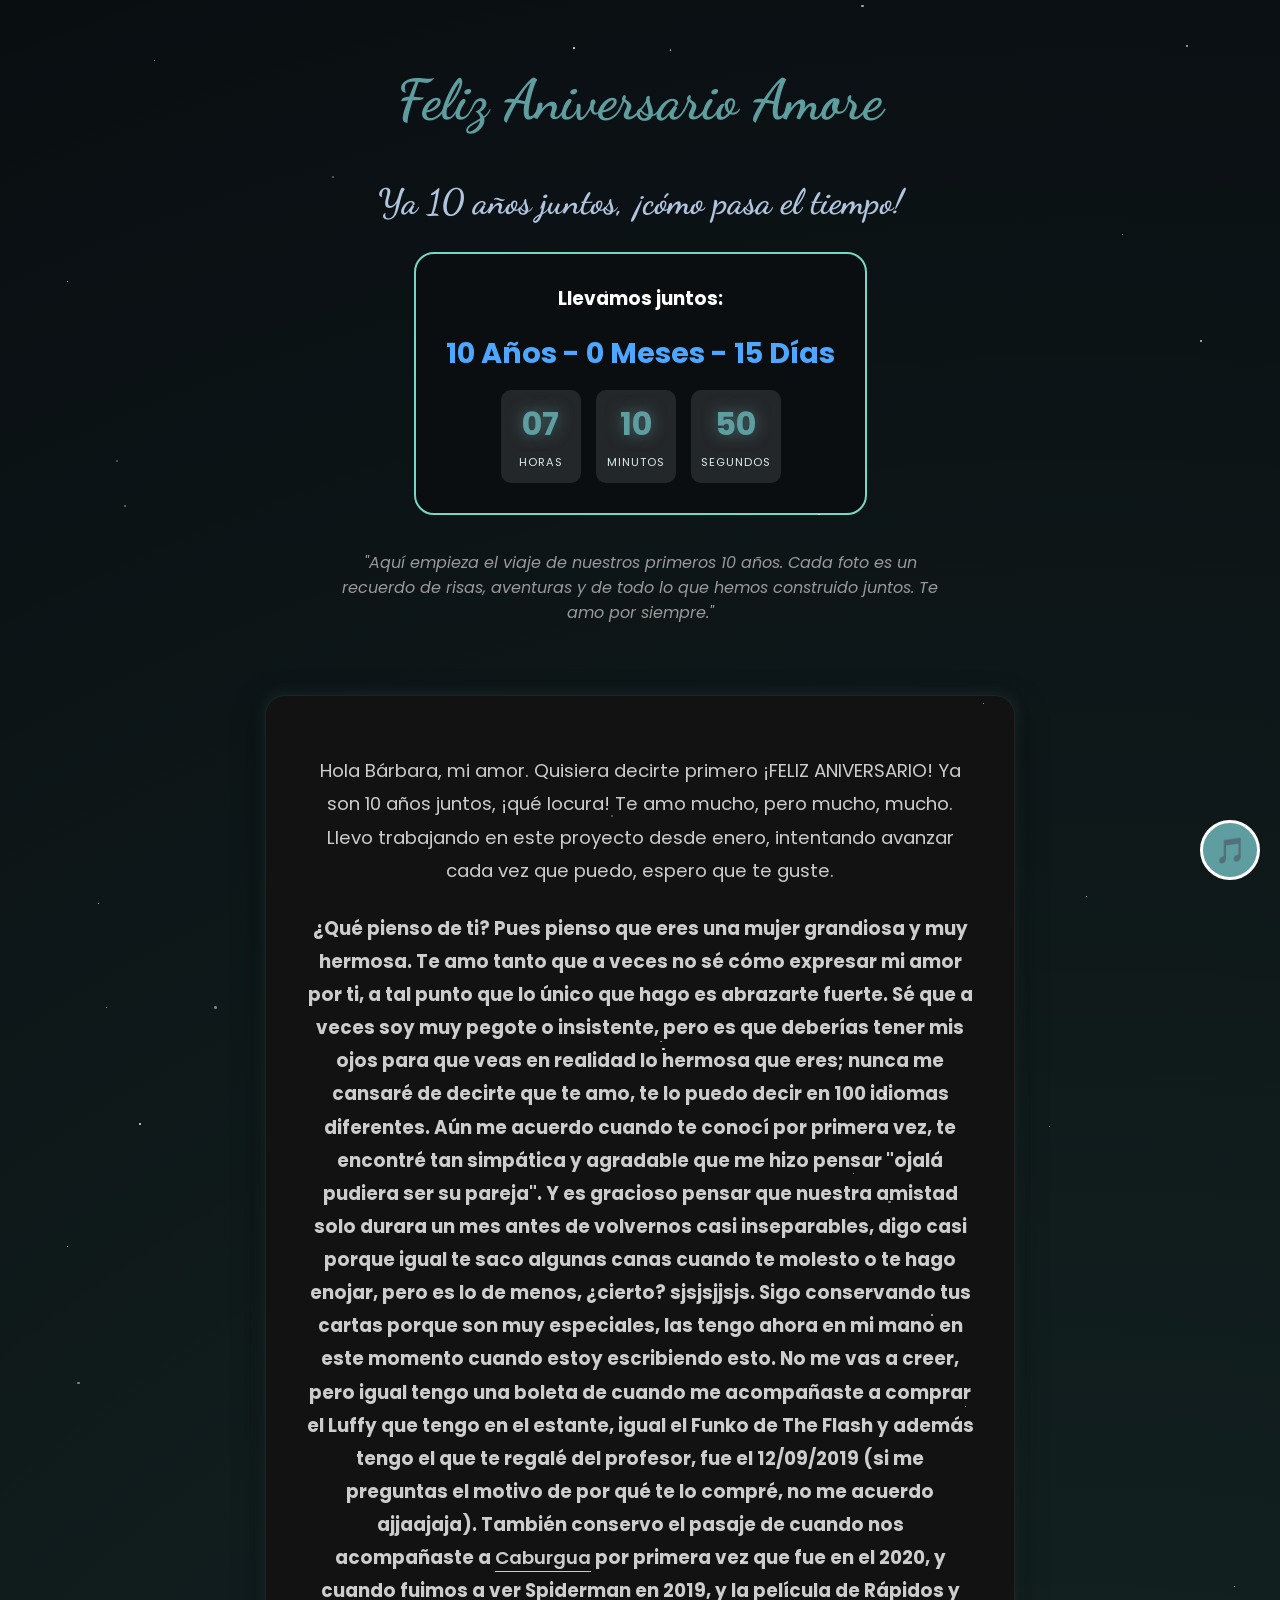
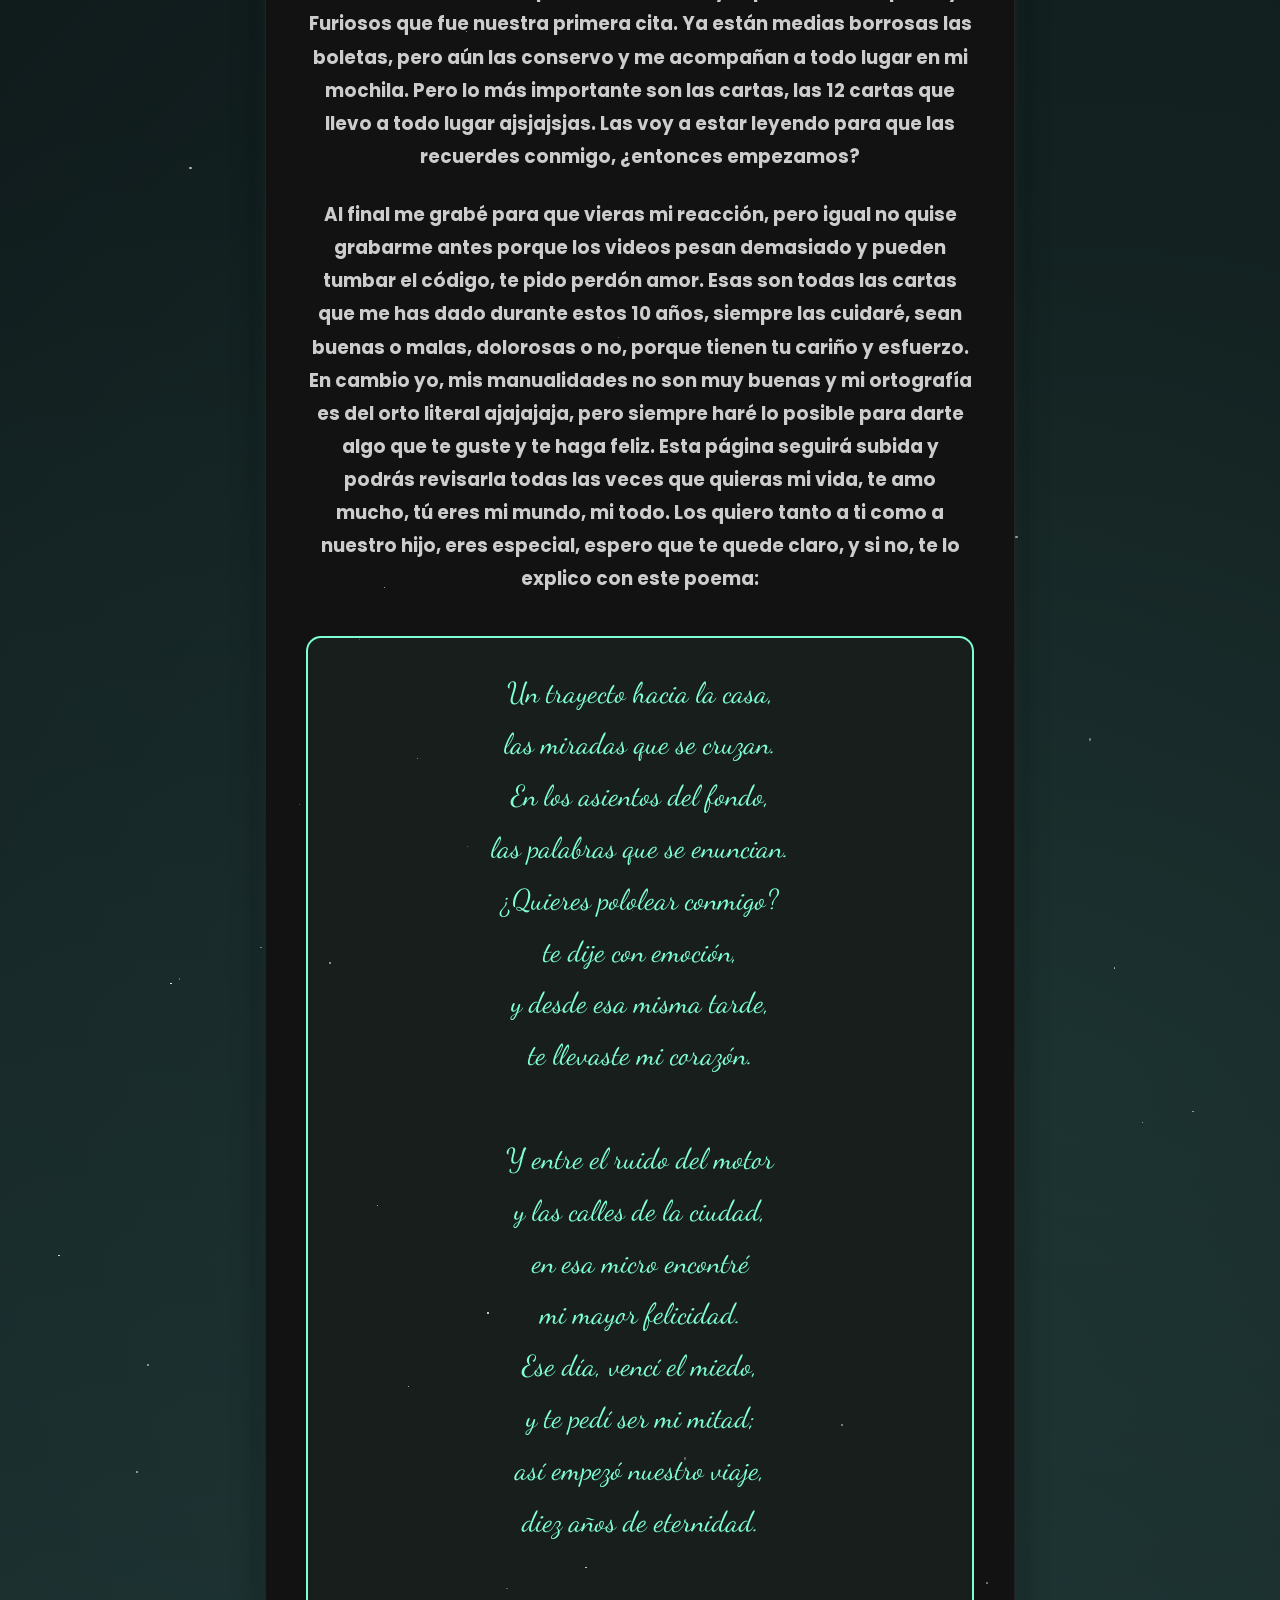
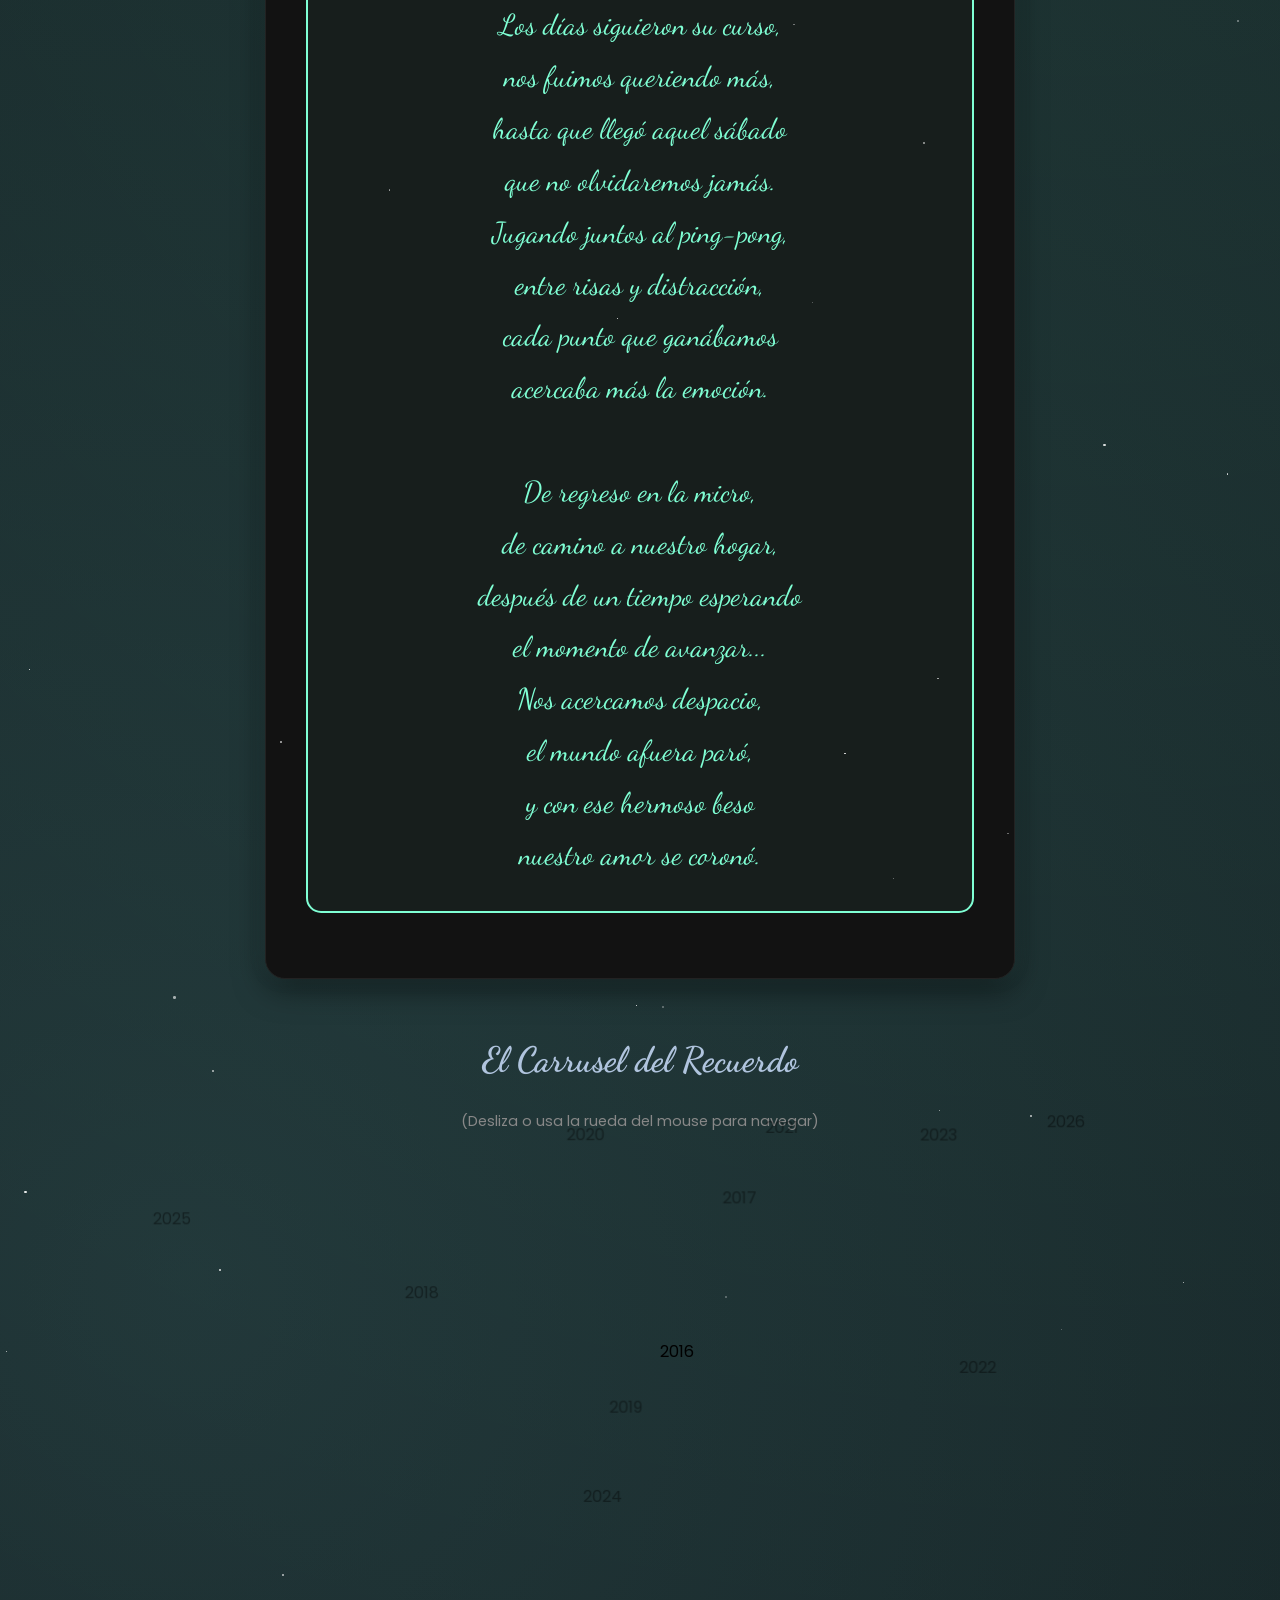
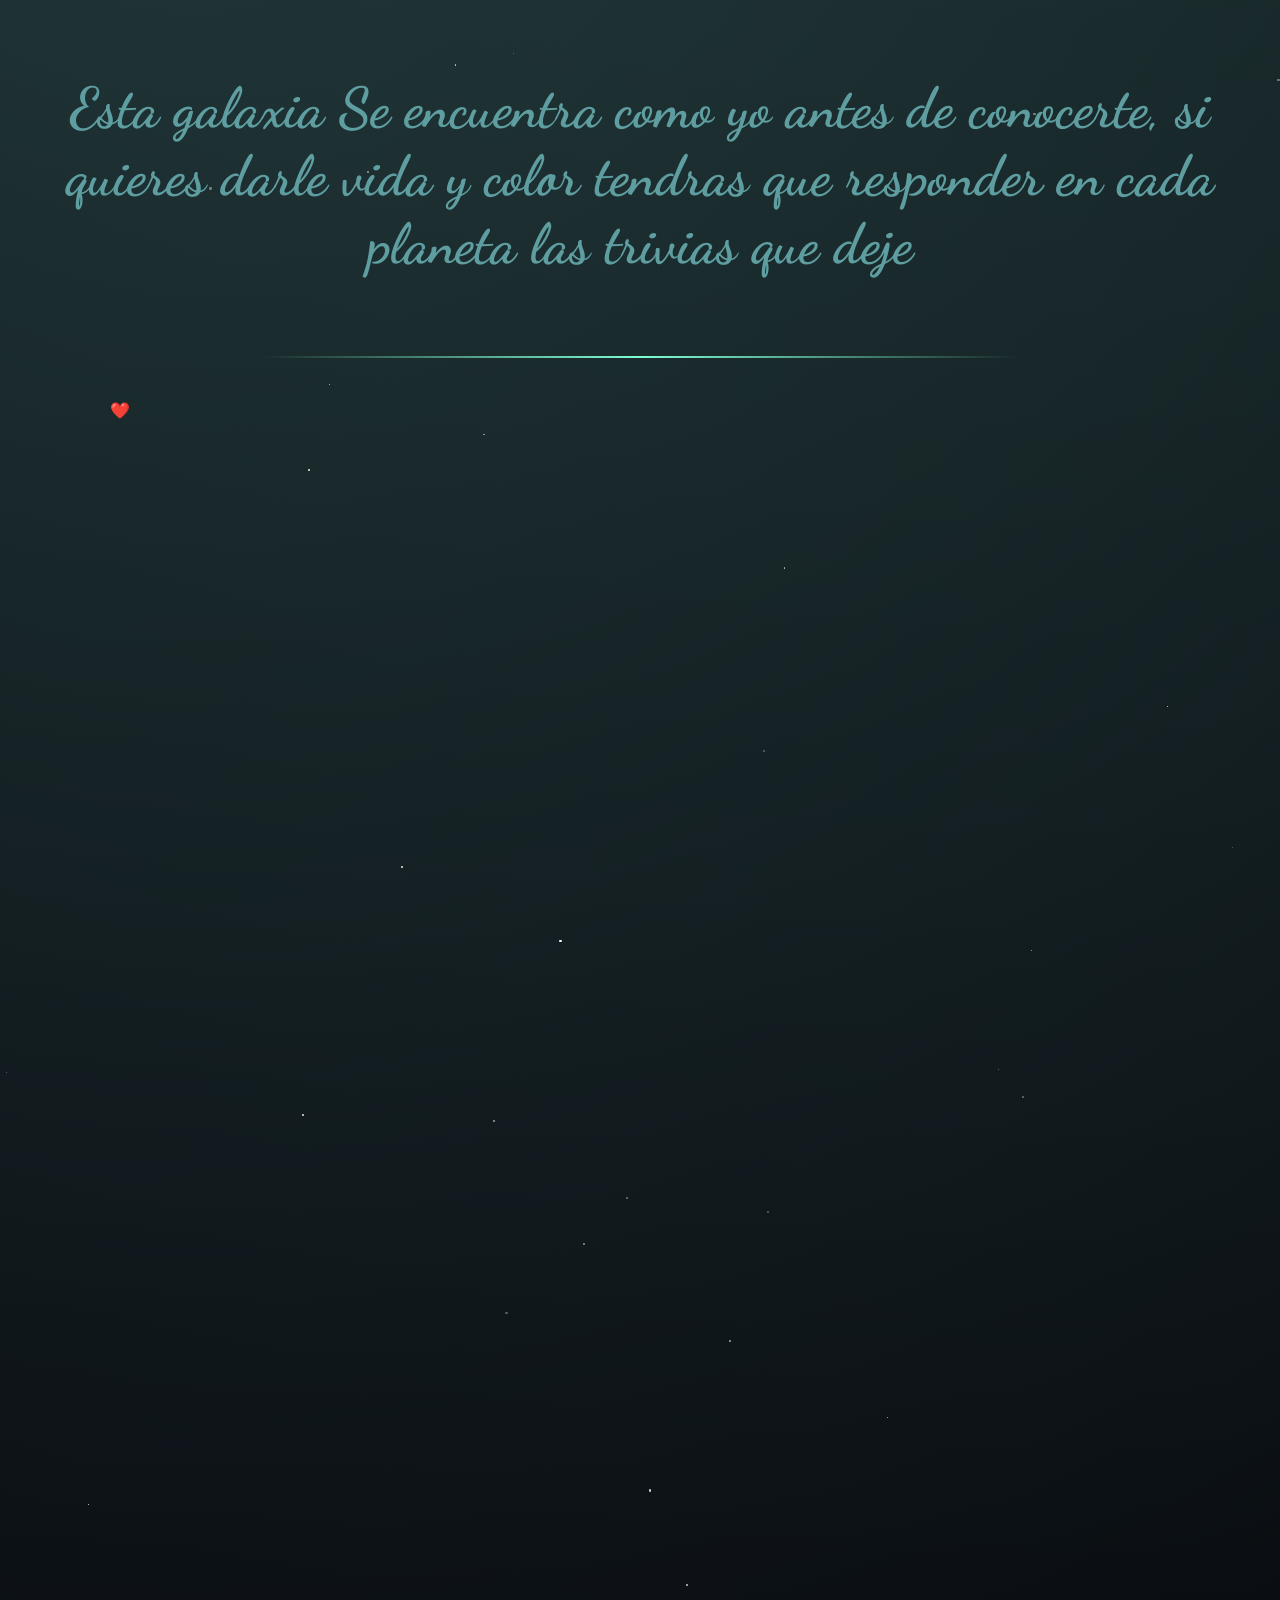
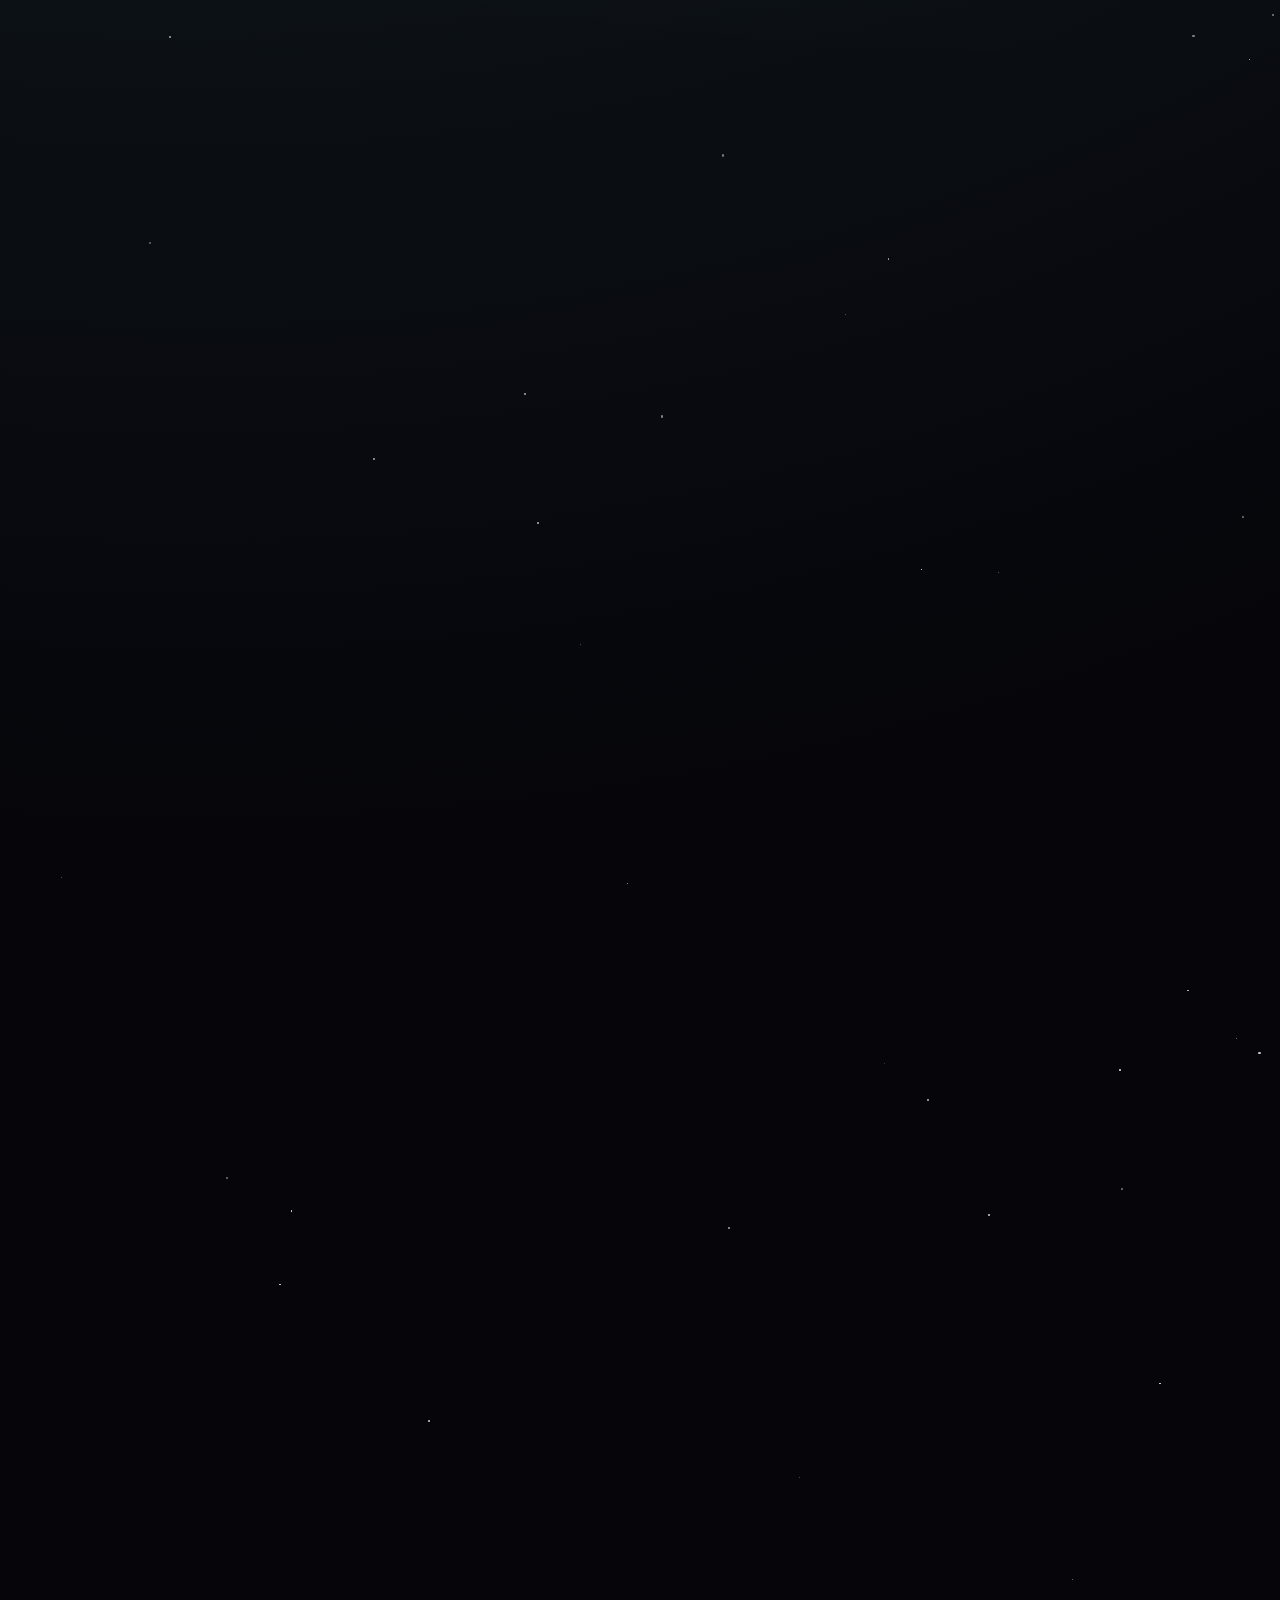
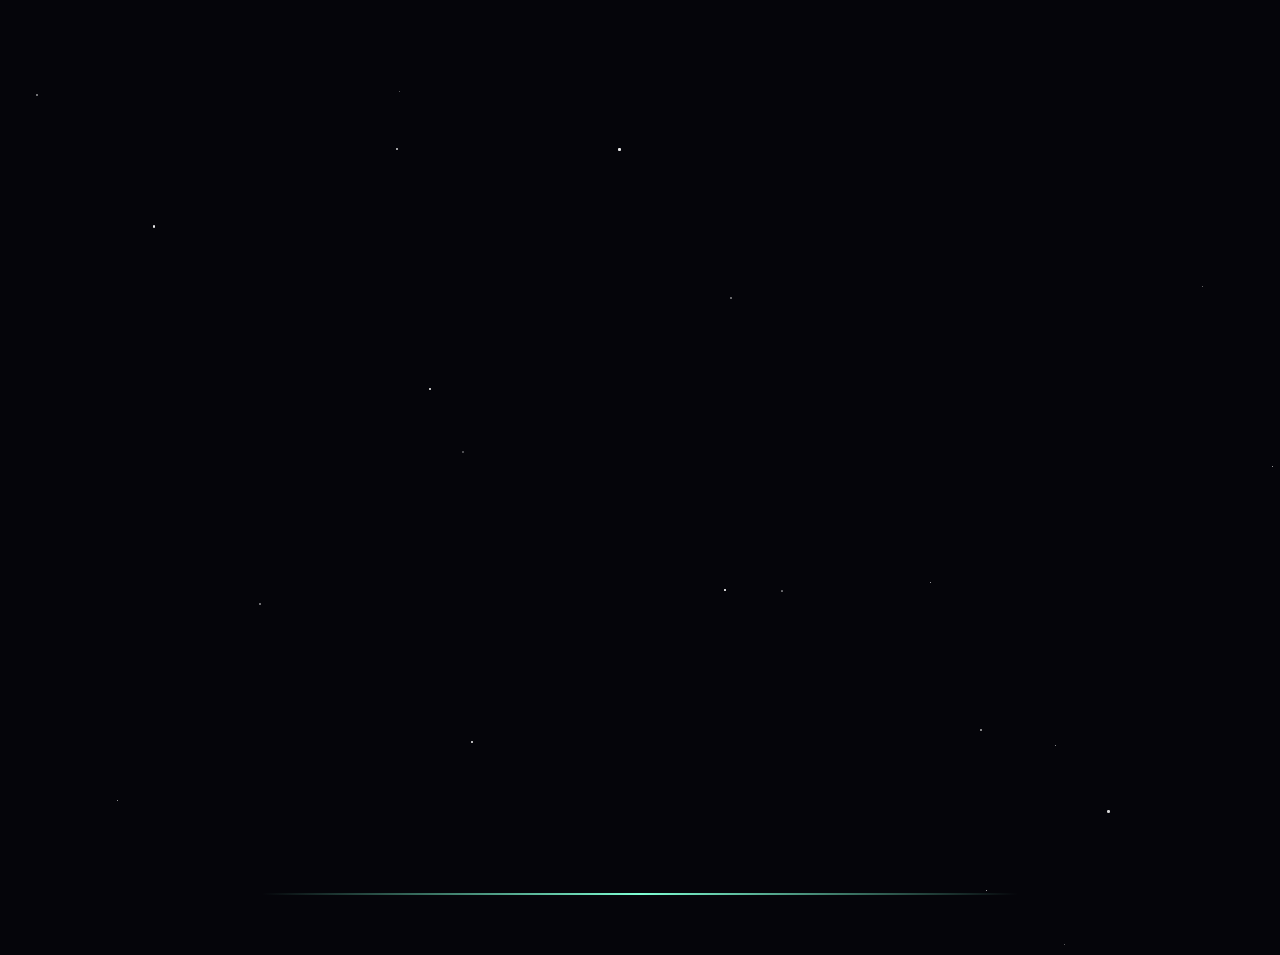
==== commit b448b476: "crucigrama" ====
--- a/index.html
+++ b/index.html
@@ -192,7 +192,6 @@
 
             </div>
 
-
             <div id="modal-cometa">
 
                 <h3 style="color:var(--color-primario);">
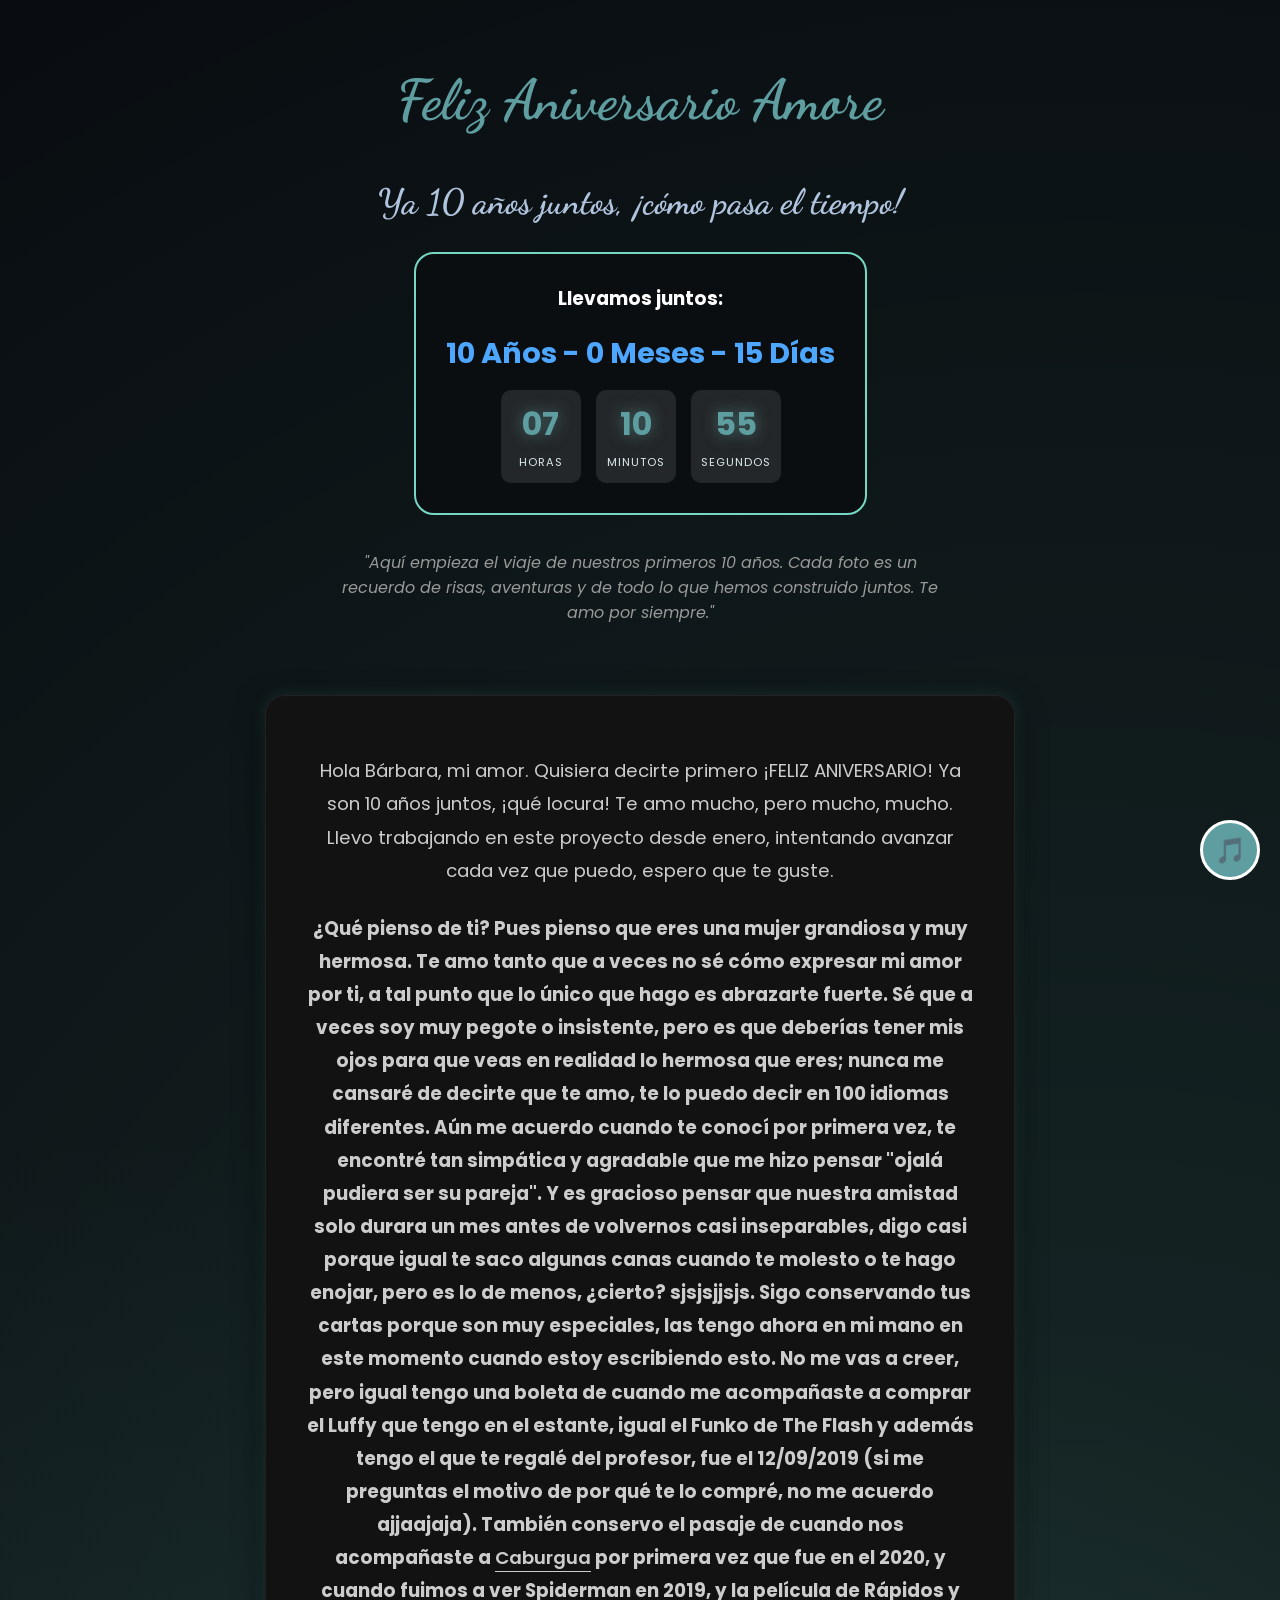
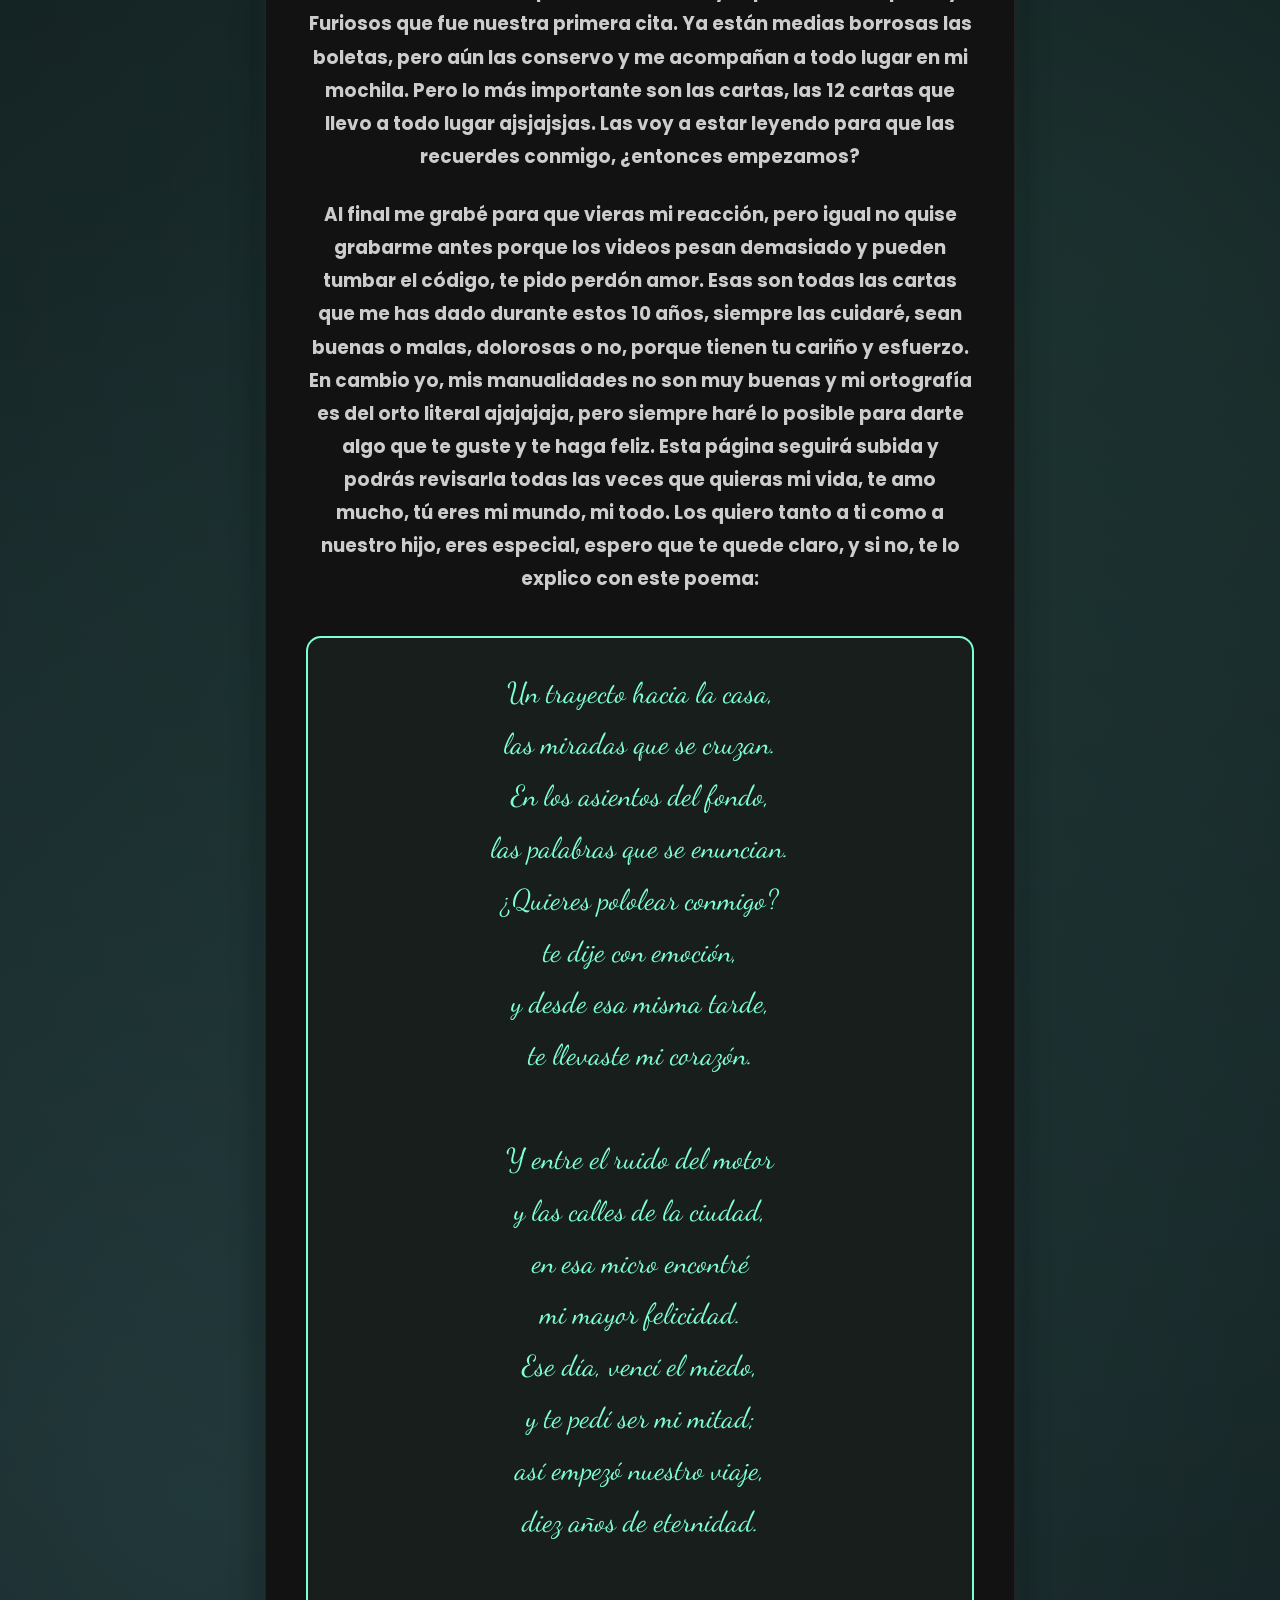
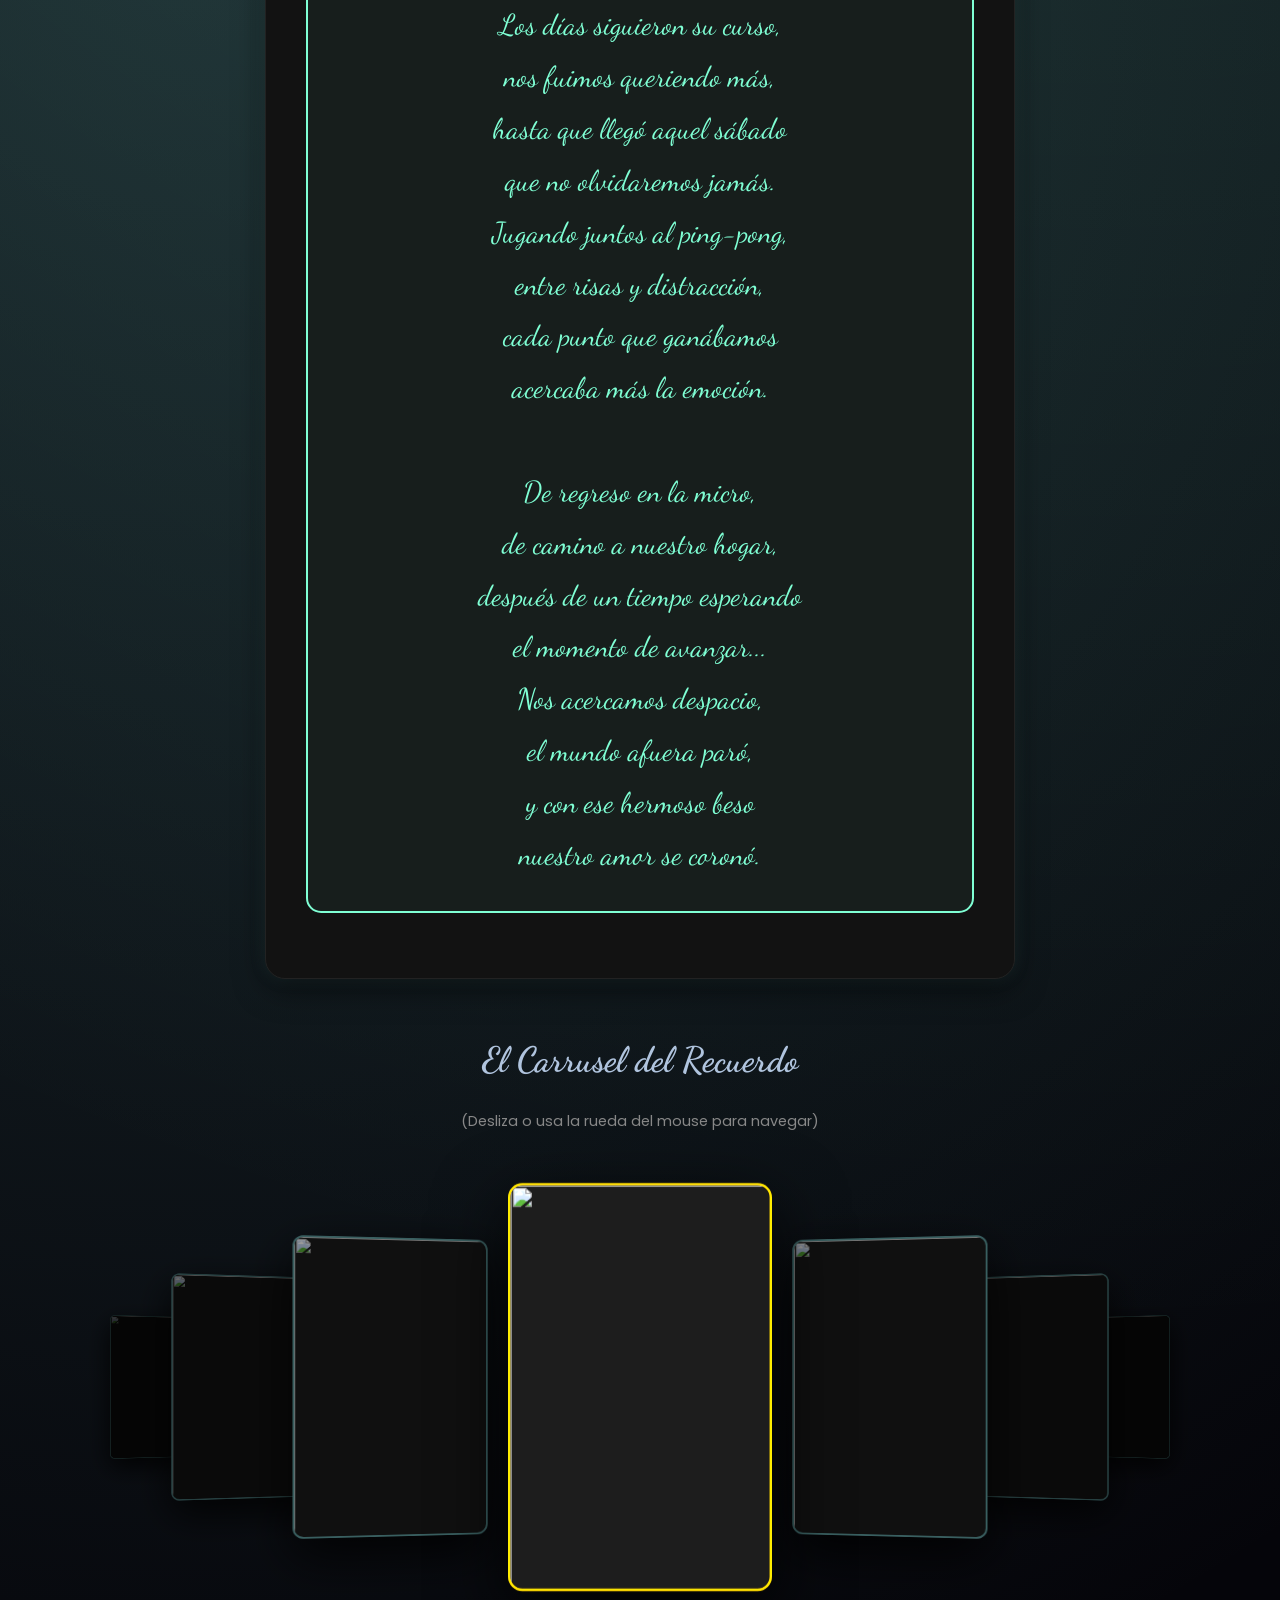
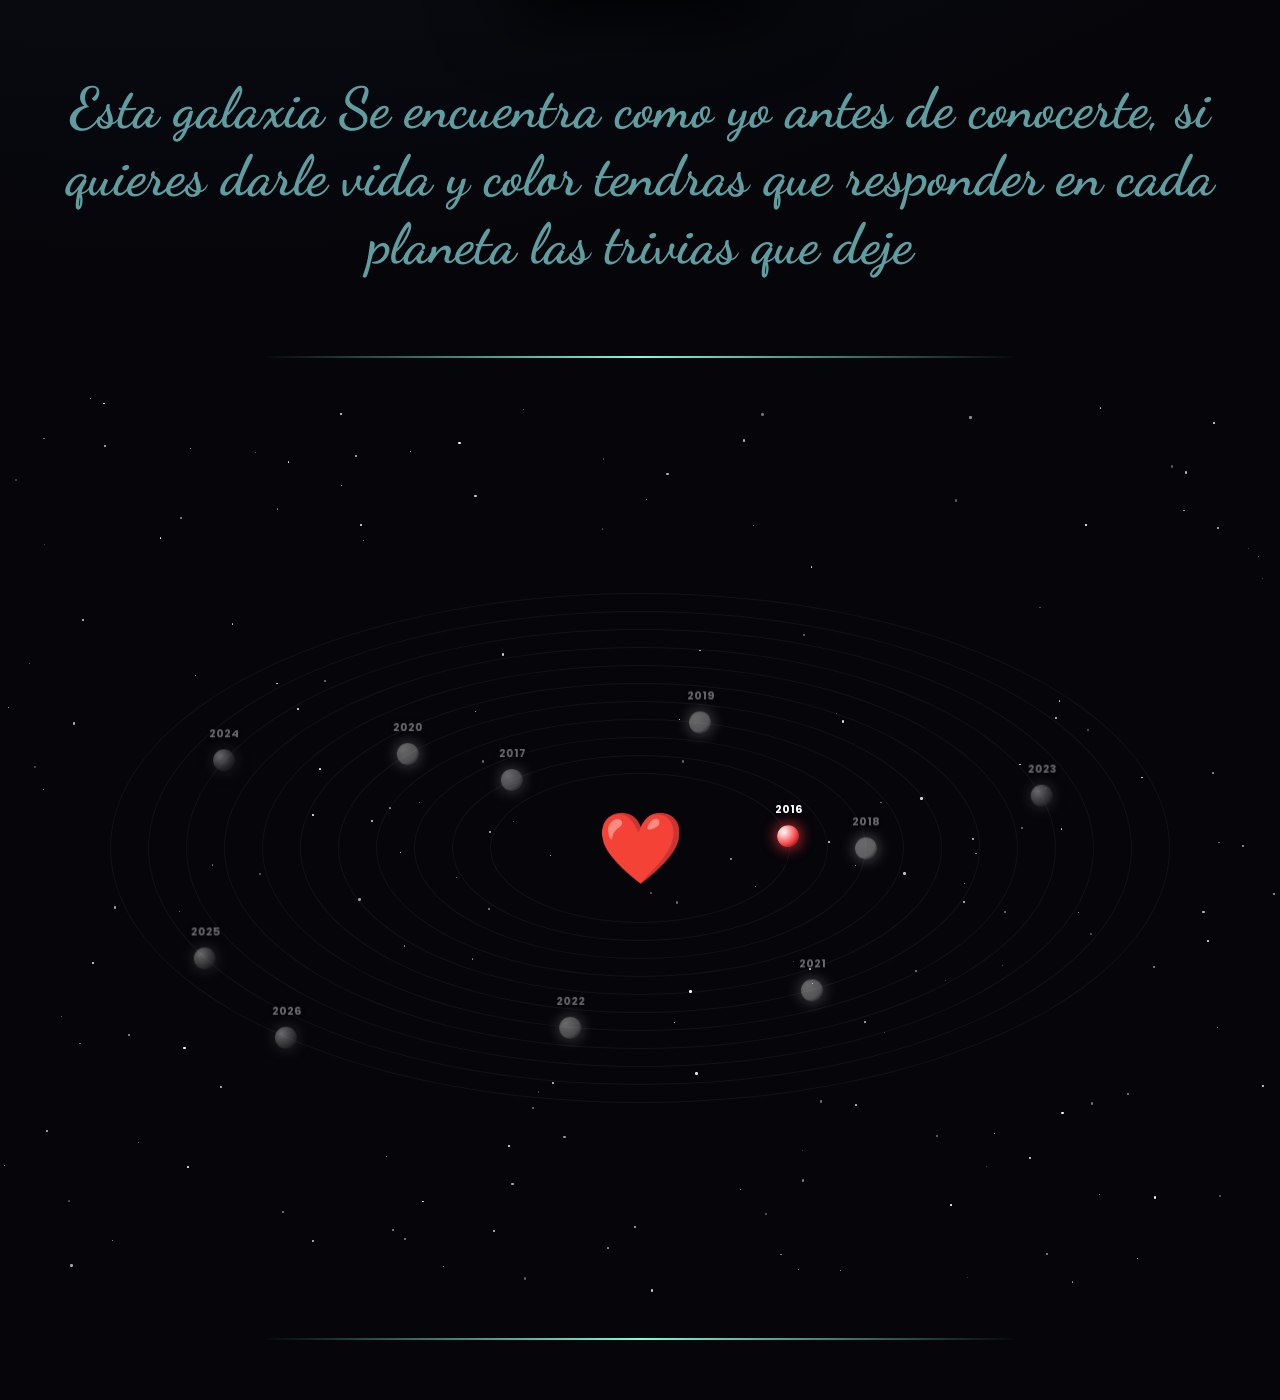
==== commit 5b59b3ea: "actualizacion carrusel y galaxia corregido" ====
--- a/index.html
+++ b/index.html
@@ -21,7 +21,7 @@
     <link rel="stylesheet" href="css/reproductor.css">
     <link rel="stylesheet" href="css/carrusel/carrusel.css">
     <link rel="stylesheet" href="css/carrusel/card.css">
-    <link rel="stylesheet" href="css/galaxia/trivia.css">
+    <link rel="stylesheet" href="css/galaxia/galaxia.css">
     <link rel="stylesheet" href="css/galaxia/trivia.css">
     <link rel="stylesheet" href="css/galaxia/cometa.css">
 
--- a/css/carrusel/carrusel.css
+++ b/css/carrusel/carrusel.css
@@ -2,6 +2,8 @@
 .escena-stack {
     position: relative;
     width: 100%; 
+    max-width: 1200px; /* Evita que en pantallas gigantes se deforme demasiado */
+    margin: 0 auto;    /* Lo centra perfectamente en la pantalla */
     height: 500px;
     display: flex; 
     align-items: center; 
@@ -9,6 +11,7 @@
     perspective: 1500px; 
     cursor: grab;
     touch-action: none; 
+    overflow: visible !important; /* 🔥 Crucial: permite que el efecto 3D sobresalga sin cortarse */
 }
 
 /* Cartas de las Fotos */
@@ -20,7 +23,6 @@
     border: 2px solid cadetblue;
     background-color: #1a1a1a; 
     object-fit: cover;
-    /* Cambio: Transición más rápida que el intervalo para evitar bugs */
     transition: all 0.8s cubic-bezier(0.25, 0.46, 0.45, 0.94);
     box-shadow: 0 20px 60px rgba(0,0,0,0.9); 
     cursor: pointer;
@@ -40,59 +42,44 @@
     z-index: 50;
 }
 
-/* Posiciones laterales */
-.pos-d1 { transform: translateX(180px) translateZ(50px) rotateY(-15deg) scale(0.85); filter: brightness(0.6); z-index: 40; }
-.pos-d2 { transform: translateX(320px) translateZ(-100px) rotateY(-25deg) scale(0.7); filter: brightness(0.4); z-index: 30; }
-.pos-d3 { transform: translateX(450px) translateZ(-300px) rotateY(-35deg) scale(0.5); filter: brightness(0.2); z-index: 20; }
-.pos-i1 { transform: translateX(-180px) translateZ(50px) rotateY(15deg) scale(0.85); filter: brightness(0.6); z-index: 40; }
-.pos-i2 { transform: translateX(-320px) translateZ(-100px) rotateY(25deg) scale(0.7); filter: brightness(0.4); z-index: 30; }
-.pos-i3 { transform: translateX(-450px) translateZ(-300px) rotateY(35deg) scale(0.5); filter: brightness(0.2); z-index: 20; }
+/* --- NUEVAS POSICIONES LATERALES (Más separadas) --- */
+.pos-d1 { transform: translateX(240px) translateZ(50px) rotateY(-15deg) scale(0.85); filter: brightness(0.6); z-index: 40; }
+.pos-d2 { transform: translateX(420px) translateZ(-100px) rotateY(-25deg) scale(0.7); filter: brightness(0.4); z-index: 30; }
+.pos-d3 { transform: translateX(580px) translateZ(-300px) rotateY(-35deg) scale(0.5); filter: brightness(0.2); z-index: 20; }
+
+.pos-i1 { transform: translateX(-240px) translateZ(50px) rotateY(15deg) scale(0.85); filter: brightness(0.6); z-index: 40; }
+.pos-i2 { transform: translateX(-420px) translateZ(-100px) rotateY(25deg) scale(0.7); filter: brightness(0.4); z-index: 30; }
+.pos-i3 { transform: translateX(-580px) translateZ(-300px) rotateY(35deg) scale(0.5); filter: brightness(0.2); z-index: 20; }
 
 /* --- RESPONSIVE (Móviles e iPad) --- */
 @media (max-width: 768px) {
     .escena-stack { height: 400px; }
     .foto-card { width: 160px; height: 240px; }
     
-    /* Ajuste de posiciones para pantallas pequeñas */
     .pos-d1 { transform: translateX(120px) translateZ(20px) rotateY(-10deg) scale(0.8); }
     .pos-d2 { transform: translateX(200px) translateZ(-50px) rotateY(-20deg) scale(0.6); }
     .pos-i1 { transform: translateX(-120px) translateZ(20px) rotateY(10deg) scale(0.8); }
     .pos-i2 { transform: translateX(-200px) translateZ(-50px) rotateY(20deg) scale(0.6); }
-    .pos-d3, .pos-i3 { opacity: 0; } /* Ocultamos las lejanas en móvil */
+    .pos-d3, .pos-i3 { opacity: 0; } 
 }
 
-/* Modal y resto de estilos se mantienen igual que tenías */
-#modal-foto { position: fixed; top: 0; left: 0; width: 100vw; height: 100vh; background: rgba(0,0,0,0.85); display: flex; justify-content: center; align-items: center; z-index: 9999; transition: opacity 0.3s; }
+/* Modal */
+#modal-foto { 
+    position: fixed; 
+    top: 0; 
+    left: 0; 
+    width: 100vw; 
+    height: 100vh; 
+    background: rgba(0,0,0,0.85); 
+    display: flex; 
+    flex-direction: column;
+    justify-content: center; 
+    align-items: center; 
+    z-index: 9999; 
+    transition: opacity 0.3s; 
+    color: white;
+    font-family: sans-serif;
+}
 .modal-oculto { opacity: 0; pointer-events: none; }
-
-/* --- ADAPTACIÓN PARA TELÉFONOS (CARRUSEL) --- */
-@media (max-width: 768px) {
-    .carrusel-container {
-        width: 95% !important; 
-        max-width: none !important;
-        margin: 30px auto !important;
-        border-radius: 15px !important;
-    }
-    .carrusel-item {
-        height: 300px !important;
-    }
-    .carrusel-btn {
-        padding: 15px 10px !important; 
-        background: rgba(0, 0, 0, 0.3) !important; 
-        font-size: 18px !important;
-    }
-
-    .carrusel-caption {
-        font-size: 14px !important;
-        padding: 10px !important;
-    }
-
-    .marco-arte-gloria {
-        border-width: 6px;
-        padding: 8px;
-    }
-    #marco-mensaje-flotante {
-        font-size: 1.6rem;
-        margin-top: 15px;
-    }
-}
+#modal-img { max-width: 80%; max-height: 70%; border-radius: 8px; }
+#modal-texto { margin-top: 15px; font-size: 1.2rem; text-align: center; padding: 0 20px; }
--- a/css/galaxia/galaxia.css
+++ b/css/galaxia/galaxia.css
@@ -0,0 +1,150 @@
+/* --- CONTENEDOR ESPECÍFICO --- */
+.galaxybody {
+    position: relative;
+    width: 100%;
+    min-height: 100vh;
+    min-height: 100svh;
+    background: transparent; /* 👈 Cambio clave: ahora es transparente */
+    overflow: hidden;
+    display: flex;
+    justify-content: center;
+    align-items: center;
+    /* 👈 Eliminamos el box-shadow para quitar el efecto de "caja" */
+    touch-action: pan-x pan-y;
+}
+
+@keyframes parpadeo-estelar {
+    0% { 
+        opacity: 0.1; 
+        transform: scale(0.5); 
+    }
+    50% {
+        opacity: 0.8; 
+    }
+    100% { 
+        opacity: 1; 
+        transform: scale(1.3); 
+        /* Agregamos una sola sombrita ligera solo en el punto máximo de brillo para que destelle */
+        box-shadow: 0 0 4px rgba(255, 255, 255, 0.8);
+    }
+}
+
+#universo {
+    position: relative;
+    width: 100vw;
+    height: 100vh;
+    display: flex;
+    justify-content: center;
+    align-items: center;
+    transition: transform 1.2s cubic-bezier(0.45, 0.05, 0.55, 0.95), opacity 0.8s;
+    z-index: 1;
+}
+
+/* Cambiamos el punto por el # */
+#corazon-central {
+    position: absolute;
+    top: 50%;
+    left: 50%;
+    transform: translate(-50%, -50%);
+    font-size: 70px;
+    z-index: 100;
+    transition: transform 0.3s;
+    animation: latido 1.5s infinite ease-in-out;
+    user-select: none;
+    -webkit-user-select: none;
+    -moz-user-select: none;
+    -webkit-touch-callout: none;
+}
+
+#corazon-central:hover {
+    transform: translate(-50%, -50%) scale(1.2);
+    cursor: pointer;
+}
+
+@keyframes latido {
+    0%, 100% { transform: translate(-50%, -50%) scale(1); }
+    50% { transform: translate(-50%, -50%) scale(1.18); }
+}
+
+.orbita-elipse {
+    position: absolute;
+    border: 1px solid rgba(255, 255, 255, 0.05);
+    border-radius: 50%;
+    pointer-events: none;
+}
+
+/* --- OBJETOS ORBITANTES --- */
+.planeta {
+    position: absolute;
+    width: 22px;
+    height: 22px;
+    border-radius: 50%;
+    cursor: pointer;
+    z-index: 20;
+    background: radial-gradient(circle at 30% 30%, #fff, var(--p-color) 60%, #000);
+    box-shadow: 0 0 15px var(--p-color);
+    display: flex;
+    justify-content: center;
+    align-items: center;
+}
+
+/* Clase para cuando el año está completado */
+.planeta.completado {
+    background: none !important;
+    box-shadow: none !important;
+    cursor: default;
+}
+
+.planeta.completado::before {
+    content: '❤️';
+    font-size: 18px;
+    filter: drop-shadow(0 0 5px var(--p-color));
+}
+
+.planeta span {
+    position: absolute;
+    top: -24px;
+    font-size: 11px;
+    font-weight: bold;
+    color: white;
+    text-shadow: 0 0 5px #000;
+    pointer-events: none;
+}
+
+
+/* Para Teléfonos (Modificación de tu regla existente) */
+@media (max-width: 768px) {
+    .galaxybody {
+        min-height: 100vh !important; 
+        min-height: 100svh !important;
+    }
+
+    .corazon-central {
+        font-size: 40px !important; 
+    }
+
+    .planeta {
+        width: 18px !important;  
+        height: 18px !important;
+    }
+
+    .planeta span {
+        font-size: 10px !important; 
+        top: -20px !important;
+    }
+
+    #universo {
+       transform: scale(0.6); 
+    }
+
+    #contenedor-trivia, #modal-cometa {
+        width: 95% !important;
+        padding: 20px !important;
+    }
+
+    .boton-opcion {
+        padding: 15px !important; 
+        font-size: 16px !important;
+    }
+}
+
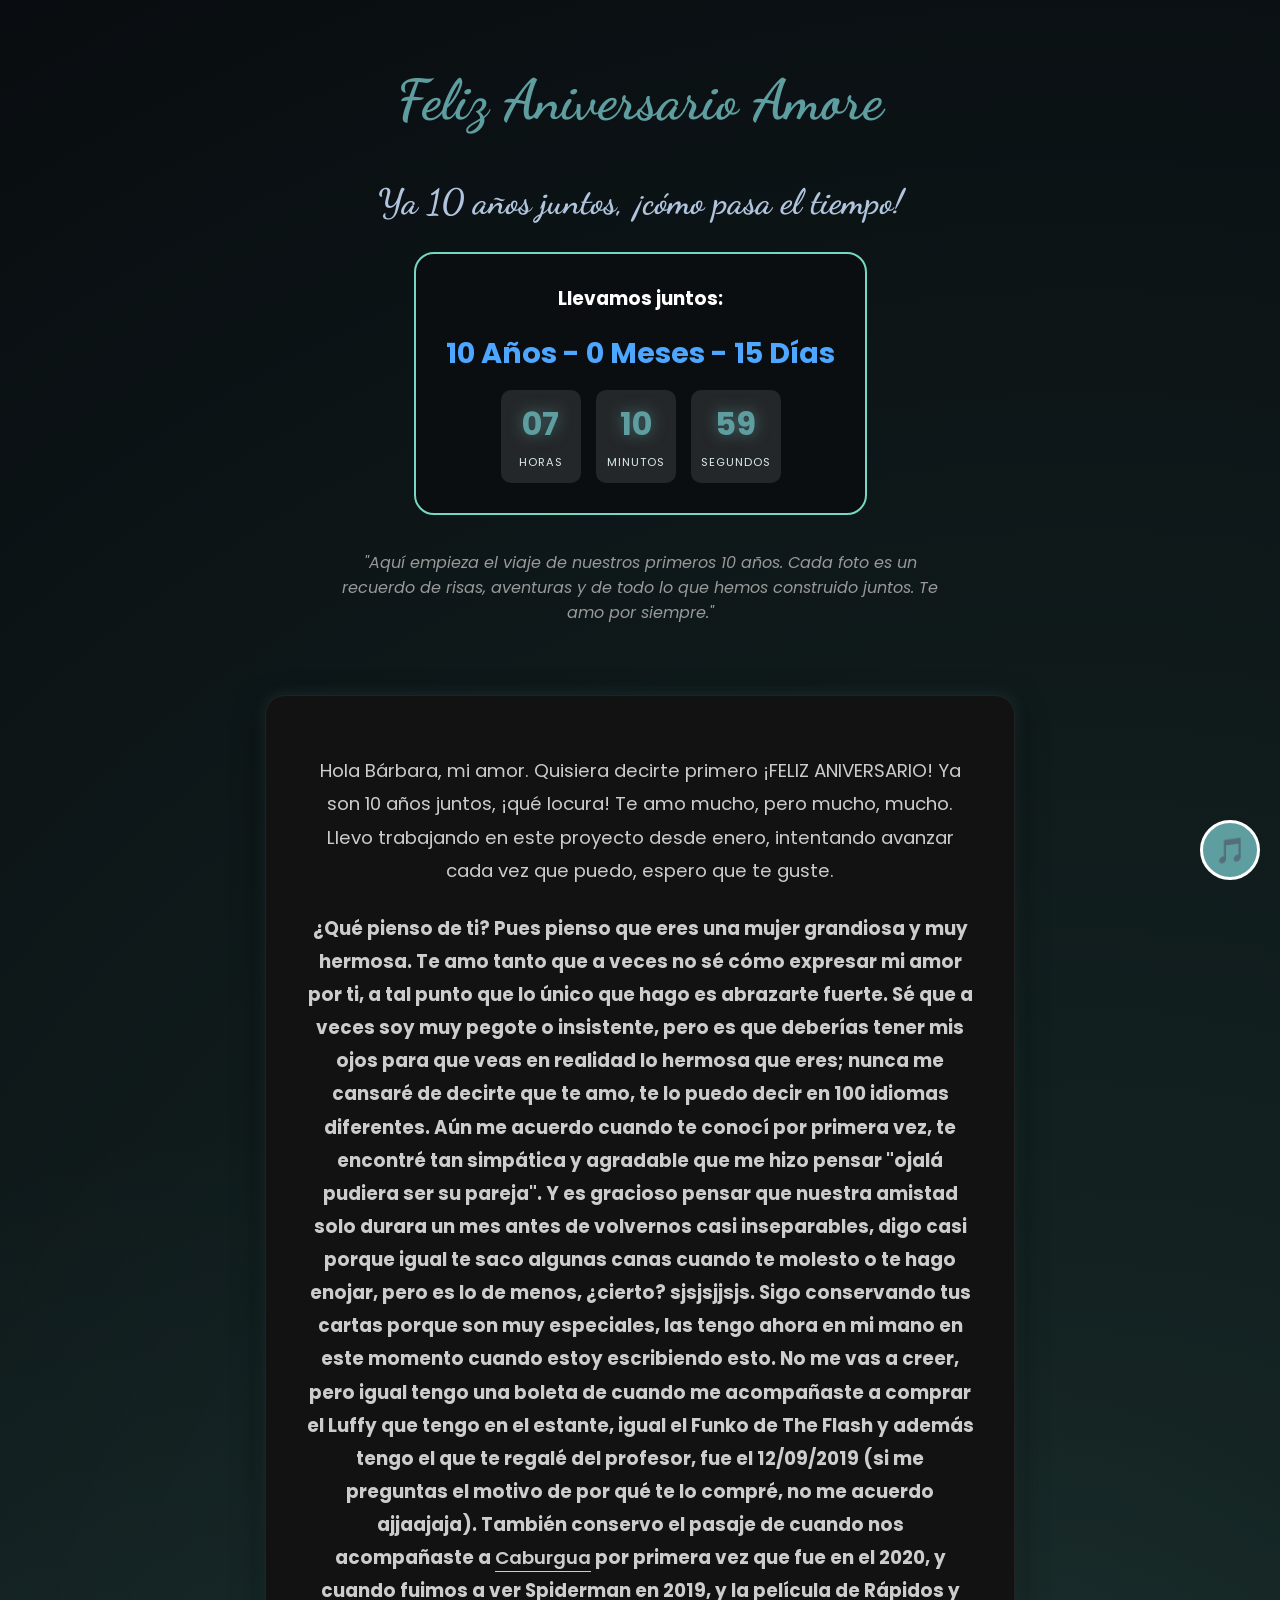
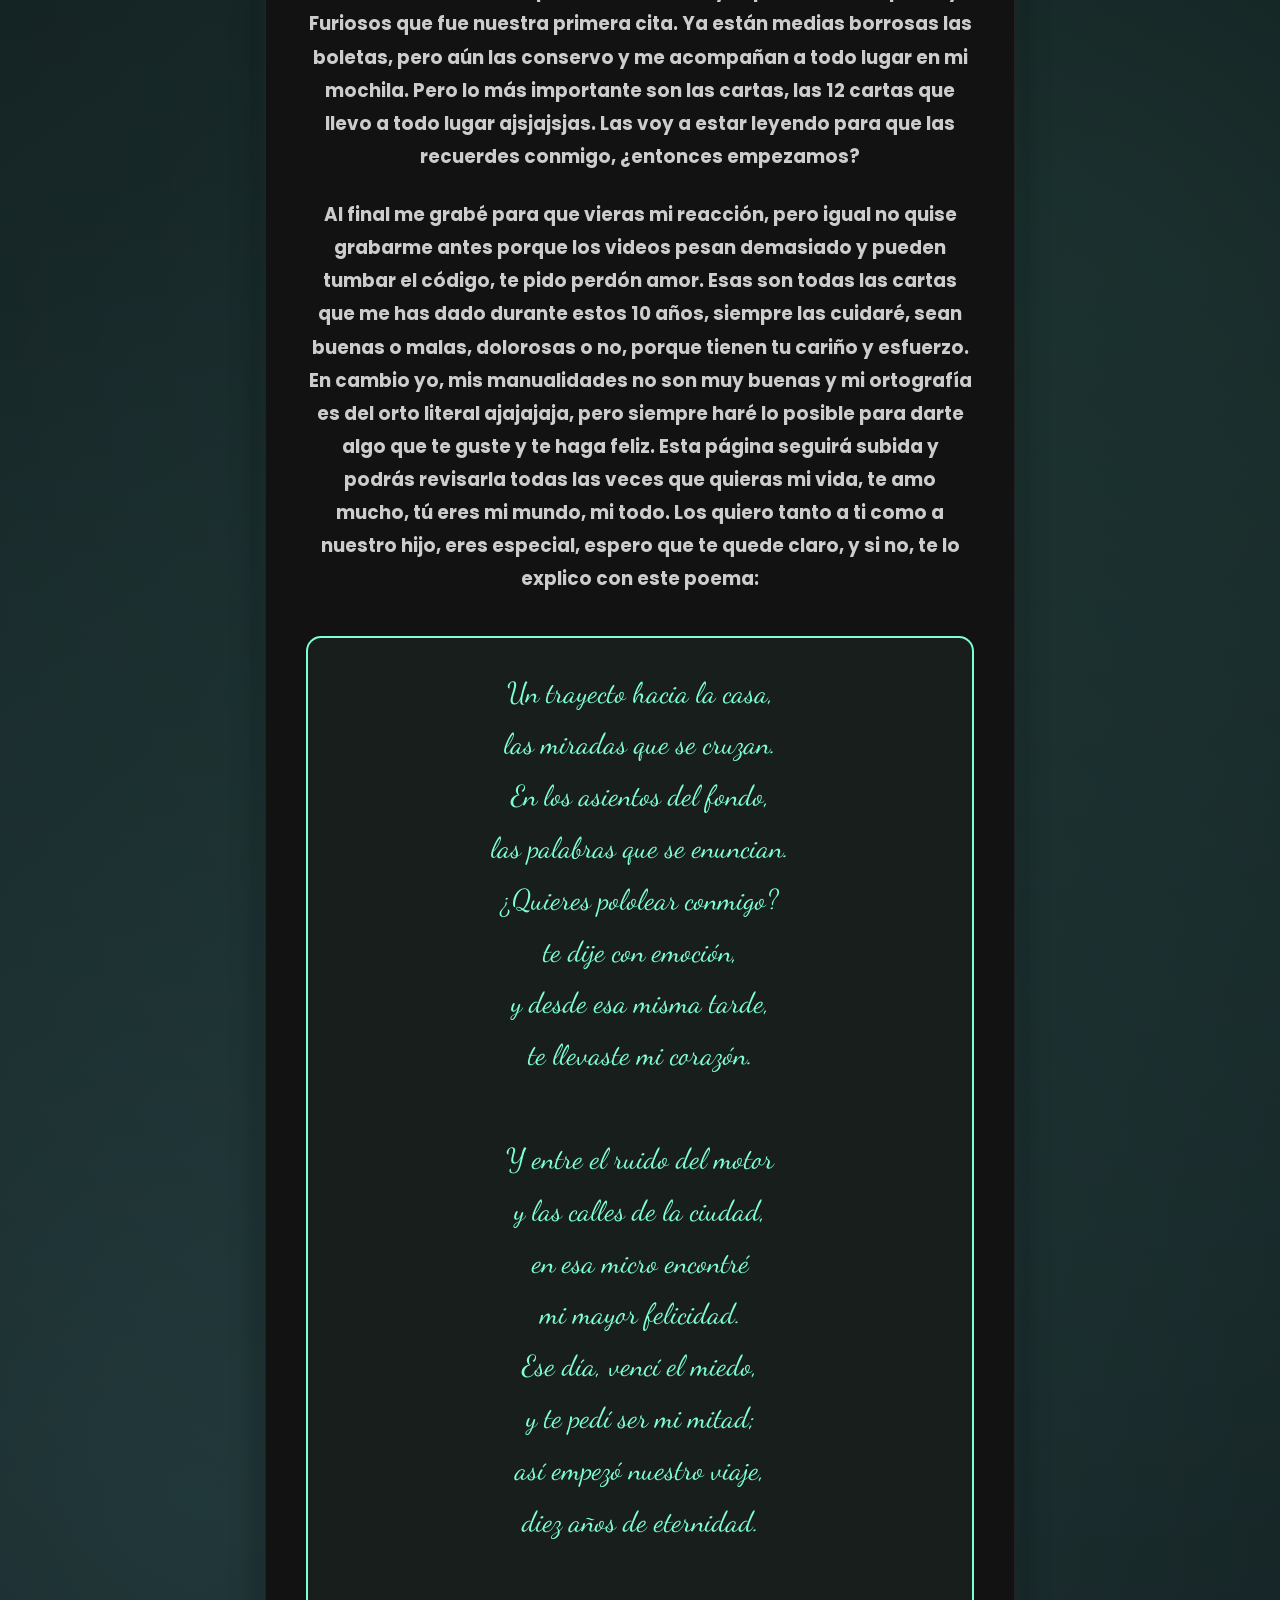
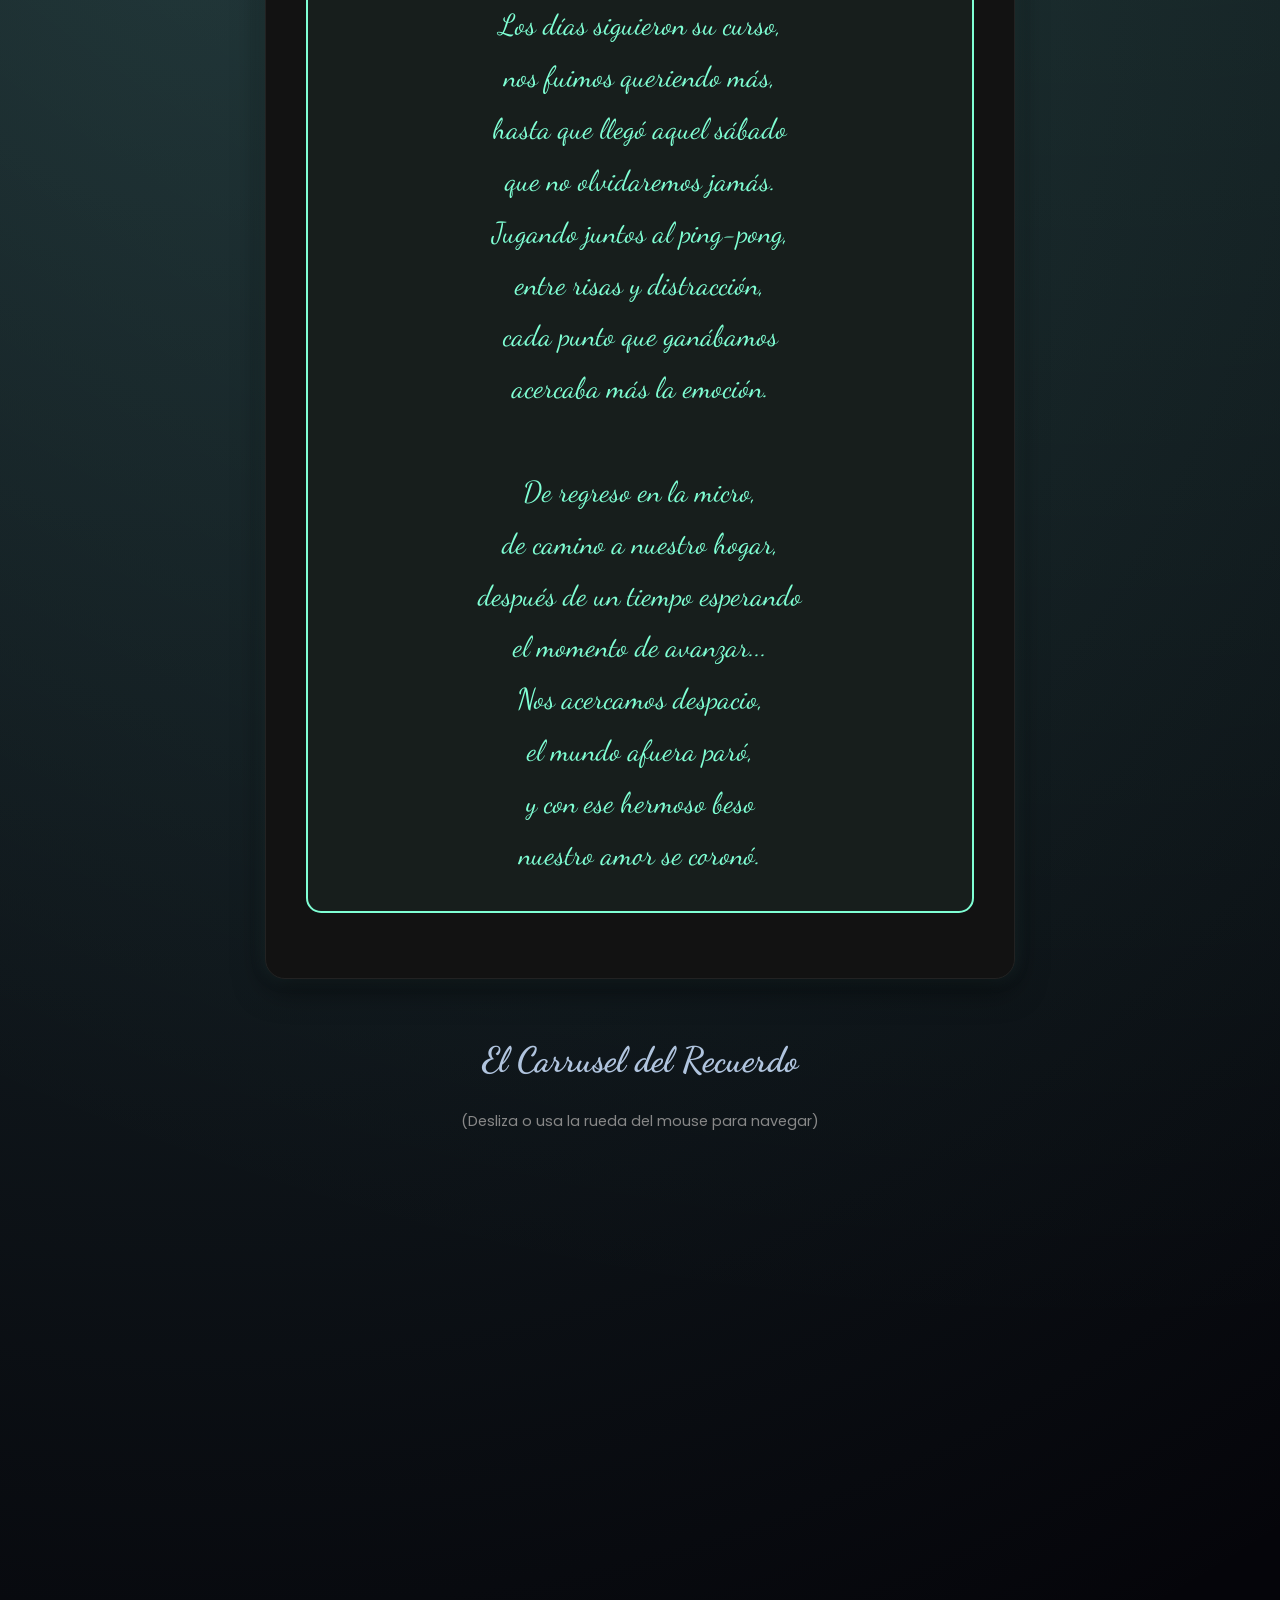
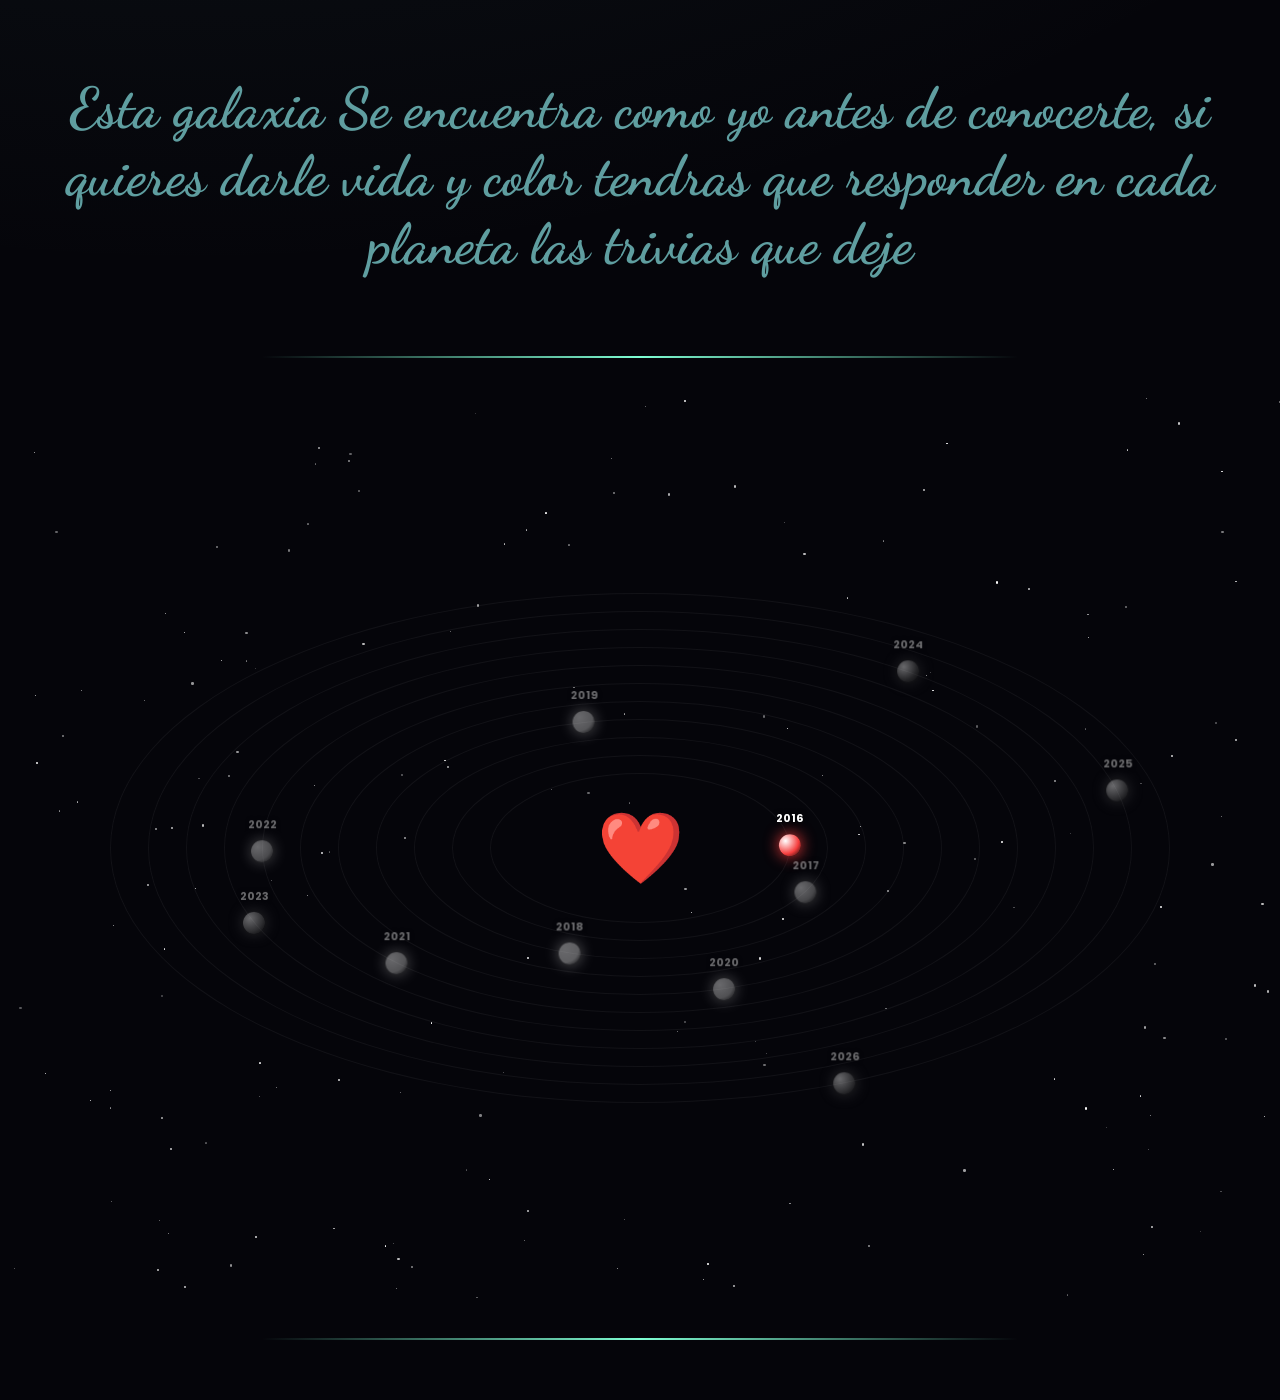
==== commit ae46ef96: "cambios" ====
--- a/index.html
+++ b/index.html
@@ -154,8 +154,8 @@
                 </div>
             </div>
         </div>
+        <script src="javascript/carrusel/cards.js"></script>
         <script src="javascript/carrusel/carrusel.js"></script>
-        <script src="javascript/carrusel/cards.js"></script>
     </section>
 
 
